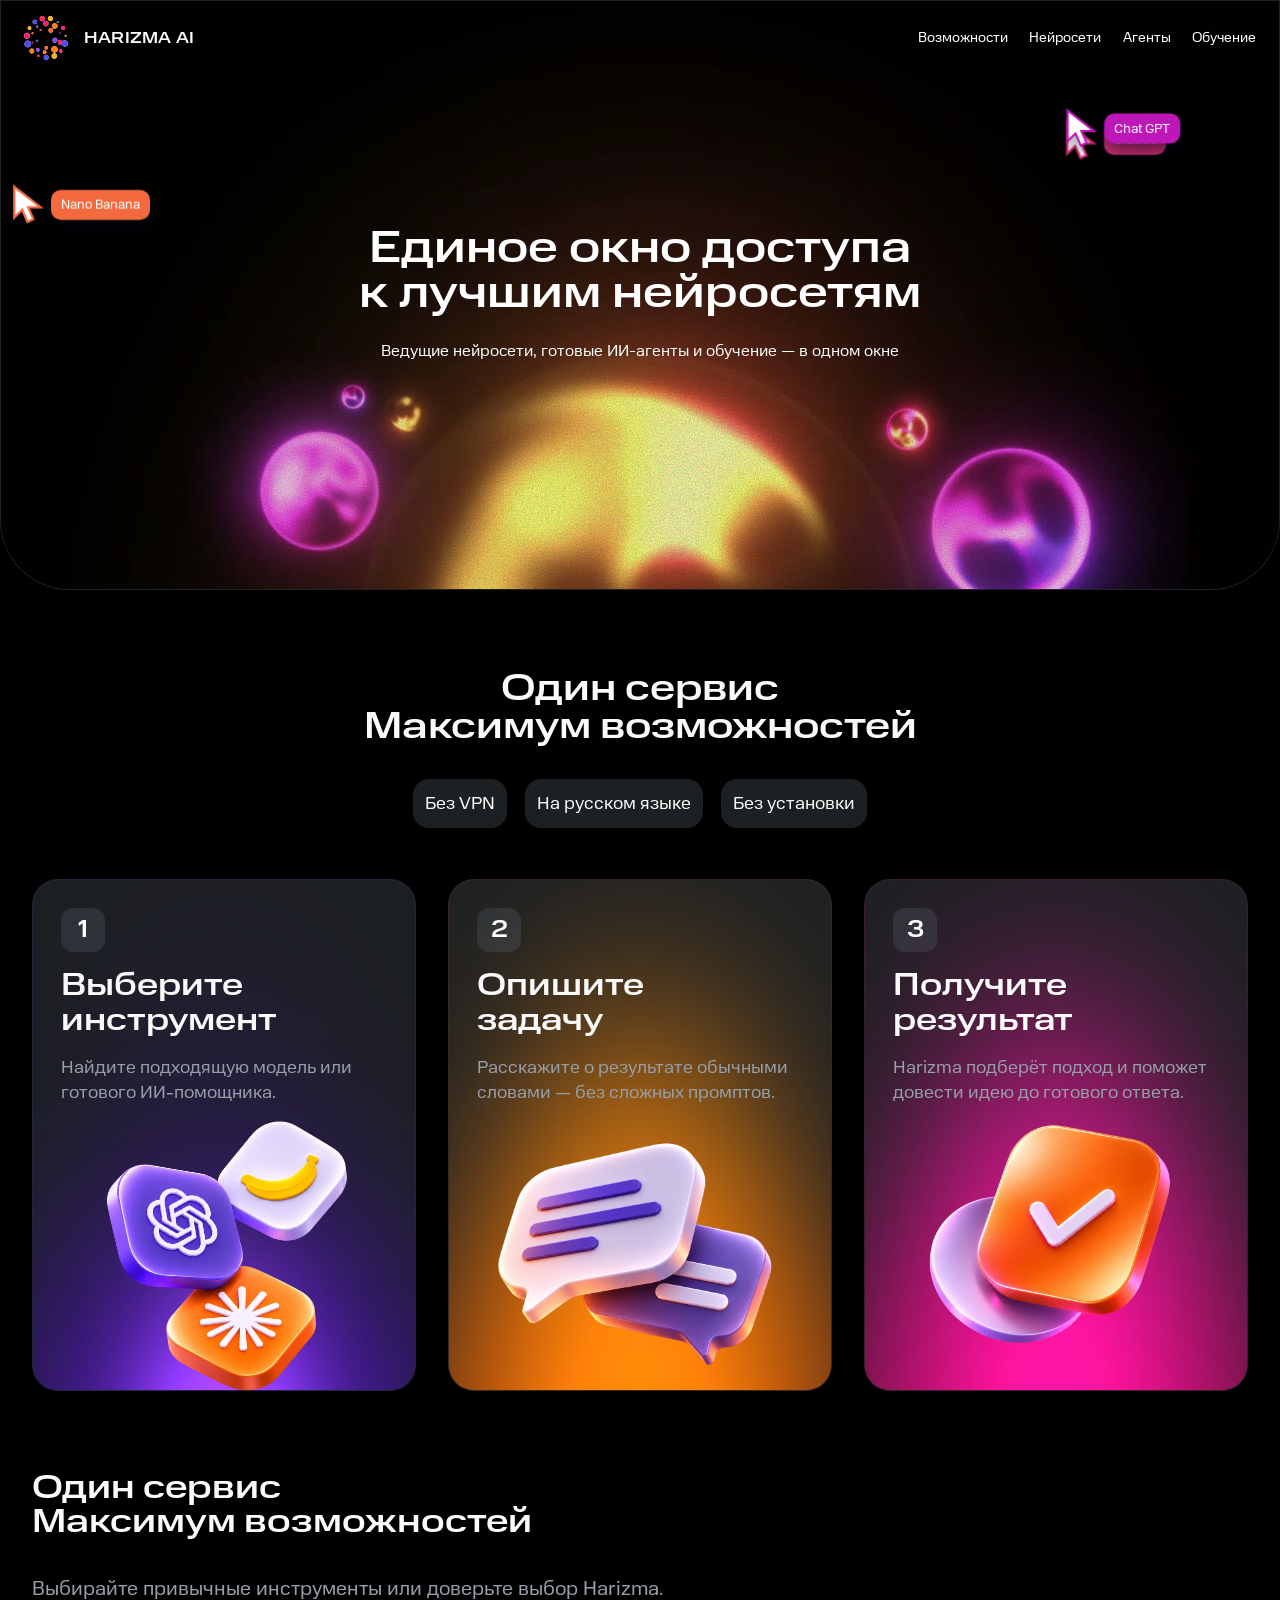
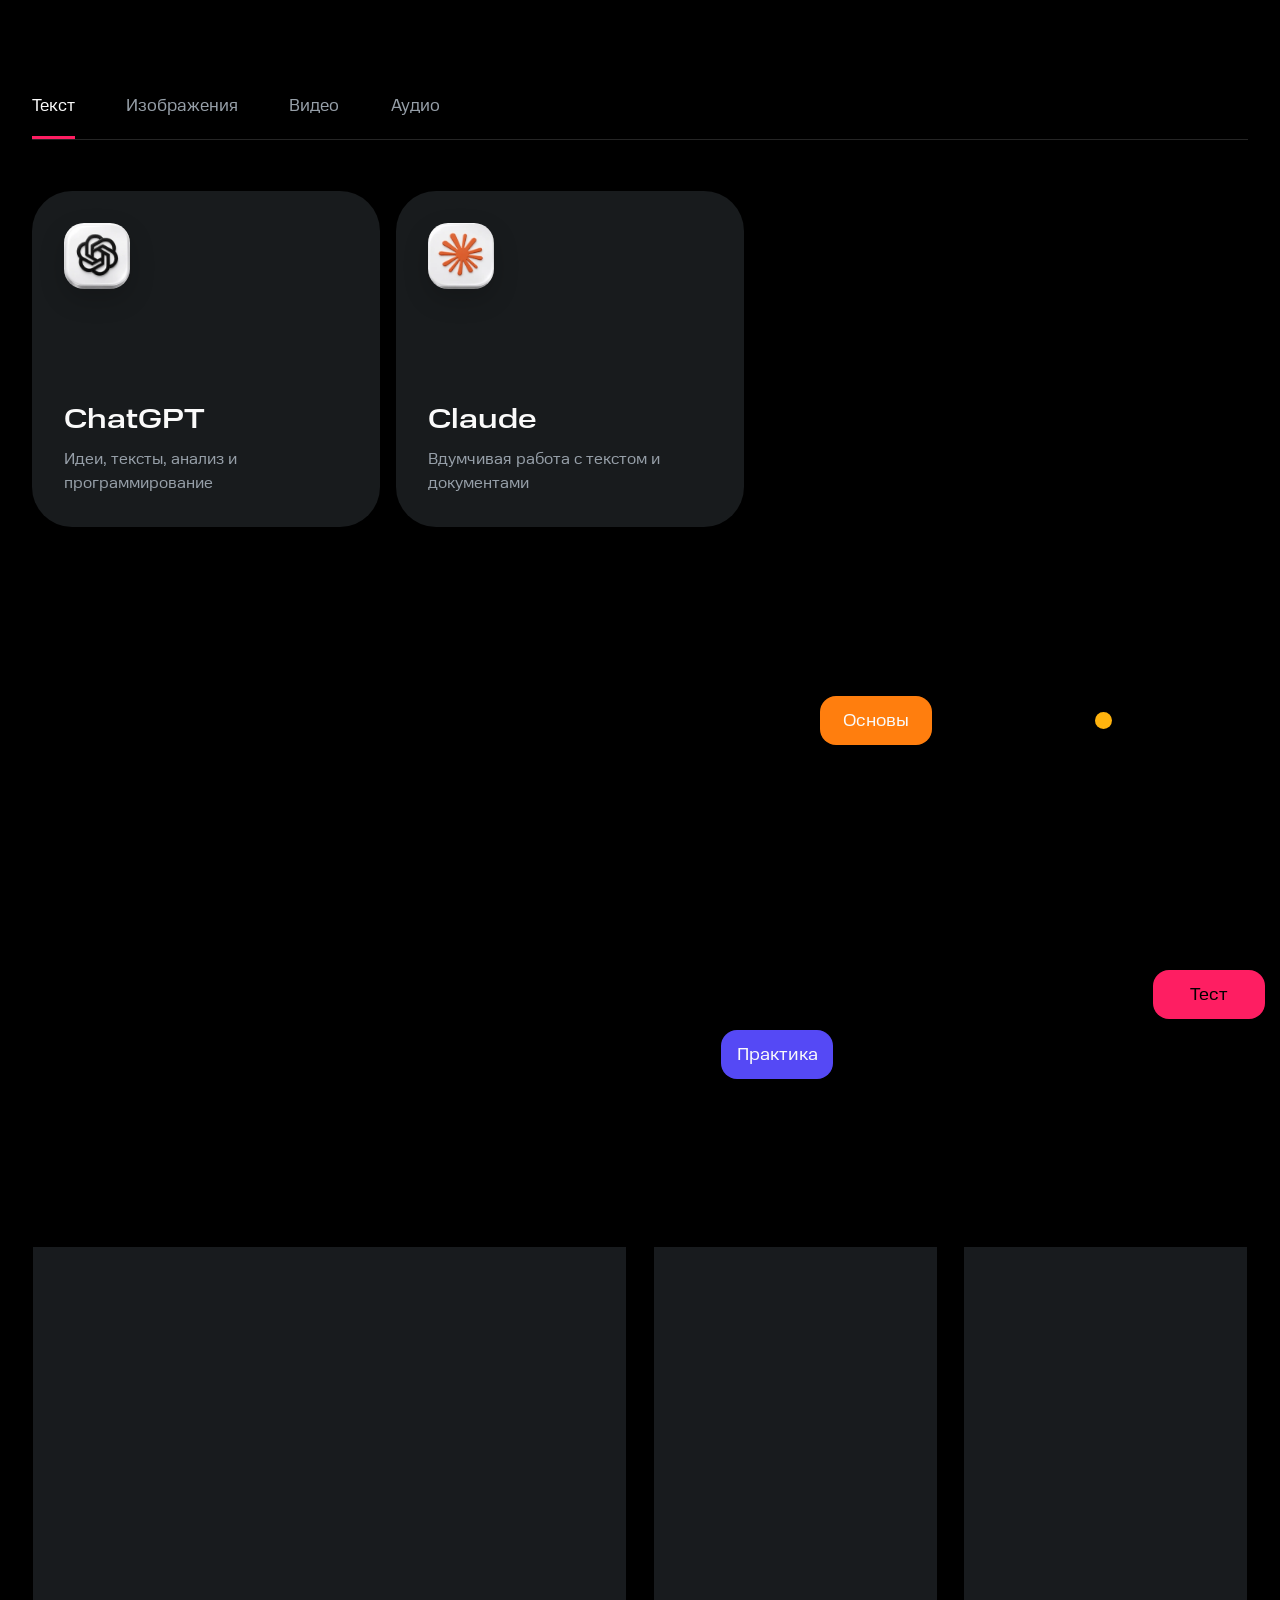
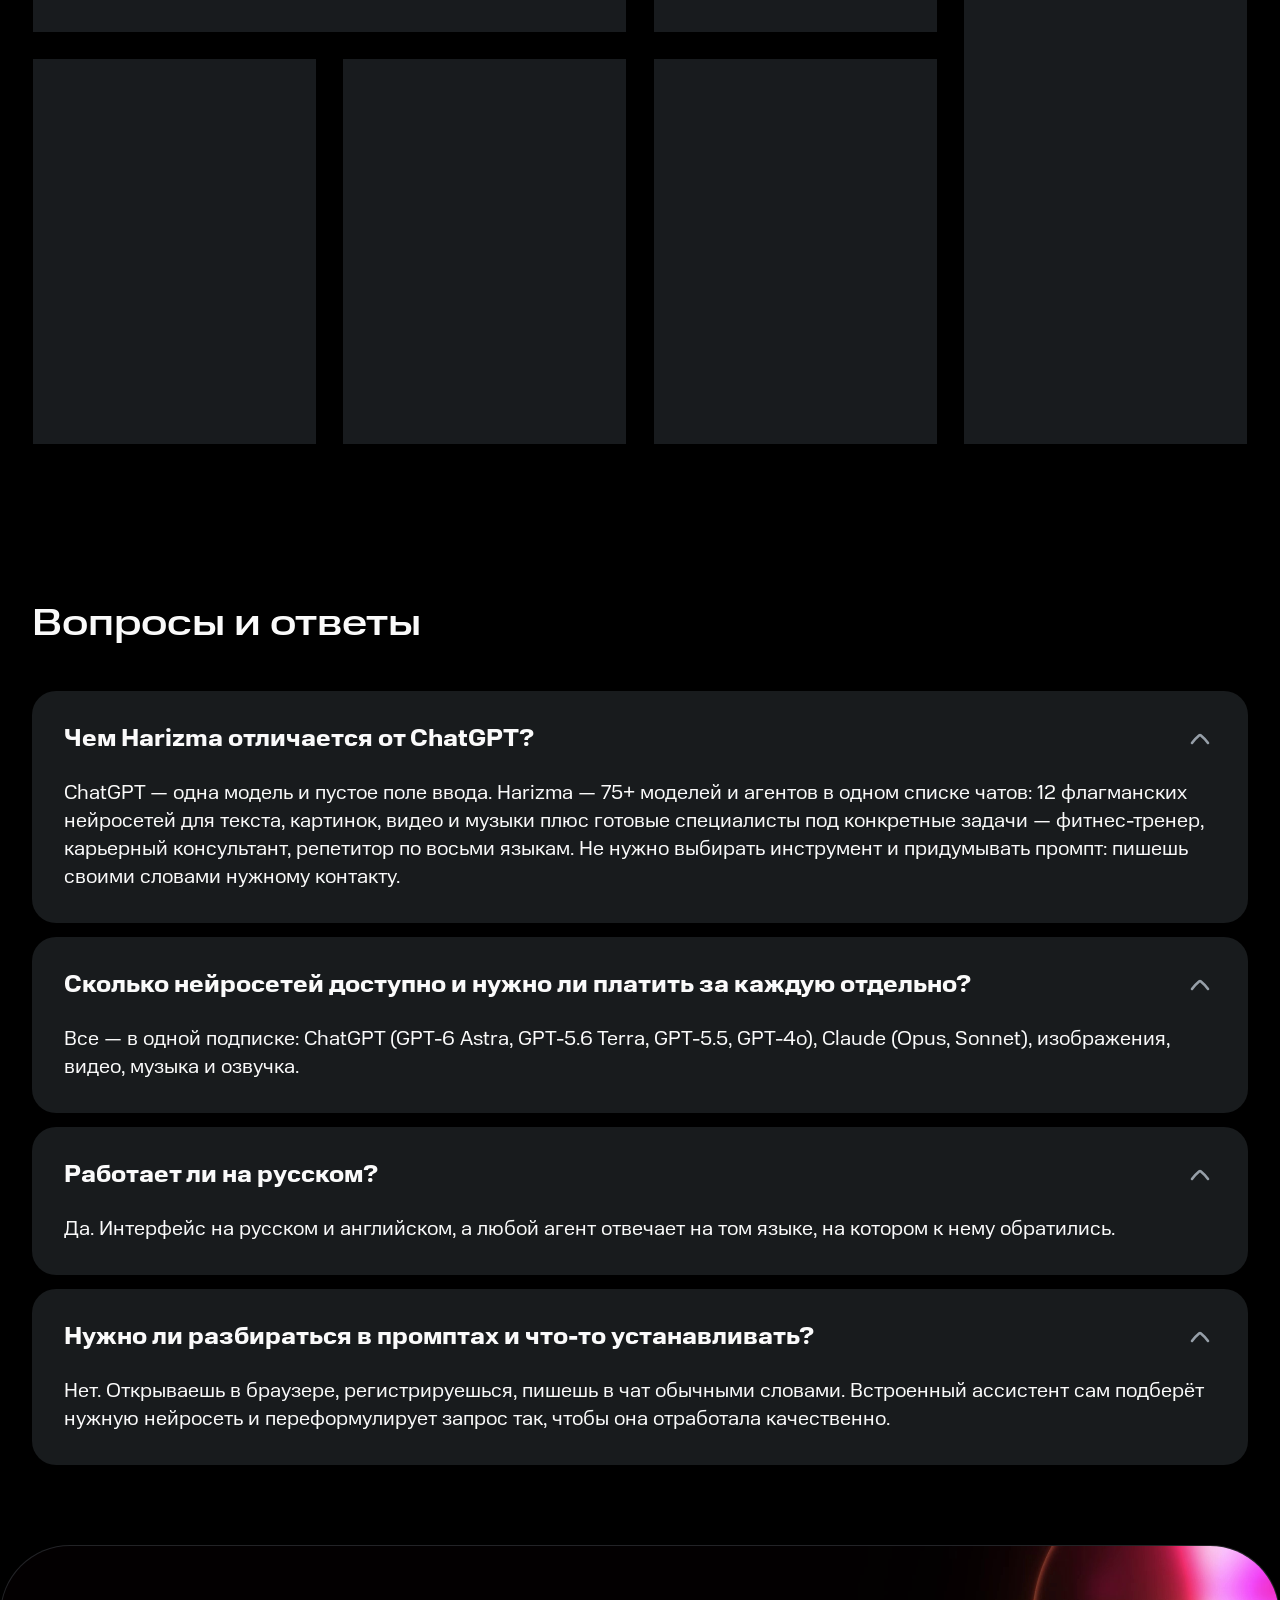
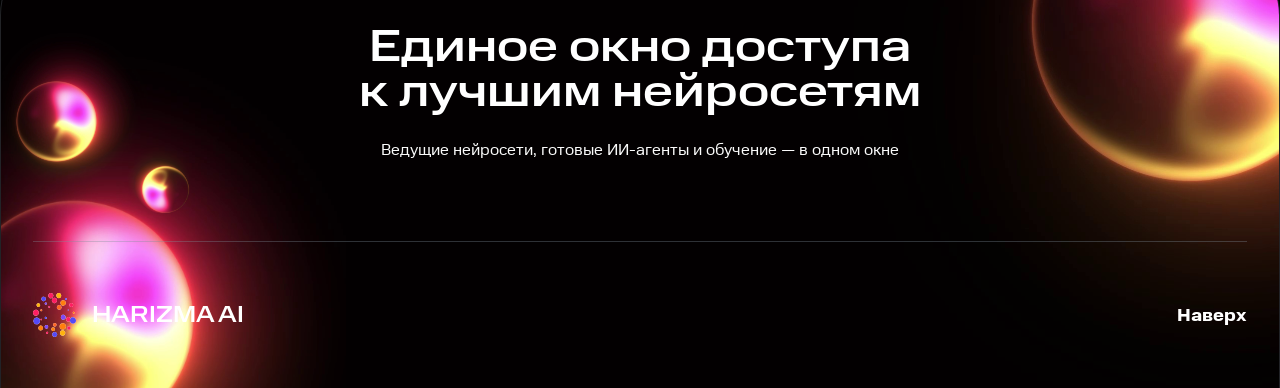
==== index.html @ 896d23c1 "Align course cards and lighting with the Figma grid" ====
<!doctype html><html lang="ru"><head><meta charset="utf-8"><meta name="viewport" content="width=device-width,initial-scale=1"><title>Harizma AI</title><meta name="description" content="Нейросети, агенты и обучение в одном пространстве."><link rel="stylesheet" href="style.css"><link rel="stylesheet" href="studio.css"><link rel="stylesheet" href="figma-rebuild.css"><link rel="stylesheet" href="figma-sections.css?v=ce09539"><link rel="stylesheet" href="concept-dark.css?v=2"></head><body class="figma-rebuild harizma-concept concept-dark">
<header class="nav"><div class="nav-inner"><a class="logo" href="#top"><img class="logo-mark" src="assets/concept-header-logo.svg" alt=""> <span>HARIZMA AI</span></a><nav aria-label="Основная навигация"><a href="#features">Возможности</a><a href="#models">Нейросети</a><a href="#agents">Агенты</a><a href="#learn">Обучение</a></nav></div></header>
<main id="top"><section class="studio-hero" aria-labelledby="studio-title">
  <div class="studio-atmosphere" aria-hidden="true"></div>
  <video class="studio-video" autoplay muted loop playsinline preload="auto" poster="balls-02-poster.jpg" aria-hidden="true"><source src="balls-03-web.mp4" type="video/mp4"></video>
  <div class="studio-stars" aria-hidden="true"></div>
  <div class="studio-content">
    
    <h1 id="studio-title">Единое окно доступа<br>к лучшим нейросетям</h1>
    <p class="studio-lead">Ведущие нейросети, готовые ИИ-агенты и обучение — в одном окне</p>

  </div>
  <div class="agent-cursor cursor-one" aria-hidden="true"><img src="assets/concept-cursor-claude.svg" alt=""><span>Claude</span></div>
  <div class="agent-cursor cursor-two" aria-hidden="true"><img src="assets/concept-cursor-chatgpt.svg" alt=""><span>Chat GPT</span></div>
  <div class="agent-cursor cursor-three" aria-hidden="true"><img src="assets/concept-cursor-banana.svg" alt=""><span>Nano Banana</span></div>
</section>

<section class="f-steps" id="features"><div class="f-wrap"><h2>Один сервис<br>Максимум возможностей</h2><div class="f-pills"><span>Без VPN</span><span>На русском языке</span><span>Без установки</span></div><div class="f-step-grid">
  <article class="art-card violet"><div class="card-art" aria-hidden="true"><img class="card-glow glow-1" src="assets/concept-48920-ellipse1.svg" alt="" loading="lazy"><img class="card-glow glow-2" src="assets/concept-48920-ellipse3.svg" alt="" loading="lazy"><img class="card-glow glow-3" src="assets/concept-48920-ellipse2.svg" alt="" loading="lazy"><div class="art-frame"><img class="art-image" src="assets/steps-models.webp" alt="" loading="lazy"></div></div><div class="art-copy"><b class="f-number">1</b><h3>Выберите<br>инструмент</h3><p>Найдите подходящую модель или готового ИИ-помощника.</p></div></article>
  <article class="art-card orange"><div class="card-art" aria-hidden="true"><img class="card-glow glow-1" src="assets/concept-48920-ellipse4.svg" alt="" loading="lazy"><img class="card-glow glow-2" src="assets/concept-48920-ellipse6.svg" alt="" loading="lazy"><img class="card-glow glow-3" src="assets/concept-48920-ellipse5.svg" alt="" loading="lazy"><div class="art-frame"><img class="art-image" src="assets/steps-chat.webp" alt="" loading="lazy"></div></div><div class="art-copy"><b class="f-number">2</b><h3>Опишите<br>задачу</h3><p>Расскажите о результате обычными словами — без сложных промптов.</p></div></article>
  <article class="art-card pink"><div class="card-art" aria-hidden="true"><img class="card-glow glow-1" src="assets/concept-48920-ellipse7.svg" alt="" loading="lazy"><img class="card-glow glow-2" src="assets/concept-48920-ellipse9.svg" alt="" loading="lazy"><img class="card-glow glow-3" src="assets/concept-48920-ellipse8.svg" alt="" loading="lazy"><div class="art-frame"><img class="art-image" src="assets/steps-result.webp" alt="" loading="lazy"></div></div><div class="art-copy"><b class="f-number">3</b><h3>Получите<br>результат</h3><p>Harizma подберёт подход и поможет довести идею до готового ответа.</p></div></article>
</div></div></section>
<section class="f-models" id="models"><div class="f-wrap"><h2>Один сервис<br>Максимум возможностей</h2><p>Выбирайте привычные инструменты или доверьте выбор Harizma.</p><div class="f-model-tabs" role="group" aria-label="Формат работы"><button class="active" type="button" data-model="text" aria-pressed="true" aria-controls="model-cards">Текст</button><button type="button" data-model="images" aria-pressed="false" aria-controls="model-cards">Изображения</button><button type="button" data-model="video" aria-pressed="false" aria-controls="model-cards">Видео</button><button type="button" data-model="audio" aria-pressed="false" aria-controls="model-cards">Аудио</button></div><div class="f-model-cards" id="model-cards"><article><span class="f-model-icon model-chatgpt"><img src="assets/model-chatgpt.webp" alt=""></span><h3>ChatGPT</h3><p>Идеи, тексты, анализ и программирование</p></article><article><span class="f-model-icon model-claude"><img src="assets/model-claude.webp" alt=""></span><h3>Claude</h3><p>Вдумчивая работа с текстом и документами</p></article></div></div></section>
<section class="f-course" id="learn"><img class="f-orb f-course-orb-left" src="comp-1-poster.jpg" alt="" loading="lazy"><img class="f-orb f-course-orb-right" src="balls-02-poster.jpg" alt="" loading="lazy"><div class="f-wrap"><div class="f-course-copy"><h2>Сделайте ИИ своим<br>личным помощником</h2><p>Практический курс для начинающих: научитесь ставить задачи нейросетям и получать лучший результат.</p><ul><li>Урок на несколько минут</li><li>Практика с ИИ</li><li>Ваши задания сохраняются</li><li>Сдавайте тест</li></ul></div><div class="f-course-art" aria-hidden="true"><div class="f-course-ring"><img src="assets/course-logo.svg" alt=""></div><span>Основы</span><span>Тест</span><span>Практика</span><i></i><i></i><i></i></div></div>
<div class="f-wrap f-course-grid">
  <article class="art-card course-selection violet"><div class="card-art" aria-hidden="true"><img class="card-glow glow-1" src="assets/concept-49322-ellipse1.svg" alt="" loading="lazy"><img class="card-glow glow-2" src="assets/concept-49322-ellipse3.svg" alt="" loading="lazy"><img class="card-glow glow-3" src="assets/concept-49322-ellipse2.svg" alt="" loading="lazy"><div class="art-frame"><img class="art-image" src="assets/steps-models.webp" alt="" loading="lazy"></div></div><div class="art-copy"><h3>Выбирать наиболее подходящую нейросеть</h3><p>Под любую задачу — от создания текстов, изображений и презентаций до анализа данных</p></div></article>
  <article class="art-card course-errors orange"><div class="card-art" aria-hidden="true"><img class="card-glow glow-1" src="assets/concept-49322-ellipse4.svg" alt="" loading="lazy"><img class="card-glow glow-2" src="assets/concept-49322-ellipse6.svg" alt="" loading="lazy"><img class="card-glow glow-3" src="assets/concept-49322-ellipse5.svg" alt="" loading="lazy"><div class="art-frame"><img class="art-image" src="assets/course-search.webp" alt="" loading="lazy"></div></div><div class="art-copy"><h3>Распознавать ошибки и выдуманные факты</h3><p>В ответах ИИ</p></div></article>
  <article class="art-card course-results violet"><div class="card-art" aria-hidden="true"><img class="card-glow glow-1" src="assets/concept-49322-ellipse1.svg" alt="" loading="lazy"><img class="card-glow glow-2" src="assets/concept-49322-ellipse3.svg" alt="" loading="lazy"><img class="card-glow glow-3" src="assets/concept-49322-ellipse2.svg" alt="" loading="lazy"><div class="art-frame"><img class="art-image" src="assets/course-target.webp" alt="" loading="lazy"></div></div><div class="art-copy"><h3>Получать нужный результат</h3><p>Правильно формулировать запрос, дорабатывать ответ</p></div></article>
  <article class="art-card course-speed orange"><div class="card-art" aria-hidden="true"><img class="card-glow glow-1" src="assets/concept-49322-ellipse4.svg" alt="" loading="lazy"><img class="card-glow glow-2" src="assets/concept-49322-ellipse6.svg" alt="" loading="lazy"><img class="card-glow glow-3" src="assets/concept-49322-ellipse5.svg" alt="" loading="lazy"><div class="art-frame"><img class="art-image" src="assets/course-time.webp" alt="" loading="lazy"></div></div><div class="art-copy"><h3>Экономить<br>время</h3><p>На текстах, письмах, отчетах и презентациях, поручая ИИ рутинную работу</p></div></article>
  <article class="art-card course-privacy orange"><div class="card-art" aria-hidden="true"><img class="card-glow glow-1" src="assets/concept-49322-ellipse4.svg" alt="" loading="lazy"><img class="card-glow glow-2" src="assets/concept-49322-ellipse6.svg" alt="" loading="lazy"><img class="card-glow glow-3" src="assets/concept-49322-ellipse5.svg" alt="" loading="lazy"><div class="art-frame"><img class="art-image" src="assets/course-safety.webp" alt="" loading="lazy"></div></div><div class="art-copy"><h3>Безопасно работать с нейросетями</h3><p>Знать, какие данные и документы нельзя им передавать</p></div></article>
  <article class="art-card course-assistant pink"><div class="card-art" aria-hidden="true"><img class="card-glow glow-1" src="assets/concept-49322-ellipse7.svg" alt="" loading="lazy"><img class="card-glow glow-2" src="assets/concept-49322-ellipse9.svg" alt="" loading="lazy"><img class="card-glow glow-3" src="assets/concept-49322-ellipse8.svg" alt="" loading="lazy"><div class="art-frame"><img class="art-image" src="assets/course-rocket.webp" alt="" loading="lazy"></div></div><div class="art-copy"><h3>Использовать ИИ как эффективного помощника</h3><p>Сможете внедрить его в работу и повседневные задачи</p></div></article>
</div>
</section>
<section class="f-faq"><div class="f-wrap"><h2>Вопросы и ответы</h2><div class="f-faq-list">
<details id="agents" open><summary>Чем Harizma отличается от ChatGPT?</summary><p>ChatGPT — одна модель и пустое поле ввода. Harizma — 75+ моделей и агентов в одном списке чатов: 12 флагманских нейросетей для текста, картинок, видео и музыки плюс готовые специалисты под конкретные задачи — фитнес-тренер, карьерный консультант, репетитор по восьми языкам. Не нужно выбирать инструмент и придумывать промпт: пишешь своими словами нужному контакту.</p></details>
<details open><summary>Сколько нейросетей доступно и нужно ли платить за каждую отдельно?</summary><p>Все — в одной подписке: ChatGPT (GPT-6 Astra, GPT-5.6 Terra, GPT-5.5, GPT-4o), Claude (Opus, Sonnet), изображения, видео, музыка и озвучка.</p></details>
<details open><summary>Работает ли на русском?</summary><p>Да. Интерфейс на русском и английском, а любой агент отвечает на том языке, на котором к нему обратились.</p></details>
<details open><summary>Нужно ли разбираться в промптах и что-то устанавливать?</summary><p>Нет. Открываешь в браузере, регистрируешься, пишешь в чат обычными словами. Встроенный ассистент сам подберёт нужную нейросеть и переформулирует запрос так, чтобы она отработала качественно.</p></details>
</div></div></section>
<section class="f-final" id="start"><img class="f-orb f-final-orb-left" src="comp-1-poster.jpg" alt="" loading="lazy"><img class="f-orb f-final-orb-right" src="comp-1-poster.jpg" alt="" loading="lazy"><img class="f-orb f-final-orb-small" src="comp-1-poster.jpg" alt="" loading="lazy"><img class="f-orb f-final-orb-tiny" src="comp-1-poster.jpg" alt="" loading="lazy"><div class="f-wrap"><h2>Единое окно доступа<br>к лучшим нейросетям</h2><p>Ведущие нейросети, готовые ИИ-агенты и обучение — в одном окне</p><footer class="f-footer"><a class="f-footer-logo" href="#top"><img src="assets/harizma-logo.svg" alt="">HARIZMA AI</a><a href="#top">Наверх</a></footer></div></section>
</main><script src="figma-sections.js?v=dark-3457"></script><script src="script.js"></script><script src="studio.js?v=dark-3457"></script></body></html>
---- style.css ----
@font-face{font-family:MTSText;src:url('./fonts/MTSText-Regular.woff2')}@font-face{font-family:MTSText;src:url('./fonts/MTSText-Bold.woff2');font-weight:700 900}@font-face{font-family:MTSWide;src:url('./fonts/MTSWide-Medium.woff2');font-weight:500}@font-face{font-family:MTSWide;src:url('./fonts/MTSWide-Bold.woff2');font-weight:700 900}
:root{font-family:MTSText,Arial,sans-serif;color:#261b26;background:#fff8fb;scroll-behavior:smooth}*{box-sizing:border-box}body{margin:0}a{text-decoration:none;color:inherit}h1,h2,h3,p{margin-top:0}h1,h2,h3,.logo,.button,.nav-cta{font-family:MTSWide,Arial,sans-serif}.nav{height:82px;display:flex;align-items:center;gap:32px;padding:0 5vw;background:#fff;position:sticky;top:0;z-index:10;box-shadow:0 6px 30px #8b125012}.logo{font-size:24px;font-weight:700;white-space:nowrap}.logo span:last-child{color:#d300ad}.mark{display:inline-grid;place-items:center;color:#fff;background:linear-gradient(145deg,#ffad42,#ff2b64 55%,#bd00c5);width:38px;height:38px;border-radius:13px;margin-right:8px}.nav nav{display:flex;gap:30px;margin:auto;font-size:14px;font-weight:700}.nav-cta,.button{display:inline-flex;align-items:center;justify-content:center;background:#301a31;color:#fff;border-radius:16px;padding:16px 26px;font-size:15px;font-weight:700}.button{background:#fff;color:#86135a;box-shadow:0 14px 30px #82245c40}.hero{min-height:760px;display:grid;grid-template-columns:1fr 1fr;overflow:hidden;background:radial-gradient(circle at 30% 20%,#ffc36b 0%,transparent 34%),radial-gradient(circle at 78% 20%,#ff4560 0%,transparent 40%),linear-gradient(125deg,#ff853f 0%,#ff2e65 46%,#a400d9 100%);color:#fff;border-radius:0 0 48px 48px;padding:90px 5vw;position:relative}.hero-copy{position:relative;z-index:2;max-width:660px}.eyebrow{font-size:13px;font-weight:700;letter-spacing:.12em;color:#d1009b}.hero .eyebrow,.assistant .eyebrow,.cta .eyebrow{color:#fff}.hero h1{font-size:clamp(58px,6.3vw,108px);line-height:1.06;letter-spacing:-.055em;margin:42px 0 28px}h1 em{font-style:normal;color:#fff0f7}.lead{font-size:20px;line-height:1.7;max-width:590px}.actions{display:flex;align-items:center;gap:28px;margin-top:38px}.text-link{font-weight:700;font-size:14px}.hero-notes{display:flex;gap:11px;flex-wrap:wrap;margin-top:72px}.hero-notes span{border:1px solid #ffffff75;border-radius:100px;padding:9px 14px;font-size:12px;font-weight:700}.hero-art{min-height:560px;position:relative}.orbit{position:absolute;border:1px solid #ffffff80;border-radius:50%;width:600px;height:390px;transform:rotate(-28deg);top:65px;left:15px}.orbit-two{transform:rotate(30deg)}.orb{position:absolute;width:360px;height:360px;border-radius:50%;top:80px;left:115px;background:radial-gradient(circle at 30% 22%,#fff5cf 0%,#ffd071 15%,#ff6548 43%,#ed1377 68%,#ae00c9 100%);box-shadow:inset -28px -35px 42px #9700aa88,35px 48px 70px #a71a6070}.float-card{position:absolute;z-index:3;background:#ffffffd0;backdrop-filter:blur(20px);border:1px solid #fff;border-radius:18px;box-shadow:0 18px 40px #8c125045;color:#28214a;font-weight:700;font-size:13px;padding:18px 22px}.float-card span{color:#d1009b;margin-right:8px}.card-a{top:45px;right:5px;transform:rotate(6deg)}.card-b{top:350px;left:5px;transform:rotate(-5deg)}.mock{position:absolute;z-index:2;right:20px;bottom:0;width:min(410px,80%);height:350px;background:#fafaff;border:1px solid #fff;border-radius:26px;padding:22px;box-shadow:0 30px 70px #9a135b70;transform:rotate(5deg)}.mock-top{display:flex;justify-content:space-between;color:#272347;font-size:13px}.mock-prompt,.mock-answer,.mock-input{border-radius:14px;padding:16px;margin-top:22px;font-size:13px;line-height:1.5}.mock-prompt{background:#f0eaf0;color:#3a365b;margin-left:35px}.mock-answer{background:#ffe0ef;color:#2e2857;margin-right:24px}.mock-input{background:#f0eff5;color:#9a96aa;display:flex;justify-content:space-between}.section{padding:110px 6vw}.section-head{max-width:850px;margin-bottom:52px}.section-head h2,.assistant h2,.cta h2{font-size:clamp(42px,4.5vw,70px);letter-spacing:-.05em;line-height:1.12;margin:18px 0 22px}.section-head>p:last-child,.assistant>div>p:last-child{font-size:18px;line-height:1.8;color:#686779;max-width:700px}.feature-grid,.model-grid,.agent-grid{display:grid;gap:20px}.feature-grid,.model-grid{grid-template-columns:repeat(4,1fr)}.feature,.model-grid article,.agent-grid article{background:#fff;border-radius:28px;padding:32px;min-height:260px;box-shadow:0 12px 32px #a829560c}.icon,.model-icon{width:58px;height:58px;display:grid;place-items:center;border-radius:17px;background:#fff0f4;color:#e62081;margin-bottom:30px;font-size:27px}.model-icon{color:#fff;background:linear-gradient(145deg,#ffad42,#ff2b64 55%,#bd00c5)}.feature h3,.model-grid h3,.agent-grid h3,.steps h3{font-size:22px;margin-bottom:12px}.feature p,.model-grid p,.agent-grid p,.steps p{color:#767386;line-height:1.65;font-size:15px}.models{background:#fff0f4;border-radius:48px}.agent-grid{grid-template-columns:repeat(3,1fr)}.agent-grid article{border:1px solid #f0e0ea;min-height:220px}.agent-grid article span,.steps span{font-weight:700;color:#d1009b;font-size:14px}.agent-grid h3{margin-top:36px}.assistant{display:grid;grid-template-columns:1fr 1fr;gap:7%;align-items:center;background:radial-gradient(circle at 15% 20%,#ffbd65,transparent 35%),linear-gradient(115deg,#ff774c,#ff2c70 50%,#a600ce);color:#fff;border-radius:48px}.assistant>div>p:last-child{color:#fff}.assistant-demo{background:#fff;color:#272345;border-radius:28px;padding:35px;min-height:380px;box-shadow:0 30px 60px #87146650;display:flex;flex-direction:column;justify-content:center;gap:20px}.bubble{padding:22px;border-radius:20px;max-width:88%;font-size:15px;line-height:1.6}.bubble.user{background:#efedf6;margin-left:auto}.bubble.ai{background:#ffe0ef}.learn{background:#fff8fb}.steps{display:grid;grid-template-columns:repeat(3,1fr);gap:20px}.steps>div{background:#fff;border-radius:25px;padding:30px}.steps h3{margin-top:45px}.cta{background:radial-gradient(circle at 25% 10%,#ffb957,transparent 35%),linear-gradient(115deg,#ff7647,#ff246d 50%,#a600cd);color:#fff;text-align:center;border-radius:48px}.cta p:not(.eyebrow){font-size:18px;color:#fff}.cta .button{margin-top:24px}.cta small{display:block;margin-top:24px;opacity:.75}.faq-list{max-width:1000px}.faq-list details{border-bottom:1px solid #eedce7;padding:25px 5px}.faq-list summary{font-weight:700;font-size:20px;cursor:pointer;list-style:none;display:flex;justify-content:space-between}.faq-list summary:after{content:'+';font-size:28px;color:#d1009b}.faq-list details[open] summary:after{content:'−'}.faq-list details p{color:#6e6b7d;line-height:1.7;margin:18px 0 0;max-width:790px}footer{display:flex;align-items:center;gap:30px;padding:45px 6vw;background:#fff;color:#605d70;font-size:14px}footer .logo{color:#181827}footer span:nth-child(2){margin:auto}footer>a:last-child{font-weight:700}@media(max-width:1050px){.nav nav{display:none}.nav-cta{margin-left:auto}.hero{grid-template-columns:1fr}.hero-copy{max-width:900px}.hero-art{min-height:560px}.feature-grid,.model-grid{grid-template-columns:repeat(2,1fr)}.assistant{grid-template-columns:1fr}}@media(max-width:640px){.nav{height:70px}.nav-cta{padding:12px 16px}.hero{padding:70px 22px 45px;min-height:0}.hero-art{min-height:430px}.orb{width:270px;height:270px;left:20%;top:50px}.orbit{width:360px;height:280px;left:0}.mock{width:85%;height:265px;right:0}.mock-prompt,.mock-answer,.mock-input{font-size:11px;padding:11px;margin-top:12px}.float-card{font-size:11px;padding:11px}.card-a{right:0}.card-b{top:260px}.actions{flex-direction:column;align-items:flex-start}.hero-notes{margin-top:40px}.section{padding:78px 22px}.feature-grid,.model-grid,.agent-grid,.steps{grid-template-columns:1fr}.feature,.model-grid article{min-height:0}.assistant-demo{padding:20px}.models,.assistant,.cta{border-radius:28px}footer{flex-wrap:wrap}footer span:nth-child(2){margin:0}}
.hero h1{font-size:clamp(46px,4.5vw,72px);line-height:1.16;max-width:670px;margin:54px 0 30px}.hero-copy{max-width:680px}.hero{min-height:690px;align-items:center}.hero-art{min-height:510px}.service-points{display:flex;gap:14px;flex-wrap:wrap;margin:0 0 32px}.service-points span{background:#fff;border:1px solid #f0dce6;border-radius:18px;padding:13px 20px;font-size:15px;font-weight:700;color:#78235f}.intro .section-head{margin-bottom:34px}.actions{margin-top:34px}@media(max-width:1050px){.hero{align-items:start}.hero h1{font-size:clamp(44px,6vw,70px)}}@media(max-width:640px){.hero h1{font-size:clamp(42px,10vw,58px);margin:25px 0}.hero{min-height:0}.service-points span{font-size:13px}}
:root{--content-max:1320px;--page-gutter:max(32px,calc((100vw - var(--content-max))/2))}.nav{padding-inline:var(--page-gutter)}.hero{padding-inline:var(--page-gutter);column-gap:48px;grid-template-columns:minmax(0,1fr) minmax(0,1fr)}.section{padding-inline:var(--page-gutter)}footer{padding-inline:var(--page-gutter)}.hero-copy,.hero-art,.section-head,.assistant>div{min-width:0}.feature-grid,.model-grid,.agent-grid,.steps,.faq-list{max-width:100%}@media(max-width:1050px){.hero{grid-template-columns:1fr}.hero-art{width:min(100%,720px);margin-inline:auto}}@media(max-width:640px){:root{--page-gutter:22px}.nav{padding-inline:var(--page-gutter)}.hero{padding-inline:var(--page-gutter)}.section{padding-inline:var(--page-gutter)}footer{padding-inline:var(--page-gutter)}}

/* Clear visual hierarchy: the opening headline leads, section headings support it. */
.hero h1{font-size:clamp(56px,5vw,76px);line-height:1.1}
.section-head h2,.assistant h2,.cta h2{font-size:clamp(34px,3.2vw,50px);line-height:1.18;letter-spacing:-.04em}
@media(max-width:640px){.hero h1{font-size:clamp(42px,10vw,56px)}.section-head h2,.assistant h2,.cta h2{font-size:clamp(30px,8vw,38px)}}

/* Motion: a short entrance, then quiet movement in the hero. */
@keyframes rise-in{from{opacity:0;transform:translateY(24px)}to{opacity:1;transform:translateY(0)}}
@keyframes orb-drift{0%,100%{transform:translateY(0) scale(1)}50%{transform:translateY(-18px) scale(1.025)}}
@keyframes orbit-one-turn{from{transform:rotate(-28deg)}to{transform:rotate(332deg)}}
@keyframes orbit-two-turn{from{transform:rotate(30deg)}to{transform:rotate(-330deg)}}
@keyframes card-a-drift{0%,100%{transform:translateY(0) rotate(6deg)}50%{transform:translateY(-12px) rotate(4deg)}}
@keyframes card-b-drift{0%,100%{transform:translateY(0) rotate(-5deg)}50%{transform:translateY(10px) rotate(-3deg)}}
@keyframes mock-drift{0%,100%{transform:translateY(0) rotate(5deg)}50%{transform:translateY(-8px) rotate(4deg)}}
.hero-copy h1{animation:rise-in .8s .1s both}
.hero-copy .lead{animation:rise-in .8s .25s both}
.hero-copy .actions{animation:rise-in .8s .4s both}
.hero-art .orb{animation:orb-drift 8s ease-in-out infinite;will-change:transform}
.hero-art .orbit-one{animation:orbit-one-turn 45s linear infinite}
.hero-art .orbit-two{animation:orbit-two-turn 52s linear infinite}
.hero-art .card-a{animation:card-a-drift 6s ease-in-out infinite}
.hero-art .card-b{animation:card-b-drift 7s ease-in-out infinite}
.hero-art .mock{animation:mock-drift 8s ease-in-out infinite}

/* Hover feedback stays subtle so the content remains easy to read. */
.button,.nav-cta,.nav nav a,.feature,.model-grid article,.agent-grid article,.steps>div,.service-points span,.faq-list summary{transition:transform .25s ease,box-shadow .25s ease,background-color .25s ease,color .25s ease,border-color .25s ease}
.button:hover,.nav-cta:hover{transform:translateY(-3px);box-shadow:0 18px 34px #82245c55}
.button:active,.nav-cta:active{transform:translateY(0)}
.nav nav a:hover{color:#d1009b}
.feature:hover,.model-grid article:hover,.agent-grid article:hover,.steps>div:hover{transform:translateY(-7px);box-shadow:0 22px 42px #a8295628}
.service-points span:hover{transform:translateY(-3px);border-color:#e88cbd}
.faq-list summary:hover{color:#b4008f}
.button:focus-visible,.nav-cta:focus-visible,.nav nav a:focus-visible,.faq-list summary:focus-visible{outline:3px solid #d1009b;outline-offset:4px}
@media(prefers-reduced-motion:reduce){html:focus-within{scroll-behavior:auto}.hero-copy h1,.hero-copy .lead,.hero-copy .actions,.hero-art .orb,.hero-art .orbit,.hero-art .float-card,.hero-art .mock{animation:none!important}.button,.nav-cta,.nav nav a,.feature,.model-grid article,.agent-grid article,.steps>div,.service-points span,.faq-list summary{transition:none!important}}

/* Alternating editorial layouts after the first card grid. */
.models{display:grid;grid-template-columns:minmax(0,1fr) minmax(0,1fr);gap:24px 72px;align-items:start}
.models .section-head{grid-column:1/-1;margin-bottom:12px}
.model-grid{grid-template-columns:1fr;gap:0;align-self:center}
.model-grid article{display:grid;grid-template-columns:54px 1fr;gap:4px 22px;align-items:start;min-height:0;padding:22px 0;background:transparent;border-radius:0;border-bottom:1px solid #e6cbd9;box-shadow:none}
.model-grid article:first-child{border-top:1px solid #e6cbd9}
.model-grid .model-icon{grid-row:1/3;width:46px;height:46px;margin:0;border-radius:14px;font-size:20px}
.model-grid h3{margin:0;font-size:21px}.model-grid p{margin:0}.model-grid article:hover{transform:translateX(8px);box-shadow:none}
.model-stage{position:relative;min-height:520px;overflow:hidden;border-radius:36px;background:radial-gradient(circle at 30% 20%,#ffca80,transparent 38%),linear-gradient(145deg,#ff8357 5%,#f52b84 55%,#ab08ce);display:grid;place-items:center;color:#fff;isolation:isolate}
.model-stage:before{content:"";position:absolute;width:360px;aspect-ratio:1;border-radius:50%;background:radial-gradient(circle at 28% 25%,#fff3cf,#ffb95e 23%,#fa3972 56%,#a406c1 85%);box-shadow:inset -25px -30px 42px #7519a066,25px 35px 55px #79185a55;transform:rotate(-20deg)}
.stage-orbit{position:absolute;width:520px;height:260px;border:1px solid #ffffff95;border-radius:50%;transform:rotate(-25deg)}
.stage-core{position:relative;z-index:1;text-align:center;font-family:MTSWide,Arial,sans-serif;font-size:clamp(28px,3vw,42px);font-weight:700;line-height:1.25;text-shadow:0 3px 18px #8b135a80}.stage-core span{display:inline-block;padding:0 10px}
.stage-label{position:absolute;z-index:2;padding:12px 20px;border:1px solid #fff;background:#ffffffd1;backdrop-filter:blur(15px);border-radius:14px;box-shadow:0 15px 32px #79185a38;color:#74225e;font-weight:700}.stage-label-one{top:55px;left:8%}.stage-label-two{top:160px;right:7%}.stage-label-three{bottom:65px;left:16%}

.agent-grid{grid-template-columns:repeat(2,minmax(0,1fr));gap:0 60px;border-top:1px solid #e8d7e0}
.agent-grid article{display:grid;grid-template-columns:56px 1fr;gap:2px 12px;align-items:baseline;min-height:0;padding:30px 0;background:transparent;border:0;border-bottom:1px solid #e8d7e0;border-radius:0;box-shadow:none}
.agent-grid article span{grid-row:1/3}.agent-grid h3{margin:0}.agent-grid p{grid-column:2;margin:0}.agent-grid article:hover{transform:translateX(8px);box-shadow:none}

.steps{position:relative;gap:0;border-top:2px solid #e8c9db}
.steps>div{position:relative;padding:34px 38px 0 0;background:transparent;border-radius:0}
.steps>div:before{content:"";position:absolute;top:-8px;left:0;width:14px;height:14px;border-radius:50%;background:#d1009b;box-shadow:0 0 0 6px #fff8fb}
.steps h3{margin:30px 0 12px}.steps>div:hover{transform:none;box-shadow:none}.steps>div:hover:before{background:#ff7650}
@media(max-width:1050px){.models{grid-template-columns:1fr}.models .section-head{grid-column:1}.model-stage{min-height:420px}.agent-grid{gap:0 30px}}
@media(max-width:640px){.models{gap:28px}.model-grid article{padding:20px 0}.model-stage{min-height:350px}.model-stage:before{width:260px}.stage-orbit{width:330px;height:190px}.stage-label{font-size:12px;padding:9px 12px}.agent-grid{grid-template-columns:1fr}.steps{border-top:0;border-left:2px solid #e8c9db;margin-left:7px}.steps>div{padding:0 0 32px 26px}.steps>div:before{top:3px;left:-8px}.steps h3{margin:14px 0 10px}}
@media(prefers-reduced-motion:reduce){.model-grid article,.agent-grid article{transition:none}}

/* Glass accents use the existing warm palette and keep text opaque. */
.nav{background:rgba(255,255,255,.72);-webkit-backdrop-filter:blur(22px) saturate(155%);backdrop-filter:blur(22px) saturate(155%);border-bottom:1px solid rgba(255,255,255,.72);box-shadow:0 8px 30px #8b125016}
.nav nav{gap:5px;padding:5px;border:1px solid #ffffffcc;border-radius:100px;background:#ffffff5c;box-shadow:inset 0 1px 0 #fff,0 8px 25px #8b125012}
.nav nav a{padding:9px 13px;border-radius:100px}.nav nav a:hover{background:#fff9;box-shadow:0 4px 14px #8b125016}
.hero-art .float-card,.stage-label{background:linear-gradient(145deg,#ffffffdb,#ffffffa6);-webkit-backdrop-filter:blur(24px) saturate(145%);backdrop-filter:blur(24px) saturate(145%);border:1px solid #ffffffda;box-shadow:inset 0 1px 0 #fff,0 18px 40px #8c125045}
.hero-art .mock{background:linear-gradient(150deg,#ffffffeb,#f8f5ffdb);-webkit-backdrop-filter:blur(20px);backdrop-filter:blur(20px);border:1px solid #fff;box-shadow:inset 0 1px 0 #fff,0 30px 70px #9a135b70}
.feature:nth-child(1),.feature:nth-child(3){background:linear-gradient(145deg,#ffffffee,#fff2f9b8);-webkit-backdrop-filter:blur(16px);backdrop-filter:blur(16px);border:1px solid #fff;box-shadow:inset 0 1px 0 #fff,0 15px 35px #a8295618}
.service-points span{background:#ffffffad;-webkit-backdrop-filter:blur(12px);backdrop-filter:blur(12px);box-shadow:inset 0 1px 0 #fff,0 8px 20px #a8295610}
.assistant-demo{background:linear-gradient(145deg,#ffffffed,#fff4fbe0);-webkit-backdrop-filter:blur(20px);backdrop-filter:blur(20px);border:1px solid #fff;box-shadow:inset 0 1px 0 #fff,0 30px 60px #87146650}
.cta .button{background:#ffffffce;-webkit-backdrop-filter:blur(18px);backdrop-filter:blur(18px);border:1px solid #fff;box-shadow:inset 0 1px 0 #fff,0 14px 30px #82245c40}
@supports not ((backdrop-filter:blur(1px)) or (-webkit-backdrop-filter:blur(1px))){.nav{background:#fff}.nav nav,.hero-art .float-card,.stage-label,.hero-art .mock,.service-points span,.assistant-demo,.cta .button{background:#fff}}
---- studio.css ----
/* Concept 04: the existing landing with a collaborative prompt-led hero. */
.nav{position:absolute;left:0;right:0;top:0;z-index:20;height:86px;background:transparent;border:0;box-shadow:none;color:#fff;-webkit-backdrop-filter:none;backdrop-filter:none}
.nav .logo{color:#fff}.nav .logo span:last-child{color:#ff9edc}.nav nav{background:transparent;border:0;box-shadow:none;padding:0;gap:32px}.nav nav a{padding:8px 0;color:#f8f6ff}.nav nav a:hover{background:transparent;box-shadow:none;color:#ffd0ee}.nav-cta{background:#ffffffdd;color:#18265b;border:1px solid #fff;border-radius:100px;box-shadow:0 10px 30px #0314402b}.nav-cta:hover{background:#fff;box-shadow:0 14px 34px #03144048}
.studio-hero{position:relative;min-height:860px;height:max(860px,100svh);overflow:hidden;isolation:isolate;background:radial-gradient(ellipse at 50% 7%,#2478e8 0%,#1056b9 24%,#062b72 51%,#071b4c 74%,#12266d 100%);color:#fff;display:flex;align-items:center;justify-content:center;padding:110px 32px 80px}
.studio-atmosphere{position:absolute;inset:0;z-index:-2;background:radial-gradient(ellipse at 2% 52%,#176cf4bb,transparent 38%),radial-gradient(ellipse at 99% 60%,#309bffb8,transparent 35%),radial-gradient(ellipse at 50% 102%,#e8f4ff 0%,#bcdcff 20%,transparent 52%);pointer-events:none}
.studio-video{position:absolute;z-index:-1;width:min(900px,85vw);aspect-ratio:1;object-fit:cover;left:50%;top:14%;transform:translateX(-50%);filter:invert(1) hue-rotate(180deg) saturate(1.7) blur(18px);mix-blend-mode:screen;opacity:.24;mask-image:radial-gradient(circle,#000 15%,transparent 70%);pointer-events:none}
.studio-stars{position:absolute;inset:0;z-index:-1;background-image:radial-gradient(#ffffffb0 1px,transparent 1.5px),radial-gradient(#ffffff70 1px,transparent 1.5px);background-size:211px 193px,307px 251px;background-position:31px 24px,160px 120px;opacity:.42;pointer-events:none}
.studio-content{width:min(100%,920px);text-align:center;position:relative;z-index:2;margin-top:-40px}
.studio-badge{display:inline-flex;align-items:center;gap:9px;padding:9px 15px;border:1px solid #ffffff6b;border-radius:100px;background:#ffffff1e;backdrop-filter:blur(16px);-webkit-backdrop-filter:blur(16px);font-size:13px;font-weight:700;color:#f6f6ff;box-shadow:inset 0 1px 0 #ffffff65,0 8px 25px #00184a29}.studio-badge span{color:#ffd1ec;font-size:18px}
.studio-hero h1{font-family:MTSWide,Arial,sans-serif;font-size:clamp(62px,7vw,106px);font-weight:500;line-height:1.07;letter-spacing:-.06em;margin:34px 0 27px;text-wrap:balance;text-shadow:0 9px 45px #00195755}.studio-hero h1 em{font-style:italic;font-weight:500;color:#fff;white-space:nowrap}
.studio-lead{max-width:660px;margin:0 auto 48px;font-size:20px;line-height:1.5;color:#e5efff;text-wrap:balance}
.prompt-box{position:relative;text-align:left;width:min(100%,790px);margin:auto;background:linear-gradient(145deg,#fffffff2,#e8f3fff0);border:1px solid #fff;border-radius:28px;padding:22px 22px 17px;color:#22305b;box-shadow:inset 0 1px 0 #fff,0 25px 75px #061c6a55;backdrop-filter:blur(22px);-webkit-backdrop-filter:blur(22px)}
.prompt-entry{position:relative;min-height:75px}.prompt-entry textarea{position:relative;z-index:2;display:block;width:100%;min-height:75px;resize:none;border:0;outline:0;background:transparent;font:18px/1.5 MTSText,Arial,sans-serif;color:#202447;padding:0}.prompt-entry textarea:focus{outline:0}.prompt-box:focus-within{box-shadow:inset 0 1px 0 #fff,0 25px 75px #061c6a55,0 0 0 3px #b9daff}.typed-prompt{position:absolute;z-index:1;top:1px;left:0;max-width:100%;font:18px/1.5 MTSText,Arial,sans-serif;color:#657698;pointer-events:none}.typed-prompt:after{content:"";display:inline-block;width:2px;height:1.1em;background:#2c68bd;vertical-align:-.2em;margin-left:2px;animation:caret-blink .8s steps(1) infinite}.prompt-box.has-input .typed-prompt,.prompt-box.is-focused .typed-prompt{display:none}
.prompt-toolbar{display:flex;justify-content:space-between;align-items:center;gap:16px}.prompt-tools{display:flex;align-items:center;gap:9px;flex-wrap:wrap}.prompt-tools span{padding:7px 11px;border-radius:100px;background:#e7f0fc;color:#3a5484;font-size:12px;font-weight:700}.prompt-tools .prompt-plus{font-size:22px;line-height:1;padding:5px 9px;background:transparent;color:#456592}.prompt-toolbar button{flex:none;width:43px;height:43px;border:0;border-radius:50%;background:#2878dc;color:#fff;font-size:23px;cursor:pointer;transition:transform .2s,background .2s}.prompt-toolbar button:hover{transform:scale(1.08);background:#115bb6}.prompt-note{min-height:20px;margin:12px 0 0;color:#fff;font-size:13px}.sr-only{position:absolute;width:1px;height:1px;padding:0;margin:-1px;overflow:hidden;clip:rect(0,0,0,0);white-space:nowrap;border:0}
.agent-cursor{position:absolute;z-index:3;display:flex;align-items:center;gap:4px;pointer-events:none;filter:drop-shadow(0 5px 10px #031b5170);transform:translate(0,0)}.agent-cursor svg{width:27px;height:31px;fill:#fff;stroke:#154eaa;stroke-width:1.5}.agent-cursor span{font-size:12px;padding:6px 10px;border-radius:8px;color:#fff;white-space:nowrap;box-shadow:0 5px 14px #00163f42}.cursor-one{left:15%;top:33%;animation:cursor-one 9s ease-in-out infinite}.cursor-one span{background:#eb52b7}.cursor-two{right:12%;top:44%;animation:cursor-two 10s ease-in-out infinite}.cursor-two span{background:#2668d7}.cursor-three{left:21%;bottom:21%;animation:cursor-three 11s ease-in-out infinite}.cursor-three span{background:#8c55d9}
@keyframes caret-blink{50%{opacity:0}}@keyframes cursor-one{0%,100%{transform:translate(0,0) rotate(-8deg)}35%{transform:translate(65px,-35px) rotate(5deg)}70%{transform:translate(25px,30px) rotate(-4deg)}}@keyframes cursor-two{0%,100%{transform:translate(0,0) rotate(6deg)}40%{transform:translate(-75px,35px) rotate(-5deg)}75%{transform:translate(-25px,-28px) rotate(3deg)}}@keyframes cursor-three{0%,100%{transform:translate(0,0) rotate(-4deg)}38%{transform:translate(85px,-55px) rotate(7deg)}72%{transform:translate(30px,15px) rotate(-2deg)}}
@media(max-width:1050px){.studio-hero h1{font-size:clamp(54px,7vw,80px)}.agent-cursor{opacity:.8}.cursor-one{left:5%}.cursor-two{right:3%}.cursor-three{left:5%;bottom:13%}}
@media(max-width:640px){.nav{height:70px;padding-inline:22px}.nav .logo{font-size:19px}.nav-cta{padding:11px 16px}.studio-hero{min-height:760px;height:100svh;padding:115px 22px 60px}.studio-content{margin-top:-20px}.studio-badge{font-size:10px;padding:7px 10px}.studio-hero h1{font-size:clamp(42px,10vw,60px);margin:27px 0 22px}.studio-hero h1 em{white-space:normal}.studio-lead{font-size:16px;margin-bottom:38px}.prompt-box{padding:17px 16px 13px;border-radius:22px}.prompt-entry,.prompt-entry textarea{min-height:84px}.prompt-entry textarea,.typed-prompt{font-size:15px}.prompt-tools{gap:5px}.prompt-tools span{font-size:10px;padding:6px 8px}.prompt-tools span:nth-child(4){display:none}.prompt-toolbar button{width:38px;height:38px}.agent-cursor svg{width:20px;height:24px}.agent-cursor span{font-size:9px;padding:5px 7px}.cursor-one{top:25%;left:4%}.cursor-two{top:31%;right:3%}.cursor-three{bottom:14%;left:3%}.studio-video{width:140%;top:18%}}
@media(prefers-reduced-motion:reduce){.agent-cursor,.typed-prompt:after{animation:none}.studio-video{display:none}.prompt-toolbar button{transition:none}}
.studio-hero h1 em{display:inline-block;font-size:.78em}
.cursor-three{left:10%;bottom:9%}
@media(max-width:640px){.studio-hero h1 em{font-size:.9em}.cursor-three{left:3%;bottom:7%}}
@media(max-width:640px){.cursor-one{top:12%;left:6%}.cursor-two{top:15%;right:4%}}

/* Warm Harizma palette for the fourth concept. */
.studio-hero{background:radial-gradient(ellipse at 16% 14%,#ffad56 0%,transparent 43%),radial-gradient(ellipse at 88% 48%,#d51ac5 0%,transparent 46%),linear-gradient(125deg,#ff7b3e 0%,#f53969 48%,#a604ca 100%)}
.studio-atmosphere{background:radial-gradient(ellipse at 50% 37%,#8e146178 0%,transparent 47%),radial-gradient(ellipse at 0% 73%,#ff944a99,transparent 42%),radial-gradient(ellipse at 100% 74%,#ae0fc99c,transparent 45%),radial-gradient(ellipse at 50% 108%,#fff0e9 0%,#ffd7dc 23%,transparent 53%)}
.studio-video{opacity:.18;filter:invert(1) hue-rotate(180deg) saturate(1.5) blur(22px)}
.studio-badge{background:#ffffff2b;border-color:#ffffff9c;box-shadow:inset 0 1px 0 #fff9,0 10px 28px #8d145555}.studio-badge span{color:#fff0bf}
.studio-hero h1{text-shadow:0 8px 40px #7d0b5c66}.studio-lead{color:#fff4f6;text-shadow:0 2px 15px #7d0b5c4d}
.prompt-box{background:linear-gradient(145deg,#fffffff0,#fff4fae8);box-shadow:inset 0 1px 0 #fff,0 28px 70px #8f145b66}.prompt-box:focus-within{box-shadow:inset 0 1px 0 #fff,0 28px 70px #8f145b66,0 0 0 3px #ffbdce}
.typed-prompt:after{background:#d12f83}.prompt-tools span{background:#f9e7f0;color:#864372}.prompt-tools .prompt-plus{color:#a54080}.prompt-toolbar button{background:#d3238e}.prompt-toolbar button:hover{background:#a5099e}
.agent-cursor svg{stroke:#9f206c}.cursor-one span{background:#e83382}.cursor-two span{background:#bd17b8}.cursor-three span{background:#f36a3f}
.nav-cta{color:#8c1e65}.nav-cta:hover{color:#8c1e65}

/* The cursors travel along the outer edges and pause near content. */
.studio-hero.motion-ready .agent-cursor{animation:none}

/* The supplied sphere sits behind the prompt and is cropped by the hero edge. */
.studio-video{width:min(1200px,100vw);top:auto;bottom:-440px;filter:saturate(1.2) contrast(1.05);mix-blend-mode:multiply;opacity:.88;mask-image:linear-gradient(to bottom,transparent 0%,#000 24%,#000 100%);-webkit-mask-image:linear-gradient(to bottom,transparent 0%,#000 24%,#000 100%)}
.cursor-one{left:6%;top:18%}.cursor-two{right:8%;top:20%}.cursor-three{left:16%;bottom:13%}
.agent-cursor.is-moving span{animation:tag-sway .72s ease-in-out infinite alternate;transform-origin:6px 50%}
@keyframes tag-sway{from{transform:rotate(-5deg) translateY(-1px)}to{transform:rotate(5deg) translateY(2px)}}
@media(max-width:640px){.studio-video{width:190%;top:auto;bottom:-330px}.cursor-one{left:5%;top:12%}.cursor-two{right:4%;top:15%}.cursor-three{left:4%;bottom:9%}}
@media(prefers-reduced-motion:reduce){.agent-cursor.is-moving span{animation:none}}

/* Quiet pointer motion: labels sway on their own timeline, including short stops. */
.agent-cursor svg{width:14px;height:16px}
.agent-cursor span,.agent-cursor.is-moving span{animation:tag-sway 2.4s ease-in-out infinite alternate;transform-origin:5px 50%}
@keyframes tag-sway{from{transform:rotate(-2.5deg) translateY(-1px)}to{transform:rotate(2.5deg) translateY(1px)}}
@media(max-width:640px){.agent-cursor svg{width:12px;height:14px}}
@media(prefers-reduced-motion:reduce){.agent-cursor span,.agent-cursor.is-moving span{animation:none}}
---- figma-rebuild.css ----
/* Version based on the rebuilt Figma frame 3322:6321. */
:root{background:#fff;color:#1d2023}
body{background:#fff}
.nav{height:80px;background:#000;color:#fff;box-shadow:none;border:0;padding-inline:var(--page-gutter);max-width:none}
.nav .logo{font-size:17px;color:#fff}.nav .mark{width:24px;height:24px;border-radius:7px;font-size:15px;margin-right:4px}
.nav .logo span:last-child{color:#fff}.nav nav{background:none;border:0;box-shadow:none;gap:24px}.nav nav a{color:#fff;font-size:12px;padding:5px}.nav nav a:hover{color:#ffa6d5;background:none}
.nav-cta{background:linear-gradient(90deg,#ff7b3e,#ea1b91);border:0;color:#fff;border-radius:30px;padding:11px 23px;font-size:12px;box-shadow:none}.nav-cta:hover{color:#fff}
.studio-hero{height:min(clamp(690px,45vw,1160px),calc(100svh - 56px));min-height:0;padding:0 32px 11%;align-items:center;background:#000;border-radius:0 0 clamp(56px,5.2vw,133px) clamp(56px,5.2vw,133px)}
.studio-atmosphere{z-index:-2;background:radial-gradient(ellipse 35% 40% at 50% 75%,#74202b7a,transparent 85%)}
.studio-stars{display:none}
.studio-video{width:min(100vw,2560px);height:auto;aspect-ratio:1;top:auto;bottom:-59%;left:50%;opacity:1;filter:invert(1) hue-rotate(180deg) saturate(1.65) contrast(1.22);mix-blend-mode:screen;mask-image:none;-webkit-mask-image:none;transform:translateX(-50%) rotate(-90deg);object-fit:cover}
.studio-content{width:min(100%,1227px);margin-top:-2%;text-align:center;z-index:2}
.studio-hero h1{font-size:clamp(54px,3.55vw,91px);font-weight:500;line-height:1.02;letter-spacing:-.042em;margin:0 auto 22px;max-width:1230px;text-shadow:none}
.studio-lead{color:#fff4f6;font-size:clamp(16px,.94vw,24px);line-height:1.65;max-width:880px;margin:0 auto clamp(45px,3.3vw,85px);text-shadow:none}
.prompt-box{width:min(100%,1054px);min-height:164px;background:#fff;border:0;border-radius:40px;padding:24px;color:#1d2023;box-shadow:0 15px 50px #0007;backdrop-filter:blur(20px)}
.prompt-box:focus-within{box-shadow:0 15px 50px #0007,0 0 0 3px #f3a4ca}
.prompt-entry,.prompt-entry textarea{min-height:80px}.prompt-entry textarea,.typed-prompt{font-size:24px;line-height:1.5;color:#626c77}.prompt-entry textarea{color:#1d2023}.typed-prompt:after{background:#626c77}
.prompt-tools{gap:12px}.prompt-tools span{display:inline-flex;align-items:center;gap:6px;background:#f2f3f7;color:#1d2023;padding:9px 15px;font-size:16px;font-weight:400}.prompt-tools span img{display:block;width:16px;height:16px}.prompt-tools .prompt-plus{background:transparent;padding:5px}.prompt-tools .prompt-plus img{width:32px;height:32px}
.prompt-toolbar button{width:42px;height:42px;background:#d3238e}.prompt-toolbar button img{display:block;width:27px;height:27px;margin:auto}.prompt-toolbar button:hover{background:#ba1c84}
.agent-cursor{filter:drop-shadow(0 7px 12px #0009)}.agent-cursor img{width:36px;height:42px;display:block}.agent-cursor span{font:16px MTSText,Arial,sans-serif;padding:8px 13px;border-radius:10px}.cursor-one{left:21%;top:27%}.cursor-two{right:21%;top:27%}.cursor-three{left:72%;top:78%;bottom:auto}.cursor-one span{background:#e83382}.cursor-two span{background:#bd17b8}.cursor-three span{background:#f36a3f}
.prompt-note{position:absolute;left:0;right:0;margin-top:12px}
.typed-prompt{display:block;overflow:hidden;white-space:nowrap;text-overflow:clip}
/* The rebuilt page uses centered section headings and wider spacing. */
.section{padding-block:130px;padding-inline:var(--page-gutter)}
.section-head{max-width:1120px;margin:0 auto 44px;text-align:center}
.section-head h2,.assistant h2,.cta h2{font-size:clamp(38px,2.15vw,54px);line-height:1.18;letter-spacing:-.045em}
.section-head>p:last-child{margin-inline:auto}
.intro .section-head>p{display:none}
.intro .service-points{justify-content:center;margin-bottom:40px}.service-points span{border-radius:18px;padding:13px 20px}
.feature-grid{max-width:1440px;margin:auto}.feature{min-height:260px}
.models{max-width:1440px;margin:0 auto 110px;grid-template-columns:1fr;gap:36px;background:#fff0f4;border-radius:48px;padding:64px}
.models .section-head{grid-column:1;margin:0;text-align:left;max-width:none}.models .section-head>p:last-child{margin-left:0}
.model-grid{grid-template-columns:1fr;max-width:100%}.model-stage{min-height:470px}
.agents .section-head{text-align:left;max-width:1440px;margin-bottom:55px}.agents .section-head>p:last-child{margin-left:0}
.agent-grid{max-width:1440px;margin:auto}
.assistant{border-radius:48px}.assistant h2{max-width:600px}
.learn .section-head{text-align:left;max-width:1440px;margin-bottom:60px}.learn .section-head>p:last-child{margin-left:0}.steps{max-width:1440px;margin:auto}
.cta{margin:0 auto;max-width:none}.faq .section-head{text-align:left;max-width:1440px}.faq-list{max-width:1440px;margin:auto}
@media(max-width:1050px){.studio-hero{height:800px;min-height:800px;padding-bottom:6%}.studio-hero h1{font-size:clamp(51px,5.8vw,72px)}.studio-video{width:1250px;bottom:-520px}.cursor-one{left:7%;top:27%}.cursor-two{right:7%;top:27%}.cursor-three{left:75%;top:75%}.models{margin-inline:24px;padding:46px}.section{padding-block:95px}}
@media(max-width:640px){.nav{height:68px;padding-inline:20px}.nav .logo{font-size:15px}.nav-cta{padding:10px 14px}.studio-hero{height:780px;min-height:780px;padding:80px 20px 120px;border-radius:0 0 50px 50px}.studio-content{margin-top:-16px}.studio-hero h1{font-size:clamp(39px,9vw,54px);line-height:1.08;letter-spacing:-.04em;margin-bottom:22px}.studio-lead{font-size:15px;line-height:1.5;margin-bottom:48px}.studio-video{width:850px;bottom:-320px}.prompt-box{border-radius:23px;min-height:140px;padding:17px}.prompt-entry,.prompt-entry textarea{min-height:72px}.prompt-entry textarea,.typed-prompt{font-size:16px}.prompt-tools{gap:5px}.prompt-tools span{font-size:10px;padding:7px 9px;gap:3px}.prompt-tools span img{width:12px;height:12px}.prompt-tools .prompt-plus img{width:24px;height:24px}.prompt-tools span:nth-child(4){display:none}.prompt-toolbar button{width:38px;height:38px}.agent-cursor img{width:20px;height:24px}.agent-cursor span{font-size:9px;padding:5px 7px}.cursor-one{left:4%;top:17%}.cursor-two{right:4%;top:20%}.cursor-three{left:71%;top:77%}.section{padding-block:80px}.section-head h2,.assistant h2,.cta h2{font-size:34px}.models{margin:0 16px 70px;padding:35px 22px}.models .section-head{text-align:left}.assistant{border-radius:28px}}
@media(min-width:1051px){.cursor-one{left:11%;top:26%}.cursor-two{right:11%;top:26%}}
@media(max-width:640px){.agent-cursor{display:none}}

/* Header and hero geometry from the updated reference frame. */
.nav{height:96px;padding:0 24px}
.nav-inner{width:min(100%,1360px);height:100%;margin:auto;display:flex;align-items:center;gap:48px}
.nav .logo{display:inline-flex;align-items:center;gap:12px;font-family:MTSText,Arial,sans-serif;font-size:clamp(17px,.9vw,24px);font-weight:700;letter-spacing:.015em}
.nav .logo span{color:#fff!important}.nav .logo-mark{width:44px;height:44px;display:block;flex:none}
.nav nav{margin:auto;gap:clamp(24px,2.2vw,56px)}.nav nav a{font-family:MTSText,Arial,sans-serif;font-size:clamp(13px,.75vw,19px);font-weight:400;white-space:nowrap}
.figma-rebuild .nav{position:fixed;top:0;left:0;right:0;background:transparent;transition:background-color .3s ease,backdrop-filter .3s ease;backdrop-filter:blur(0);-webkit-backdrop-filter:blur(0);border-bottom:0}
.figma-rebuild .nav.is-scrolled{background:rgba(255,255,255,.01);backdrop-filter:blur(22px) saturate(1.25);-webkit-backdrop-filter:blur(22px) saturate(1.25);box-shadow:none}
.figma-rebuild .nav.is-on-light .logo span{color:#242027!important}
.figma-rebuild .nav.is-on-light nav a{color:#302c34}
.figma-rebuild .nav.is-on-light nav a:hover{color:#b71b83}
.nav-cta{--cta-gradient:radial-gradient(ellipse 78% 120% at 29% 4%,#ffbc57 0%,#ff813d 28%,#ff414d 49%,transparent 77%),linear-gradient(108deg,#ff672d 0%,#f31b78 56%,#a600df 100%);font-family:MTSWide,Arial,sans-serif;font-size:clamp(12px,.7vw,18px);letter-spacing:.02em;height:clamp(42px,4vw,58px);max-height:58px;padding:0 clamp(18px,1.5vw,38px);background:var(--cta-gradient);color:#fff;border:2px solid #f87cab;box-shadow:inset 0 2px 2px #ffffff85,inset 0 -3px 5px #8e00bd55,0 8px 20px #9d096d33;white-space:nowrap;border-radius:20px;corner-shape:superellipse(1.6);transition:filter .25s ease,box-shadow .25s ease}
.nav-cta:hover{background:var(--cta-gradient);color:#fff;filter:saturate(1.14) brightness(1.08);transform:none;box-shadow:inset 0 2px 3px #ffffffaa,inset 0 -3px 5px #8e00bd55,0 12px 28px #9d096d66}
.nav-cta,.nav-cta:hover{border:0}
.studio-hero{padding:96px 32px 0}
.studio-content{margin-top:0;transform:translateY(-30px) scale(.94);transform-origin:center}
.studio-video{top:auto;bottom:0;filter:none;mix-blend-mode:normal;transform:translate(-50%,54%);opacity:1}
.prompt-box{width:min(1054px,41.2vw);min-height:clamp(118px,6.4vw,164px);padding:clamp(16px,.94vw,24px);border-radius:clamp(24px,1.56vw,40px)}
.prompt-entry,.prompt-entry textarea{min-height:clamp(54px,3.1vw,80px)}
.prompt-entry textarea,.typed-prompt{font-size:clamp(16px,.94vw,24px)}
.prompt-tools{gap:clamp(5px,.48vw,12px)}.prompt-tools span{font-size:clamp(10px,.625vw,16px);padding:clamp(6px,.36vw,9px) clamp(8px,.57vw,15px)}
.prompt-tools span img{width:clamp(12px,.625vw,16px);height:clamp(12px,.625vw,16px)}
.prompt-tools .prompt-plus{padding:4px}.prompt-tools .prompt-plus img{width:clamp(22px,1.25vw,32px);height:clamp(22px,1.25vw,32px)}
.prompt-toolbar button{width:clamp(35px,1.65vw,42px);height:clamp(35px,1.65vw,42px)}
@media(min-width:2100px){.cursor-one{left:21%;top:27%}.cursor-two{right:21%;top:27%}.cursor-three{left:72%;top:78%}}
@media(max-width:1440px){.nav-cta{border-radius:16px}}
@media(max-width:1050px){.nav-inner{gap:16px}.studio-hero{padding:80px 24px 0}.studio-content{transform:translateY(-22px) scale(.96)}.studio-video{top:170px;bottom:auto;width:1100px}.prompt-box{width:min(100%,590px)}}
@media(max-width:640px){.nav{height:70px;padding:0 20px}.nav-inner{gap:8px}.nav .logo{font-size:15px;gap:6px}.nav .logo-mark{width:28px;height:28px}.nav-cta{margin-left:auto;font-size:10px;padding:10px 13px}.studio-hero{height:780px;min-height:780px;padding:70px 20px 0}.studio-content{transform:translateY(-10px)}.studio-video{width:850px;top:220px;bottom:auto}.prompt-box{width:100%;min-height:130px;padding:16px}.prompt-entry,.prompt-entry textarea{min-height:68px}.prompt-entry textarea,.typed-prompt{font-size:15px}.prompt-tools span{font-size:10px;padding:6px 7px}}
.agent-cursor img{width:18px;height:21px}
.agent-cursor span{font-size:13px;padding:6px 10px}
.figma-rebuild .studio-hero,.figma-rebuild .nav{-webkit-user-select:none;user-select:none}
.figma-rebuild .studio-hero textarea,.figma-rebuild .studio-hero input{-webkit-user-select:text;user-select:text}
.cursor-guest-inner{display:flex;align-items:center;gap:4px;opacity:0;transform:scale(0);transform-origin:center center;transition:opacity .28s ease,transform .38s cubic-bezier(.2,1.35,.4,1)}
.cursor-guest.is-visible .cursor-guest-inner{opacity:1;transform:scale(1)}
.cursor-guest span{background:var(--cursor-accent)}
.cursor-guest.is-expiring .cursor-guest-inner{opacity:0;transform:scale(0);transition:opacity .32s ease,transform .38s ease-in}
.cursor-burst{position:absolute;z-index:5;width:0;height:0;pointer-events:none}
.cursor-burst i{position:absolute;left:-2px;top:-2px;width:4px;height:4px;border-radius:50%;background:#fff;box-shadow:0 0 7px 2px #fff9;animation:cursor-spark .58s ease-out both}
@keyframes cursor-spark{0%{opacity:0;transform:rotate(var(--angle)) translateX(0) scale(.2)}15%{opacity:1}75%{opacity:1}100%{opacity:0;transform:rotate(var(--angle)) translateX(var(--distance)) scale(.35)}}
@media(prefers-reduced-motion:reduce){.cursor-guest-inner{transition:none}}
@media(prefers-reduced-motion:reduce){.cursor-burst i{animation-duration:.15s}}
@media(max-width:640px){.nav-cta{border-radius:12px}}

/* Repeating grain is composited over the MP4, below all interface elements. */
.studio-hero::after{content:"";position:absolute;inset:0;z-index:1;pointer-events:none;background:url('./noise.jpg') repeat 0 0 / 1024px 1024px;mix-blend-mode:multiply}
@media(max-width:1050px){.studio-hero{height:min(750px,calc(100svh - 56px));min-height:0}.studio-video{top:auto;bottom:0;transform:translate(-50%,50%)}}
@media(max-width:640px){.studio-hero{height:min(730px,calc(100svh - 56px));min-height:0}.studio-video{top:auto;bottom:0;transform:translate(-50%,44%)}}

/* Keep the CTA proportions stable between breakpoints. */
.figma-rebuild .nav-cta{flex:0 0 auto;width:auto;height:58px;max-height:58px;padding:0 30px;font-size:16px}
.figma-rebuild .nav-cta{position:relative;overflow:hidden;isolation:isolate}
.figma-rebuild .nav-cta::after{content:"";position:absolute;top:-20%;left:-12%;width:38%;height:140%;pointer-events:none;background:linear-gradient(90deg,transparent,rgba(255,255,255,.07) 20%,rgba(255,255,255,.3) 50%,rgba(255,255,255,.07) 80%,transparent);filter:blur(8px);opacity:0;transform:translateX(-20%) skewX(-24deg)}
.figma-rebuild .nav-cta:hover::after{animation:nav-cta-sheen .42s ease-in-out 1}
@keyframes nav-cta-sheen{0%{opacity:.8;transform:translateX(-20%) skewX(-24deg)}15%,85%{opacity:1}100%{opacity:0;transform:translateX(340%) skewX(-24deg)}}
@media(prefers-reduced-motion:reduce){.figma-rebuild .nav-cta:hover::after{animation:none}}
@media(max-width:1440px){.figma-rebuild .nav-cta{height:52px;padding:0 24px;font-size:14px}}
@media(max-width:640px){.figma-rebuild .nav-cta{height:42px;padding:0 16px;font-size:11px}}
@media(max-width:380px){.figma-rebuild .nav-cta{height:40px;padding:0 12px;font-size:10px}}

.figma-rebuild .nav nav a{display:inline-flex;align-items:center;justify-content:center;padding:10px 14px;margin:-10px -14px;border-radius:12px;transition:background-color .2s ease}
.figma-rebuild .nav nav a:hover,.figma-rebuild .nav nav a:focus-visible{color:#fff;background:rgba(255,255,255,.1);box-shadow:none}
.figma-rebuild .nav.is-on-light nav a:hover,.figma-rebuild .nav.is-on-light nav a:focus-visible{color:#302c34;background:rgba(36,24,36,.07)}
---- figma-sections.css ----
.figma-rebuild{overflow-x:hidden}.f-wrap{width:min(1440px,calc(100% - 64px));margin:auto}.f-steps,.f-agents,.f-faq{background:#fff;color:#1d2023}.f-steps{padding:160px 0}.f-steps h2,.f-models h2,.f-agents h2,.f-course h2,.f-faq h2,.f-final h2{font:500 clamp(38px,3vw,56px)/1.08 MTSWide,Arial,sans-serif;letter-spacing:-.045em;margin:0}.f-steps h2{text-align:center}.f-pills{display:flex;justify-content:center;gap:18px;margin:32px 0 84px}.f-pills span{padding:18px 28px;border:1px solid #f1e9ed;border-radius:18px;box-shadow:0 8px 20px #3014230a;color:#73234e;font-size:18px}.f-step-grid{display:grid;grid-template-columns:repeat(3,1fr);gap:32px}.f-step-grid article{position:relative;min-height:510px;padding:30px;background:#fff;border:1px solid #f0eef1;border-radius:30px;box-shadow:0 12px 35px #21111c0e;overflow:hidden}.f-number{display:grid;place-items:center;width:28px;height:28px;background:#0a080b;border-radius:8px;color:#fff;font-size:14px}.f-step-grid h3{font:500 clamp(27px,2vw,40px)/1.02 MTSWide,Arial,sans-serif;letter-spacing:-.035em;margin:34px 0 14px}.f-step-grid p{font-size:17px;line-height:1.4;color:#777985;max-width:350px}.f-step-grid img{position:absolute;width:52%;height:48%;object-fit:contain;right:0;bottom:0}.f-models,.f-course,.f-final{background:#030001;color:#fff;border-radius:clamp(48px,5.5vw,140px);position:relative;overflow:hidden}.f-models{min-height:990px;padding:160px 0}.f-models .f-wrap,.f-course .f-wrap,.f-final .f-wrap{position:relative;z-index:2}.f-models p,.f-course p,.f-final p{font-size:20px;line-height:1.5;color:#c8c2c8}.f-orb{position:absolute;object-fit:cover;mix-blend-mode:screen;opacity:.8;pointer-events:none}.f-orb-right{width:640px;height:640px;right:-180px;top:-180px;border-radius:50%}.f-orb-left{width:500px;height:500px;left:-230px;bottom:-280px;border-radius:50%}.f-model-tabs{display:flex;gap:40px;max-width:950px;border-bottom:1px solid #ffffff25;margin-top:90px}.f-model-tabs button{color:#c5bac5;background:none;border:0;padding:0 0 18px;font:17px MTSText,Arial,sans-serif;cursor:pointer}.f-model-tabs button.active{color:#fff;border-bottom:3px solid #ef237e}.f-model-cards{display:flex;gap:18px;margin-top:28px}.f-model-cards article{background:#fff;color:#1d2023;border-radius:26px;padding:32px;width:350px;min-height:325px;display:flex;flex-direction:column}.f-model-cards img{width:34px;height:34px}.f-model-cards h3{font:500 28px MTSWide,Arial,sans-serif;margin:auto 0 8px}.f-model-cards p{color:#555966;font-size:16px;margin:0}.f-agents{padding:160px 0}.f-agents-head{display:flex;justify-content:space-between;align-items:end;gap:30px;margin-bottom:50px}.f-agents-head p{font-size:20px;color:#696b74}.f-agent-controls{display:flex;gap:8px;align-items:center}.f-agent-controls button{border:1px solid #29252a;background:#fff;border-radius:12px;padding:10px 15px;white-space:nowrap;cursor:pointer}.f-agent-controls button.active{background:#111;color:#fff}.f-agent-track{display:flex;gap:20px;overflow:auto;scroll-snap-type:x mandatory;scrollbar-width:none}.f-agent-track article{min-width:calc((100% - 60px)/4);border:1px solid #e8e8eb;border-radius:28px;padding:12px 12px 25px;box-shadow:0 8px 25px #00000010;scroll-snap-align:start}.f-agent-track article>img{width:100%;height:260px;object-fit:cover;border-radius:20px}.f-agent-track small{display:block;color:#8b8d96;font-size:11px;margin:22px 8px 12px}.f-agent-track h3{font:500 22px MTSWide,Arial,sans-serif;margin:0 8px 10px}.f-agent-track p{color:#7f828c;margin:0 8px 32px;font-size:15px}.f-agent-track a{color:#18171a;text-decoration:none;margin:0 8px;font-size:14px}.f-course{padding:150px 0}.f-course .f-wrap{display:grid;grid-template-columns:1fr 1fr;align-items:center;gap:60px}.f-course-copy{max-width:650px}.f-course ul{padding:0;list-style:none;margin:32px 0}.f-course li{margin:10px 0;font-size:18px}.f-course li:before{content:'●';color:#ffba00;margin-right:12px}.f-course-copy>a{display:inline-block;background:#fff;color:#17121a;border-radius:14px;padding:17px 32px;text-decoration:none;font-weight:700}.f-course-orb-left{width:520px;height:520px;top:-280px;left:-240px;border-radius:50%}.f-course-orb-right{width:620px;height:620px;right:-350px;bottom:-220px;border-radius:50%}.f-course-art{height:490px;display:grid;place-items:center;position:relative}.f-course-ring{width:360px;height:360px;border:1px solid #ffffff2b;border-radius:50%;display:grid;place-items:center}.f-course-ring img{width:170px;height:170px}.f-course-art span{position:absolute;background:#fff;color:#111;border-radius:99px;padding:10px 22px}.f-course-art span:nth-child(2){top:65px;left:40px;background:#ffbd00}.f-course-art span:nth-child(3){top:210px;right:20px;background:#f22787;color:#fff}.f-course-art span:nth-child(4){bottom:60px;left:20px}.f-faq{padding:160px 0}.f-faq h2{margin-bottom:48px}.f-faq-list{display:grid;gap:14px;max-width:1440px}.f-faq details{background:#f2f3f7;border-radius:22px;padding:24px 32px}.f-faq summary{cursor:pointer;list-style:none;font-weight:600;font-size:20px}.f-faq summary:after{content:'⌄';float:right;font-size:24px}.f-faq details[open] summary:after{content:'⌃'}.f-faq details p{margin:18px 0 0;color:#61646d;font-size:17px}.f-final{border-radius:120px 120px 0 0;padding:150px 0 40px;text-align:center;min-height:720px}.f-final h2{font-size:clamp(44px,4vw,72px)}.f-final-actions{display:flex;justify-content:center;gap:18px;margin:50px 0 130px}.f-final-actions a{border-radius:14px;padding:17px 35px;text-decoration:none;background:#fff;color:#151019;font-weight:700}.f-final-actions a:first-child{background:linear-gradient(100deg,#ff8a34,#ec237d,#a900d3);color:#fff}.f-final-orb-left{width:580px;height:580px;left:-250px;top:50px;border-radius:50%}.f-final-orb-right{width:560px;height:560px;right:-230px;top:-210px;border-radius:50%}.f-footer{display:flex;justify-content:space-between;align-items:center;border-top:1px solid #ffffff2b;padding-top:40px;text-align:left}.f-footer span{display:flex;align-items:center;gap:12px}.f-footer img{width:32px;height:32px}.f-footer a{color:#fff;text-decoration:none}.figma-rebuild>footer{display:none}@media(max-width:900px){.f-steps,.f-models,.f-agents,.f-faq{padding:100px 0}.f-step-grid{gap:12px}.f-step-grid article{min-height:410px;padding:20px}.f-step-grid img{width:65%}.f-agent-track article{min-width:42%}.f-course .f-wrap{grid-template-columns:1fr}.f-course-art{height:350px}.f-course-ring{width:280px;height:280px}}@media(max-width:640px){.f-wrap{width:calc(100% - 36px)}.f-steps h2,.f-models h2,.f-agents h2,.f-course h2,.f-faq h2{font-size:34px}.f-pills{gap:7px;flex-wrap:wrap;margin:25px 0 45px}.f-pills span{font-size:12px;padding:10px}.f-step-grid{grid-template-columns:1fr}.f-step-grid article{min-height:300px}.f-step-grid img{width:40%;height:55%}.f-models,.f-course,.f-final{border-radius:50px}.f-models{min-height:700px}.f-model-tabs{gap:20px;margin-top:60px}.f-model-tabs button{font-size:13px}.f-model-cards article{min-width:46%;padding:18px;min-height:230px}.f-model-cards h3{font-size:18px}.f-model-cards p{font-size:12px}.f-agents-head{display:block}.f-agent-controls{margin-top:25px}.f-agent-track article{min-width:75%}.f-agent-track article>img{height:220px}.f-course-art{display:none}.f-course{padding:90px 0}.f-faq details{padding:20px}.f-faq summary{font-size:16px}.f-final{padding:100px 0 35px;min-height:600px}.f-final h2{font-size:38px}.f-final-actions{flex-direction:column;margin-bottom:100px}}
.f-step-icons{position:absolute;right:8px;bottom:5px;width:54%;height:48%}.f-step-grid .f-step-icons img{position:absolute;width:55%;height:60%;object-fit:contain}.f-step-icons img:nth-child(1){right:18%;bottom:38%;transform:rotate(-12deg)}.f-step-icons img:nth-child(2){right:0;bottom:8%;transform:rotate(10deg)}.f-step-icons img:nth-child(3){right:45%;bottom:0;transform:rotate(-8deg)}

/* Harizma concept 04 */
.harizma-concept {
  --dark-section: #030001;
  --control-border: #1d2023;
  background: #fff;
}

.harizma-concept .nav-inner {
  max-width: 1440px;
  margin-inline: auto;
}

.harizma-concept .f-pills span {
  color: var(--dark-section);
  border-color: #0300011c;
  box-shadow: 0 4px 16px #03000112;
}

.harizma-concept .f-step-grid article {
  container-type: inline-size;
  padding: 28px;
  background: radial-gradient(ellipse 62% 55% at 73% 105%, var(--card-glow), transparent), #fff;
  border-color: #0300011f;
  box-shadow: 0 0 16px #00000014, 0 4px 16px #00000014;
}

.harizma-concept .f-step-grid article:nth-child(1) { --card-glow: #5549f55c; }
.harizma-concept .f-step-grid article:nth-child(2) { --card-glow: #fe1e624d; }
.harizma-concept .f-step-grid article:nth-child(3) { --card-glow: #ff7e0e4d; }

.harizma-concept .f-number { width: 34px; height: 34px; border-radius: 10px; }
.harizma-concept .f-step-grid h3 { margin: 20px 0 10px; }
.harizma-concept .f-step-grid p { max-width: 100%; }

.harizma-concept .f-step-grid img.step-illustration {
  width: min(72%, 327px);
  height: auto;
  right: 1.8%;
  bottom: -2.4%;
}

.harizma-concept .f-step-grid article:nth-child(3) img.step-illustration {
  width: min(49%, 224px);
  right: 9.4%;
  bottom: 6%;
}

.harizma-concept .f-step-icons {
  right: 0;
  bottom: 0;
  width: 100%;
  height: 255px;
}

.f-step-icons span {
  position: absolute;
  overflow: hidden;
  box-shadow: 0 14px 22px #0300012b;
}

.step-banana {
  width: min(23.1%, 106px);
  aspect-ratio: 1;
  right: 11%;
  bottom: 52%;
  border-radius: 30%;
  transform: rotate(11.4deg);
}

.step-claude {
  width: min(26.3%, 121px);
  aspect-ratio: 120.5 / 125;
  right: 15%;
  bottom: 12%;
  border-radius: 32%;
  transform: rotate(26.29deg);
}

.step-chatgpt {
  width: min(26.7%, 123px);
  aspect-ratio: 122.6 / 127.2;
  right: 30%;
  bottom: 41%;
  border-radius: 27%;
  transform: rotate(-10.03deg);
}

.harizma-concept .f-step-icons span img {
  left: var(--crop-left);
  top: var(--crop-top);
  width: var(--crop-width);
  height: var(--crop-height);
  max-width: none;
  object-fit: fill;
  transform: none;
}

.step-banana { --crop-left: -43.54%; --crop-top: -45.39%; --crop-width: 187.22%; --crop-height: 187.5%; }
.step-claude { --crop-left: -60.64%; --crop-top: -54.87%; --crop-width: 221.28%; --crop-height: 213.33%; }
.step-chatgpt { --crop-left: -59.57%; --crop-top: -53.85%; --crop-width: 219.15%; --crop-height: 211.28%; }

.harizma-concept .f-models,
.harizma-concept .f-course,
.harizma-concept .f-final { isolation: isolate; }

.harizma-concept .f-orb {
  mix-blend-mode: lighten;
  opacity: 1;
  border-radius: 0;
}

.harizma-concept .f-orb-right,
.harizma-concept .f-final-orb-right {
  --orb-size: clamp(620px, 56.56vw, 1448px);
  width: var(--orb-size);
  height: var(--orb-size);
  right: calc(var(--orb-size) * -.377);
  top: calc(var(--orb-size) * -.394);
  transform: rotate(-90deg);
}

.harizma-concept .f-orb-left {
  --orb-size: clamp(360px, 27.42vw, 702px);
  width: var(--orb-size);
  height: var(--orb-size);
  left: calc(var(--orb-size) * -.083);
  bottom: calc(var(--orb-size) * -.525);
}

.harizma-concept .f-course-orb-left {
  --orb-size: clamp(430px, 37.27vw, 954px);
  width: var(--orb-size);
  height: var(--orb-size);
  left: calc(var(--orb-size) * -.349);
  top: calc(var(--orb-size) * -.332);
  transform: rotate(180deg);
}

.harizma-concept .f-course-orb-right {
  --orb-size: clamp(740px, 53vw, 1359px);
  width: var(--orb-size);
  height: var(--orb-size);
  right: calc(var(--orb-size) * -.55);
  top: 50%;
  transform: translateY(-50%) rotate(45deg) scaleY(-1);
  mix-blend-mode: normal;
  z-index: -1;
}

.harizma-concept .f-final-orb-left {
  --orb-size: clamp(530px, 42.5vw, 1088px);
  width: var(--orb-size);
  height: var(--orb-size);
  left: calc(var(--orb-size) * -.366);
  top: 23%;
  transform: rotate(-90deg);
}

.f-final-orb-small { width: clamp(170px, 14.3vw, 366px); left: -2.8%; top: 19%; transform: rotate(-90deg); }
.f-final-orb-tiny { width: clamp(100px, 8.36vw, 214px); left: 8.7%; top: 43%; transform: rotate(90deg); }

.harizma-concept .f-model-tabs { max-width: none; gap: clamp(18px, 4vw, 55px); }
.harizma-concept .f-model-tabs button { border-bottom: 3px solid transparent; }
.harizma-concept .f-model-tabs button.active { border-color: #fe1e62; }
.harizma-concept .f-model-cards { margin-top: 51px; }
.harizma-concept .f-model-cards article { border-radius: 32px; }

.f-model-icon {
  display: block;
  position: relative;
  overflow: hidden;
  width: 66px;
  height: 66px;
  border-radius: 20px;
  box-shadow: 0 10px 26px #0300012e;
}

.harizma-concept .f-model-icon img { position: absolute; max-width: none; }
.harizma-concept .model-chatgpt img { width: 208.25%; height: 208.25%; left: -53.55%; top: -51.55%; }
.harizma-concept .model-claude img { width: 221.28%; height: 213.33%; left: -60.64%; top: -54.87%; }

.harizma-concept .f-agents { overflow: hidden; }
.harizma-concept .f-agents-head { display: grid; grid-template-columns: 1fr auto; align-items: end; }
.harizma-concept .f-agents-head p { margin: 34px 0 0; }

.harizma-concept .f-agent-controls { gap: 28px; }
.f-agent-segments, .f-agent-arrows { display: flex; align-items: center; }
.f-agent-segments {
  width: min(350px, 100%);
  padding: 4px;
  border: 2px solid var(--control-border);
  border-radius: 16px;
}
.harizma-concept .f-agent-segments button {
  flex: 1;
  height: 36px;
  padding: 0 8px;
  border: 0;
  color: var(--control-border);
  font: 700 12px MTSWide, Arial, sans-serif;
  letter-spacing: .6px;
  text-transform: uppercase;
}
.harizma-concept .f-agent-segments .active { background: var(--control-border); color: #fafafa; }
.f-agent-arrows { gap: 10px; }
.harizma-concept .f-agent-arrows button {
  display: grid;
  place-items: center;
  width: 48px;
  height: 48px;
  padding: 0;
  border: 2px solid var(--control-border);
  border-radius: 16px;
}
#agents-next img { transform: scaleX(-1); }
.harizma-concept .f-agent-track {
  gap: 20px;
  padding: 10px 10px 18px;
  margin: -10px calc(-1 * max(32px, (100vw - 1440px)/2)) -18px -10px;
}
.harizma-concept .f-agent-track article {
  display: flex;
  flex-direction: column;
  flex: 0 0 min(466px, 43vw);
  min-height: min(656px, 66vw);
  padding: 17px 17px 42px;
  border-radius: 41px;
  box-shadow: 0 4px 12px #00000016;
}
.f-agent-photo {
  position: relative;
  overflow: hidden;
  aspect-ratio: 432 / 357;
  border-radius: 28px;
  background: var(--dark-section);
}
.f-agent-photo img { display: block; position: absolute; width: 100%; height: 100%; object-fit: cover; }
.f-agent-track article:nth-child(2) .f-agent-photo img { width: 124.16%; height: 107.13%; left: -7.64%; top: -3.59%; object-fit: fill; }
.f-agent-track article:nth-child(3) .f-agent-photo img { width: 159.58%; height: 128.53%; left: -21.94%; top: -4.75%; object-fit: fill; }
.harizma-concept .f-agent-track a { display: inline-flex; align-items: center; gap: 12px; align-self: start; margin-top: auto; }

.harizma-concept .f-course-copy p { max-width: 500px; }
.harizma-concept .f-course li { display: flex; align-items: center; font-size: 14px; gap: 10px; }
.harizma-concept .f-course li::before {
  content: "";
  width: 24px;
  height: 24px;
  flex: 0 0 24px;
  margin: 0;
  border-radius: 50%;
  background: #ffb30e url("assets/course-check.svg") center no-repeat;
}

.harizma-concept .f-course-art { width: min(100%, 510px); justify-self: center; aspect-ratio: 510 / 478; height: auto; }
.harizma-concept .f-course-ring { width: 94%; height: auto; aspect-ratio: 1; position: relative; }
.harizma-concept .f-course-ring::before {
  content: "";
  position: absolute;
  width: 65%;
  aspect-ratio: 1;
  border: 1px dashed #ffffff40;
  border-radius: 50%;
}
.harizma-concept .f-course-ring img { width: auto; max-width: 42%; height: auto; }
.harizma-concept .f-course-art span { min-width: 112px; text-align: center; padding: 15px 20px; font-size: 12px; }
.harizma-concept .f-course-art span:nth-child(2) { left: 19.4%; top: 3.3%; background: #ffb30e; }
.harizma-concept .f-course-art span:nth-child(3) { left: 84.8%; right: auto; top: 58.8%; background: #fe1e62; color: #030001; }
.harizma-concept .f-course-art span:nth-child(4) { left: 0; bottom: auto; top: 71.4%; }
.f-course-art i { position: absolute; width: 3.33%; aspect-ratio: 1; border-radius: 50%; }
.f-course-art i:nth-of-type(1) { left: 18.95%; top: 43.1%; background: #fe1e62; }
.f-course-art i:nth-of-type(2) { left: 73.3%; top: 5%; background: #ffb30e; }
.f-course-art i:nth-of-type(3) { left: 40%; top: 97.2%; background: #ff7e0e; }

.harizma-concept .f-faq summary { display: flex; justify-content: space-between; align-items: center; gap: 16px; }
.harizma-concept .f-faq summary::-webkit-details-marker { display: none; }
.harizma-concept .f-faq summary::after {
  content: "";
  width: 24px;
  height: 24px;
  flex: 0 0 24px;
  background: url("assets/faq-down.svg") center no-repeat;
}
.harizma-concept .f-faq details[open] summary::after { content: ""; background-image: url("assets/faq-up.svg"); }

.harizma-concept .f-final { border-radius: clamp(48px, 5.5vw, 140px) clamp(48px, 5.5vw, 140px) 0 0; padding-bottom: 0; }
.harizma-concept .f-footer {
  background: transparent;
  border-top-color: #7f8c9959;
  padding: clamp(30px, 4vw, 60px) 0;
  color: #fafafa;
  font-size: 18px;
}
.harizma-concept .f-footer-logo { display: inline-flex; align-items: center; gap: 16px; font: 500 clamp(14px, 2vw, 23px) MTSWide, Arial, sans-serif; }
.harizma-concept .f-footer img { width: auto; height: auto; }

@media (max-width: 1050px) {
  .harizma-concept .f-agents-head { grid-template-columns: 1fr; }
  .harizma-concept .f-step-grid article { padding: 22px; }
  .harizma-concept .f-step-icons { height: 46%; }
  .harizma-concept .f-course-art { max-width: 420px; }
}

@media (max-width: 640px) {
  .harizma-concept .f-agent-controls { gap: 10px; }
  .f-agent-arrows { gap: 5px; }
  .harizma-concept .f-agent-arrows button { width: 42px; height: 42px; }
  .harizma-concept .f-agent-segments button { font-size: 10px; letter-spacing: 0; }
  .harizma-concept .f-agent-track { margin-right: -18px; }
  .harizma-concept .f-agent-track article { flex-basis: 78%; min-height: 370px; padding: 12px 12px 24px; border-radius: 28px; }
  .f-agent-photo { border-radius: 20px; }
  .harizma-concept .f-course-art { display: block; width: 83%; }
  .harizma-concept .f-course-ring { margin-inline: auto; display: grid; }
  .harizma-concept .f-course-art span { min-width: 0; padding: 8px 12px; }
  .harizma-concept .f-course .f-wrap { gap: 38px; }
  .harizma-concept .f-model-cards { margin-top: 30px; }
}

@media (min-width: 1051px) {
  .harizma-concept .studio-hero {
    height: clamp(690px, 50.16vw, 1284px);
    border-radius: 0 0 clamp(56px, 5.47vw, 140px) clamp(56px, 5.47vw, 140px);
  }

  .harizma-concept .f-course .f-wrap { grid-template-columns: minmax(0, 1fr) minmax(0, 510px); }
  .harizma-concept .f-course-art { justify-self: end; margin-right: 16px; }
  .harizma-concept .f-faq details { padding: 32px; border-radius: 24px; }
  .harizma-concept .f-faq summary { font-size: 24px; line-height: 28px; }
  .harizma-concept .f-faq details p { font-size: 20px; line-height: 28px; }
  .harizma-concept .f-final-actions a,
  .harizma-concept .f-course-copy > a { min-width: 292px; text-align: center; }
}

.harizma-concept .f-faq summary::after {
  width: 32px;
  height: 32px;
  flex-basis: 32px;
}
---- concept-dark.css ----
.concept-dark {
  --dark-section: #030001;
  --card-fill: #181b1d;
  --text-primary: #fafafa;
  --text-secondary: #969fa8;
  --section-border: rgba(127, 140, 153, .25);
  --section-radius: clamp(40px, 5.47vw, 140px);
  --section-space: clamp(70px, 6.25vw, 160px);
  background: #000;
  color: var(--text-primary);
}

.concept-dark .nav {
  height: clamp(76px, 4.48vw, 115px);
  padding-inline: max(24px, calc((100vw - 1440px) / 2 + 42px));
}

.concept-dark .nav.is-scrolled { background: #0008; }
.concept-dark .nav-inner { width: 100%; justify-content: space-between; }
.concept-dark .nav nav { margin: 0; gap: clamp(18px, 1.67vw, 43px); }
.concept-dark .nav nav a { font-size: clamp(14px, .78vw, 20px); }
.concept-dark .nav .logo { font: 500 clamp(16px, .9vw, 23px) MTSWide, Arial, sans-serif; gap: 16px; white-space: nowrap; }

.concept-dark .studio-hero {
  display: grid;
  place-items: center;
  height: clamp(590px, 45.86vw, 1174px);
  min-height: 0;
  padding: 0 24px;
  border: 1px solid var(--section-border);
  border-radius: 0 0 var(--section-radius) var(--section-radius);
}

.concept-dark .studio-content { transform: none; margin: 0; }
.concept-dark :is(.studio-hero, .f-final) h1,
.concept-dark .f-final h2 {
  font-size: clamp(36px, 3.5vw, 72px);
  line-height: 1;
  letter-spacing: 0;
  margin: 0;
}

.concept-dark .studio-lead,
.concept-dark .f-final p {
  margin: 24px auto 0;
  color: var(--text-primary);
  font-size: clamp(16px, 1.2vw, 24px);
  line-height: 1.34;
}

.concept-dark .studio-video {
  width: max(100%, 1060px);
  max-width: 2560px;
  top: auto;
  bottom: 0;
  transform: translate(-50%, 54%);
}

.concept-dark .agent-cursor img { width: auto; height: auto; }
.concept-dark .cursor-one { left: 21%; top: 29.7%; }
.concept-dark .cursor-two { right: 23%; top: 29.4%; }
.concept-dark .cursor-three { left: 72%; top: 83%; }

.concept-dark .f-steps,
.concept-dark .f-models,
.concept-dark .f-faq {
  background: #000;
  color: var(--text-primary);
}

.concept-dark .f-steps { padding: var(--section-space) 0 0; }
.concept-dark .f-steps h2,
.concept-dark .f-faq h2 { line-height: 1; letter-spacing: 0; }
.concept-dark .f-models {
  border-radius: 0;
  min-height: auto;
  padding: var(--section-space) 0;
}

.concept-dark :is(.f-models, .f-course) h2 { font-size: clamp(34px, 2.5vw, 44px); line-height: 1; letter-spacing: 0; }
.concept-dark .f-pills { margin: 32px 0 clamp(36px, 4vw, 84px); }
.concept-dark .f-pills span {
  background: #1d2023;
  color: var(--text-primary);
  box-shadow: none;
  border: 0;
  border-radius: 16px;
  padding: 12px;
}

.concept-dark .art-card {
  position: relative;
  overflow: hidden;
  isolation: isolate;
  background: #1d2023;
  border: 0;
  border-radius: clamp(26px, 2vw, 40px);
  box-shadow: none;
}

.concept-dark .f-step-grid .art-card { height: clamp(390px, 40vw, 560px); min-height: 0; padding: 0; }
.art-copy { position: relative; z-index: 1; }
.f-step-grid .art-copy { padding: clamp(20px, 2.2vw, 32px); }

.concept-dark .f-number {
  width: 44px;
  height: 44px;
  background: #626c7740;
  border-radius: 12px;
  font: 500 24px MTSWide, Arial, sans-serif;
}

.concept-dark .f-step-grid h3 { margin: 16px 0; font-size: clamp(25px, 2.5vw, 36px); letter-spacing: 0; line-height: 1.1; }
.concept-dark .f-step-grid p { color: var(--text-secondary); font-size: clamp(15px, 1.4vw, 20px); max-width: 390px; }
.card-art { position: absolute; inset: 0; pointer-events: none; }

.concept-dark .art-card .card-glow {
  position: absolute;
  left: var(--glow-x, 50%);
  right: auto;
  top: auto;
  transform: translateX(-50%);
  object-fit: fill;
  max-width: none;
}

.concept-dark .art-card .glow-1 { width: min(195%, 900px); height: 870px; bottom: -515px; }
.concept-dark .art-card .glow-2 { width: min(161%, 740px); height: 1115px; bottom: -515px; }
.concept-dark .art-card .glow-3 {
  width: min(95%, 435px);
  height: 796px;
  bottom: -550px;
  mix-blend-mode: plus-lighter;
}

.art-frame { position: absolute; overflow: hidden; }
.concept-dark .art-card .art-image {
  display: block;
  position: absolute;
  inset: 0;
  width: 100%;
  height: 100%;
  object-fit: contain;
}

.f-step-grid .art-frame {
  width: min(83%, 333px);
  height: min(64%, 350px);
  bottom: -18px;
  left: 50%;
  transform: translateX(-50%);
}
.f-step-grid .orange .art-frame { width: min(88%, 353px); height: min(65%, 353px); bottom: -26px; }
.f-step-grid .pink .art-frame { width: min(81%, 322px); height: min(61%, 311px); bottom: 0; }

.concept-dark :is(.f-models, .f-course) p { color: var(--text-secondary); }
.concept-dark .f-models .f-wrap > p { margin: 35px 0 0; }
.concept-dark .f-model-tabs button { color: #969fa8; }
.concept-dark .f-model-tabs button.active { color: var(--text-primary); }
.concept-dark .f-model-cards { gap: 16px; }
.concept-dark .f-model-cards article { width: 348px; min-height: 336px; color: var(--text-primary); background: var(--card-fill); border-radius: 40px; }

.concept-dark .f-course {
  border: 1px solid var(--section-border);
  border-radius: var(--section-radius);
  padding-block: var(--section-space);
}
.concept-dark .f-course-copy > p { margin: 35px 0 0; }
.concept-dark .f-course ul { margin: 32px 0 0; }
.concept-dark .f-course li { font-size: 16px; }
.concept-dark .f-course li::before { background: url("assets/concept-course-check.svg") center no-repeat; }
.concept-dark .f-course-art span { padding: 12px; border-radius: 16px; color: #fafafa; font-size: 18px; }
.concept-dark .f-course-art span:nth-child(2) { top: 1.68%; background: #ff7e0e; }
.concept-dark .f-course-art span:nth-child(3) { background: #fe1e62; }
.concept-dark .f-course-art span:nth-child(4) { background: #5549f5; }
.concept-dark .f-course-orb-left { --orb-size: clamp(520px, 50.17vw, 1284px); top: 32%; left: calc(var(--orb-size) * -.423); transform: rotate(171.48deg); }
.concept-dark .f-course-orb-right { top: 30%; }

.concept-dark .f-course .f-course-grid {
  display: grid;
  grid-template-columns: repeat(4, minmax(0, 1fr));
  grid-template-rows: repeat(2, minmax(340px, 384px));
  align-items: stretch;
  gap: clamp(16px, 2.22vw, 32px);
  margin-top: var(--section-space);
}

.f-course-grid .art-copy { padding: 32px clamp(22px, 2vw, 40px); }
.concept-dark .f-course-grid .art-card { background: #626c7740; backdrop-filter: blur(25px); }
.f-course-grid h3 { font: 500 20px/24px MTSWide, Arial, sans-serif; margin: 0 0 16px; }
.concept-dark .f-course-grid p { font-size: 17px; line-height: 20px; margin: 0; max-width: 290px; }
.course-selection { grid-area: 1 / 1 / 2 / 3; }
.course-errors { grid-area: 2 / 1; }
.course-results { grid-area: 2 / 2; }
.course-speed { grid-area: 1 / 3; }
.course-privacy { grid-area: 2 / 3; }
.course-assistant { grid-area: 1 / 4 / 3 / 5; }
.f-course-grid .art-frame { width: min(90%, 299px); height: 56%; right: 0; bottom: 0; }
.f-course-grid .course-selection .art-frame { width: min(51%, 310px); height: 81%; }
.f-course-grid .course-errors .art-frame { right: -8%; width: min(100%, 336px); }
.f-course-grid .course-errors .art-image { width: 94.71%; height: 112.58%; left: 16.01%; top: -5.66%; object-fit: fill; }
.f-course-grid .course-results .art-frame { width: min(74%, 222px); height: min(62%, 224px); right: 7%; }
.f-course-grid .course-privacy .art-image { width: 109.12%; height: 115.42%; left: -.14%; top: -4.51%; object-fit: fill; }
.f-course-grid .course-assistant .art-frame { width: 138%; right: -17%; height: 74%; bottom: -10%; overflow: visible; transform: rotate(-16deg); }
.f-course-grid .art-card { --glow-x: 88%; }
.f-course-grid .course-selection { --glow-x: 91%; }
.f-course-grid .course-errors { --glow-x: 110%; }
.f-course-grid .course-assistant { --glow-x: 60%; }
.concept-dark .f-course-grid .violet .glow-1 { width: 894px; height: 872px; bottom: -538px; }
.concept-dark .f-course-grid .violet .glow-2 { width: 864px; height: 1114px; bottom: -537px; }
.concept-dark .f-course-grid .violet .glow-3 { width: 546px; height: 796px; bottom: -573px; }
.concept-dark .f-course-grid .orange .glow-1 { width: 865px; height: 645px; bottom: -401px; }
.concept-dark .f-course-grid .orange .glow-2 { width: 832px; height: 824px; bottom: -399px; }
.concept-dark .f-course-grid .orange .glow-3 { width: 490px; height: 589px; bottom: -426px; }
.concept-dark .f-course-grid .pink .glow-1 { width: 1425px; height: 1389px; bottom: -936px; }
.concept-dark .f-course-grid .pink .glow-2 { width: 1377px; height: 1775px; bottom: -936px; }
.concept-dark .f-course-grid .pink .glow-3 { width: 870px; height: 1269px; bottom: -993px; }

.concept-dark .f-faq { padding: var(--section-space) 0; }
.concept-dark .f-faq details { background: var(--card-fill); }
.concept-dark .f-faq details p { color: var(--text-primary); margin-top: 24px; }
.concept-dark .f-faq summary::after {
  background-image: url("assets/concept-faq-chevron.svg");
  transform: rotate(180deg);
}
.concept-dark .f-faq details[open] summary::after {
  background-image: url("assets/concept-faq-chevron.svg");
  transform: none;
}

.concept-dark .f-final {
  min-height: 0;
  padding-top: var(--section-space);
  border: 1px solid var(--section-border);
  border-bottom: 0;
  border-radius: var(--section-radius) var(--section-radius) 0 0;
}

.concept-dark .f-footer { margin-top: clamp(80px, 6vw, 146px); }
.concept-dark :is(#features, #models, #agents, #learn) { scroll-margin-top: 110px; }

@media (max-width: 1090px) {
  .concept-dark .f-course .f-course-grid { grid-template-columns: repeat(3, minmax(0, 1fr)); grid-template-rows: auto; }
  .f-course-grid .art-card { grid-area: auto; min-height: 340px; }
  .f-course-grid .course-assistant .art-frame { width: 90%; bottom: 0; right: 0; }
}
@media (max-width: 900px) {
  .concept-dark .f-course .f-wrap:not(.f-course-grid) { grid-template-columns: minmax(0, 1fr) minmax(0, .8fr); }
  .concept-dark .f-course-art { justify-self: center; width: 80%; }
}
@media (max-width: 640px) {
  .concept-dark .nav { height: 90px; padding-inline: 18px; }
  .concept-dark .nav-inner { display: grid; justify-items: center; justify-content: center; align-content: center; gap: 10px; }
  .concept-dark .nav .logo { gap: 8px; }
  .concept-dark .nav nav { display: flex; gap: clamp(6px, 3vw, 16px); }
  .concept-dark .nav nav a { font-size: clamp(10px, 3vw, 13px); padding: 4px; margin: 0; }
  .concept-dark .studio-hero { height: min(730px, 100svh); min-height: 510px; }
  .concept-dark .studio-video { width: 900px; transform: translate(-50%, 46%); }
  .concept-dark .f-pills { margin-top: 22px; }
  .concept-dark .f-pills span { padding: 10px; }
  .concept-dark .f-number { width: 36px; height: 36px; font-size: 18px; }
  .concept-dark .f-step-grid .art-card { height: 392px; }
  .concept-dark .f-model-cards article { min-width: 0; flex: 1; min-height: 234px; border-radius: 24px; }
  .concept-dark .f-model-icon { width: 50px; height: 50px; border-radius: 15px; }
  .concept-dark .f-course .f-wrap:not(.f-course-grid) { grid-template-columns: 1fr; }
  .concept-dark .f-course .f-course-grid { grid-template-columns: repeat(2, minmax(0, 1fr)); }
  .f-course-grid .art-card { min-height: 280px; }
  .f-course-grid .art-copy { padding: 18px 14px; }
  .f-course-grid h3 { font-size: 15px; line-height: 1.18; margin-bottom: 10px; }
  .concept-dark .f-course-grid p { font-size: 13px; line-height: 1.25; }
  .f-course-grid .art-frame { height: 50%; }
  .f-course-grid .course-selection .art-frame { width: 83%; height: 50%; }
  .f-course-grid .course-results .art-frame { height: 50%; }
  .f-course-grid .course-assistant .art-frame { height: 54%; transform: none; }
  .concept-dark .f-course-art span { padding: 8px 12px; font-size: 14px; }
  .concept-dark .f-faq details p { margin-top: 12px; font-size: 15px; }
  .concept-dark .f-final .f-orb { opacity: .6; }
}

:root:has(.concept-dark) { background: #000; }

.concept-dark .f-step-grid .art-card {
  background: #1d2023;
  box-shadow: none;
  border: 1px solid color-mix(in srgb, var(--art-accent), transparent 88%);
}

.art-card.violet { --art-accent: #5549f5; }
.art-card.orange { --art-accent: #fd6d1b; }
.art-card.pink { --art-accent: #fe1e62; }

@media (min-width: 1440px) {
  .concept-dark .f-course > .f-wrap:not(.f-course-grid) { min-height: 366px; }
  .concept-dark .f-course-art { margin-block: -70px -42px; }
}
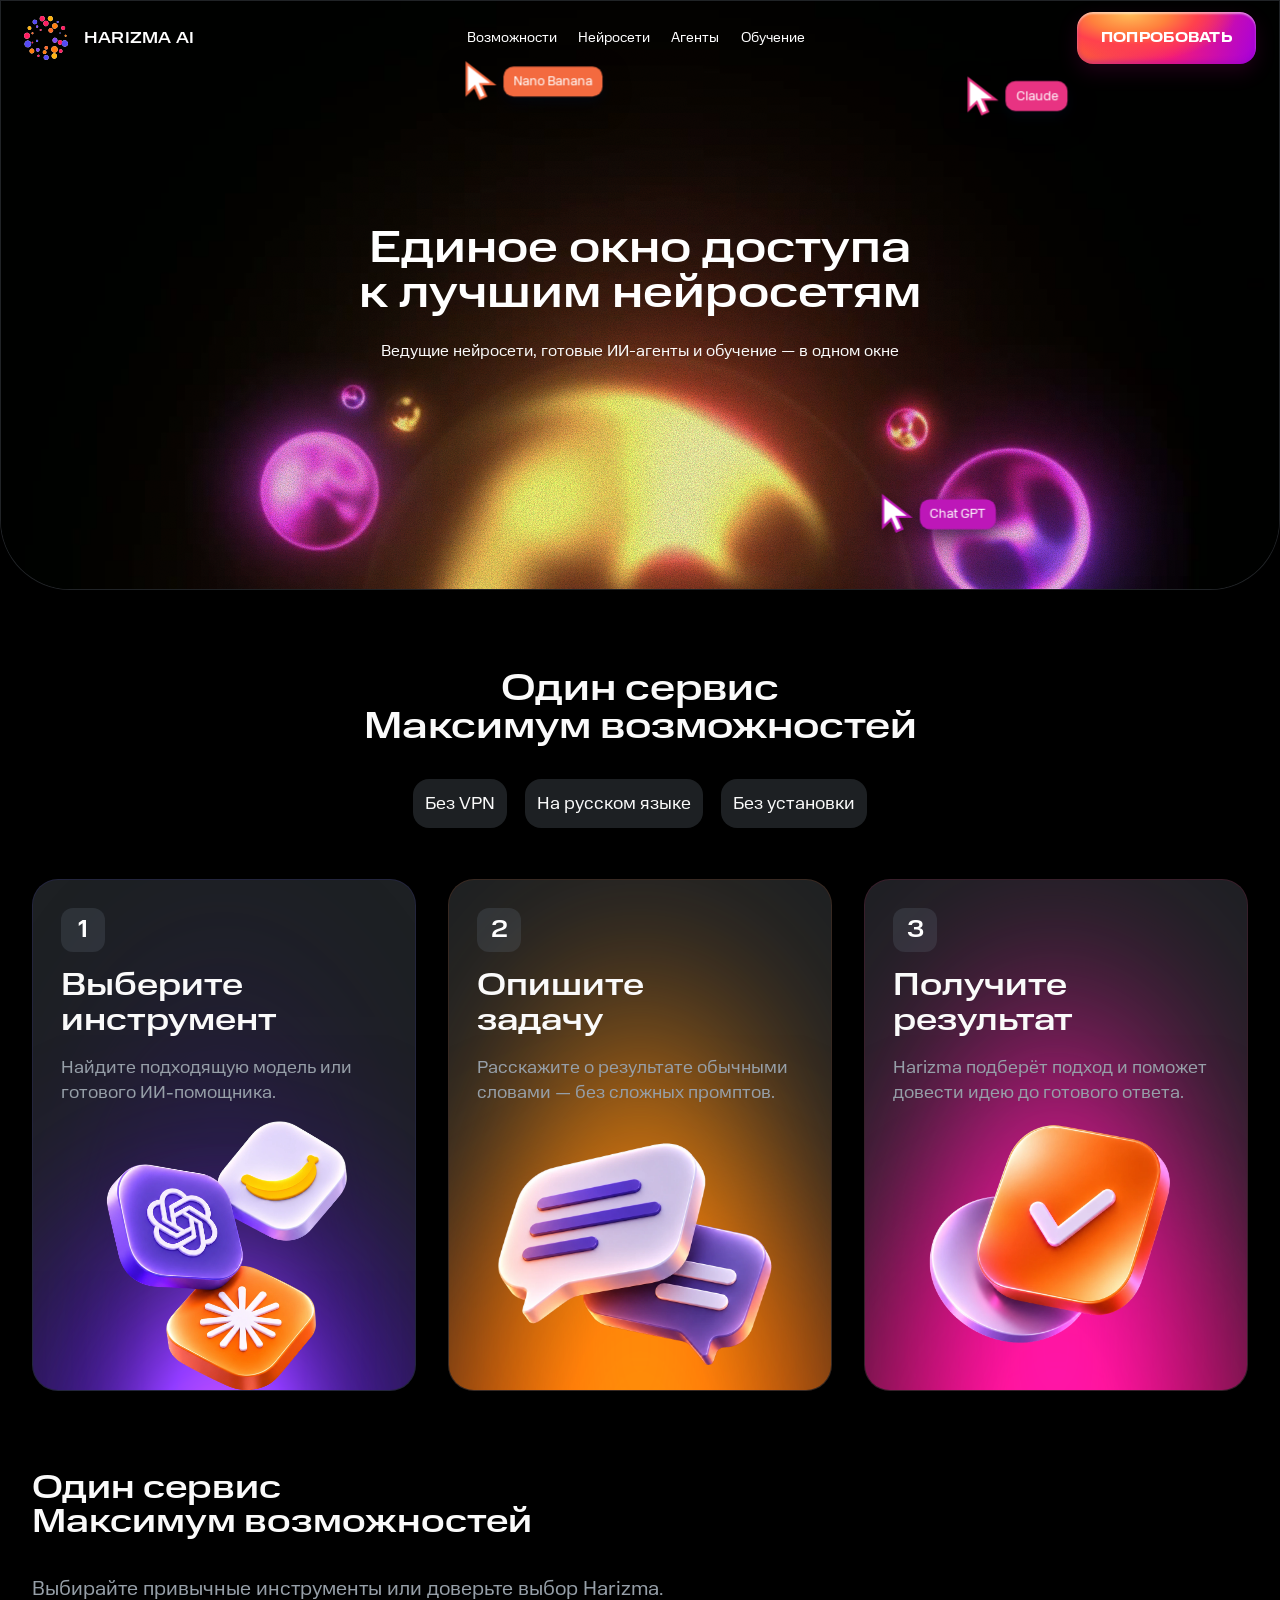
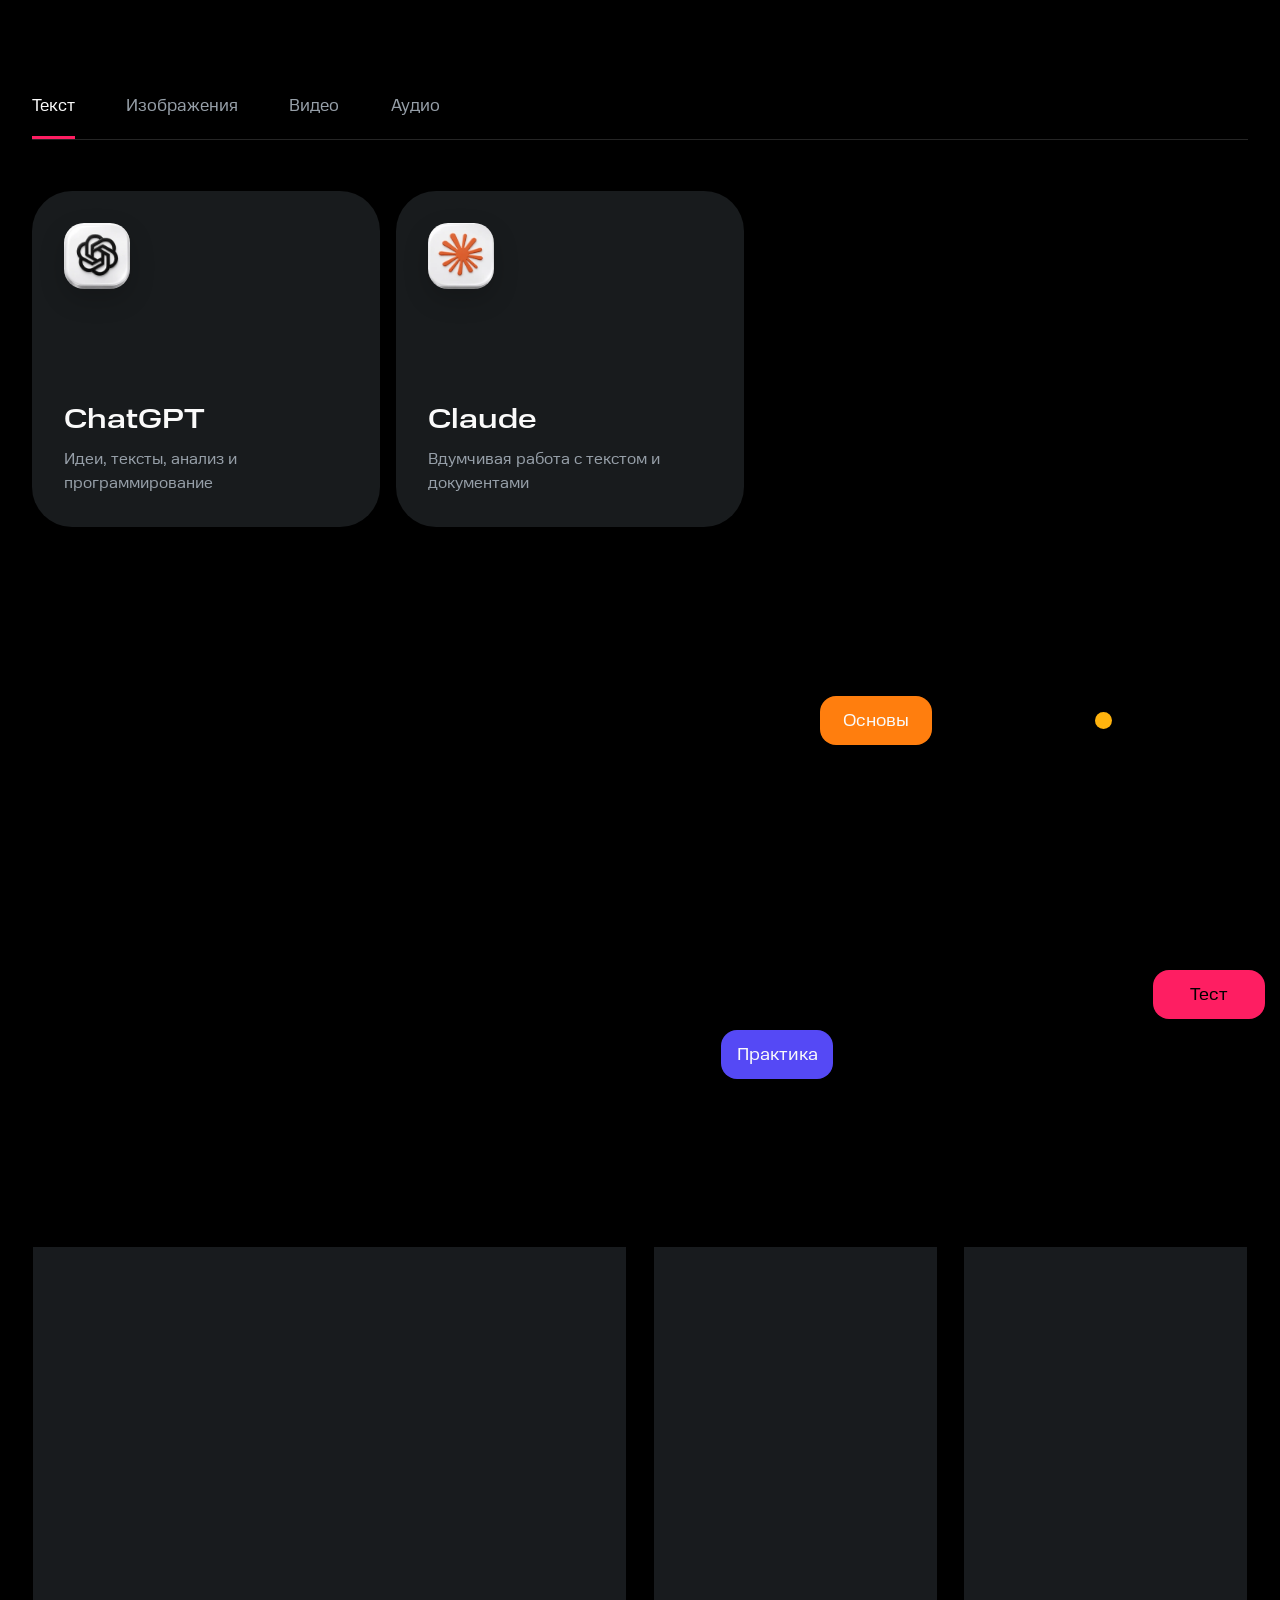
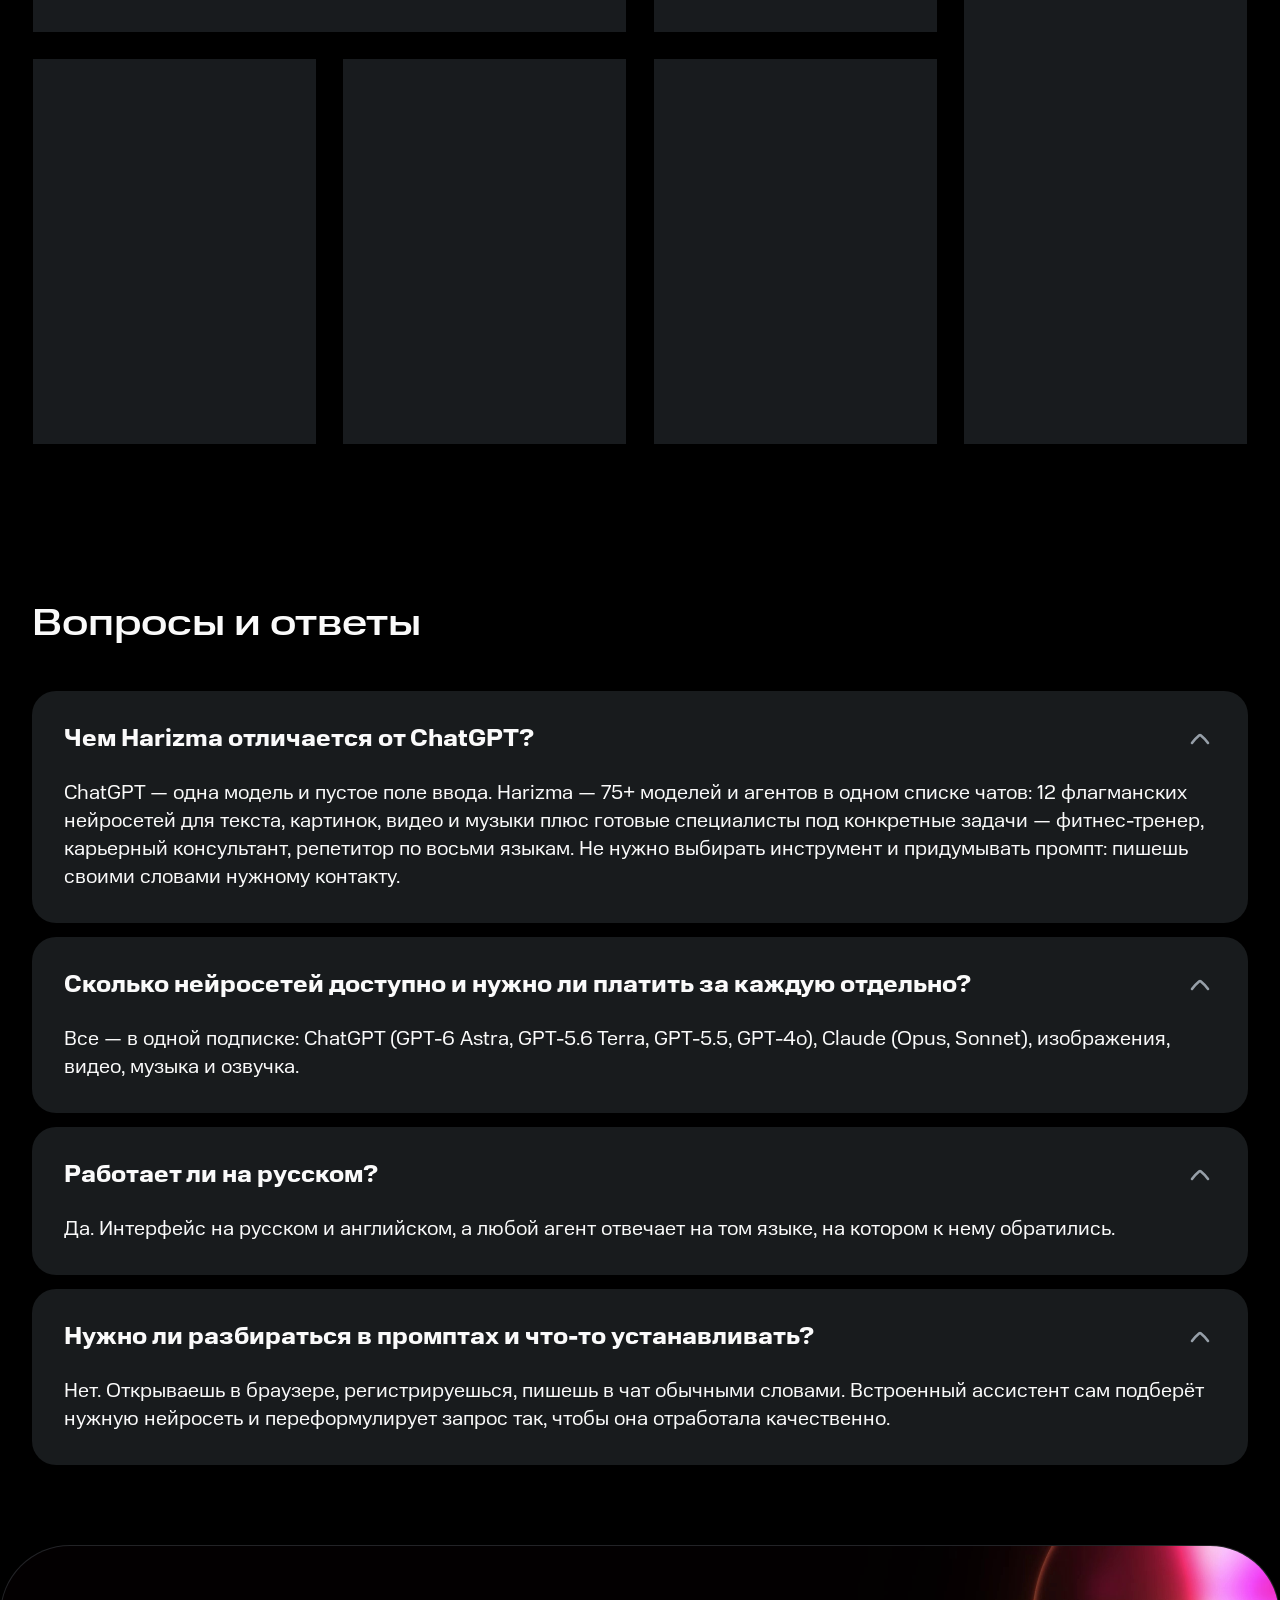
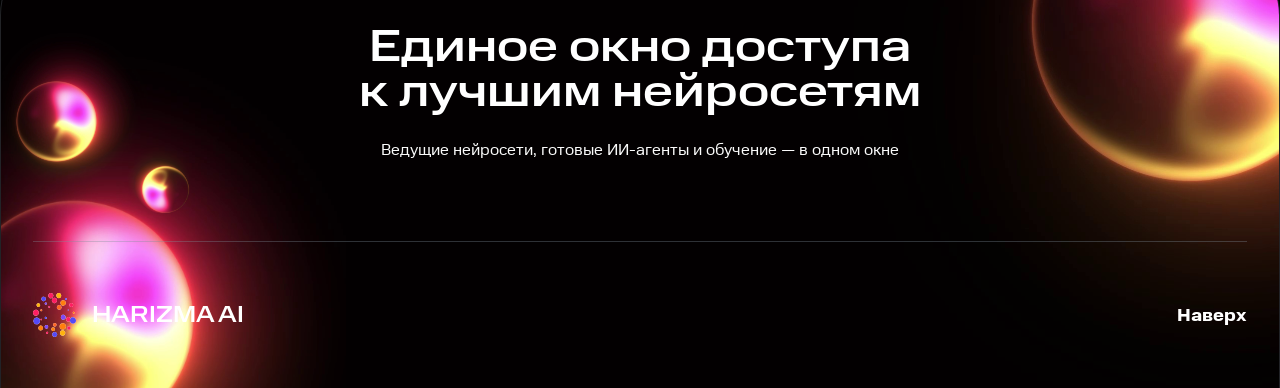
==== commit b9585dca: "Restore Try button in landing navigation" ====
--- a/index.html
+++ b/index.html
@@ -1,5 +1,5 @@
 <!doctype html><html lang="ru"><head><meta charset="utf-8"><meta name="viewport" content="width=device-width,initial-scale=1"><title>Harizma AI</title><meta name="description" content="Нейросети, агенты и обучение в одном пространстве."><link rel="stylesheet" href="style.css"><link rel="stylesheet" href="studio.css"><link rel="stylesheet" href="figma-rebuild.css"><link rel="stylesheet" href="figma-sections.css?v=ce09539"><link rel="stylesheet" href="concept-dark.css?v=2"></head><body class="figma-rebuild harizma-concept concept-dark">
-<header class="nav"><div class="nav-inner"><a class="logo" href="#top"><img class="logo-mark" src="assets/concept-header-logo.svg" alt=""> <span>HARIZMA AI</span></a><nav aria-label="Основная навигация"><a href="#features">Возможности</a><a href="#models">Нейросети</a><a href="#agents">Агенты</a><a href="#learn">Обучение</a></nav></div></header>
+<header class="nav"><div class="nav-inner"><a class="logo" href="#top"><img class="logo-mark" src="assets/concept-header-logo.svg" alt=""> <span>HARIZMA AI</span></a><nav aria-label="Основная навигация"><a href="#features">Возможности</a><a href="#models">Нейросети</a><a href="#agents">Агенты</a><a href="#learn">Обучение</a></nav><a class="nav-cta" href="#start">ПОПРОБОВАТЬ</a></div></header>
 <main id="top"><section class="studio-hero" aria-labelledby="studio-title">
   <div class="studio-atmosphere" aria-hidden="true"></div>
   <video class="studio-video" autoplay muted loop playsinline preload="auto" poster="balls-02-poster.jpg" aria-hidden="true"><source src="balls-03-web.mp4" type="video/mp4"></video>
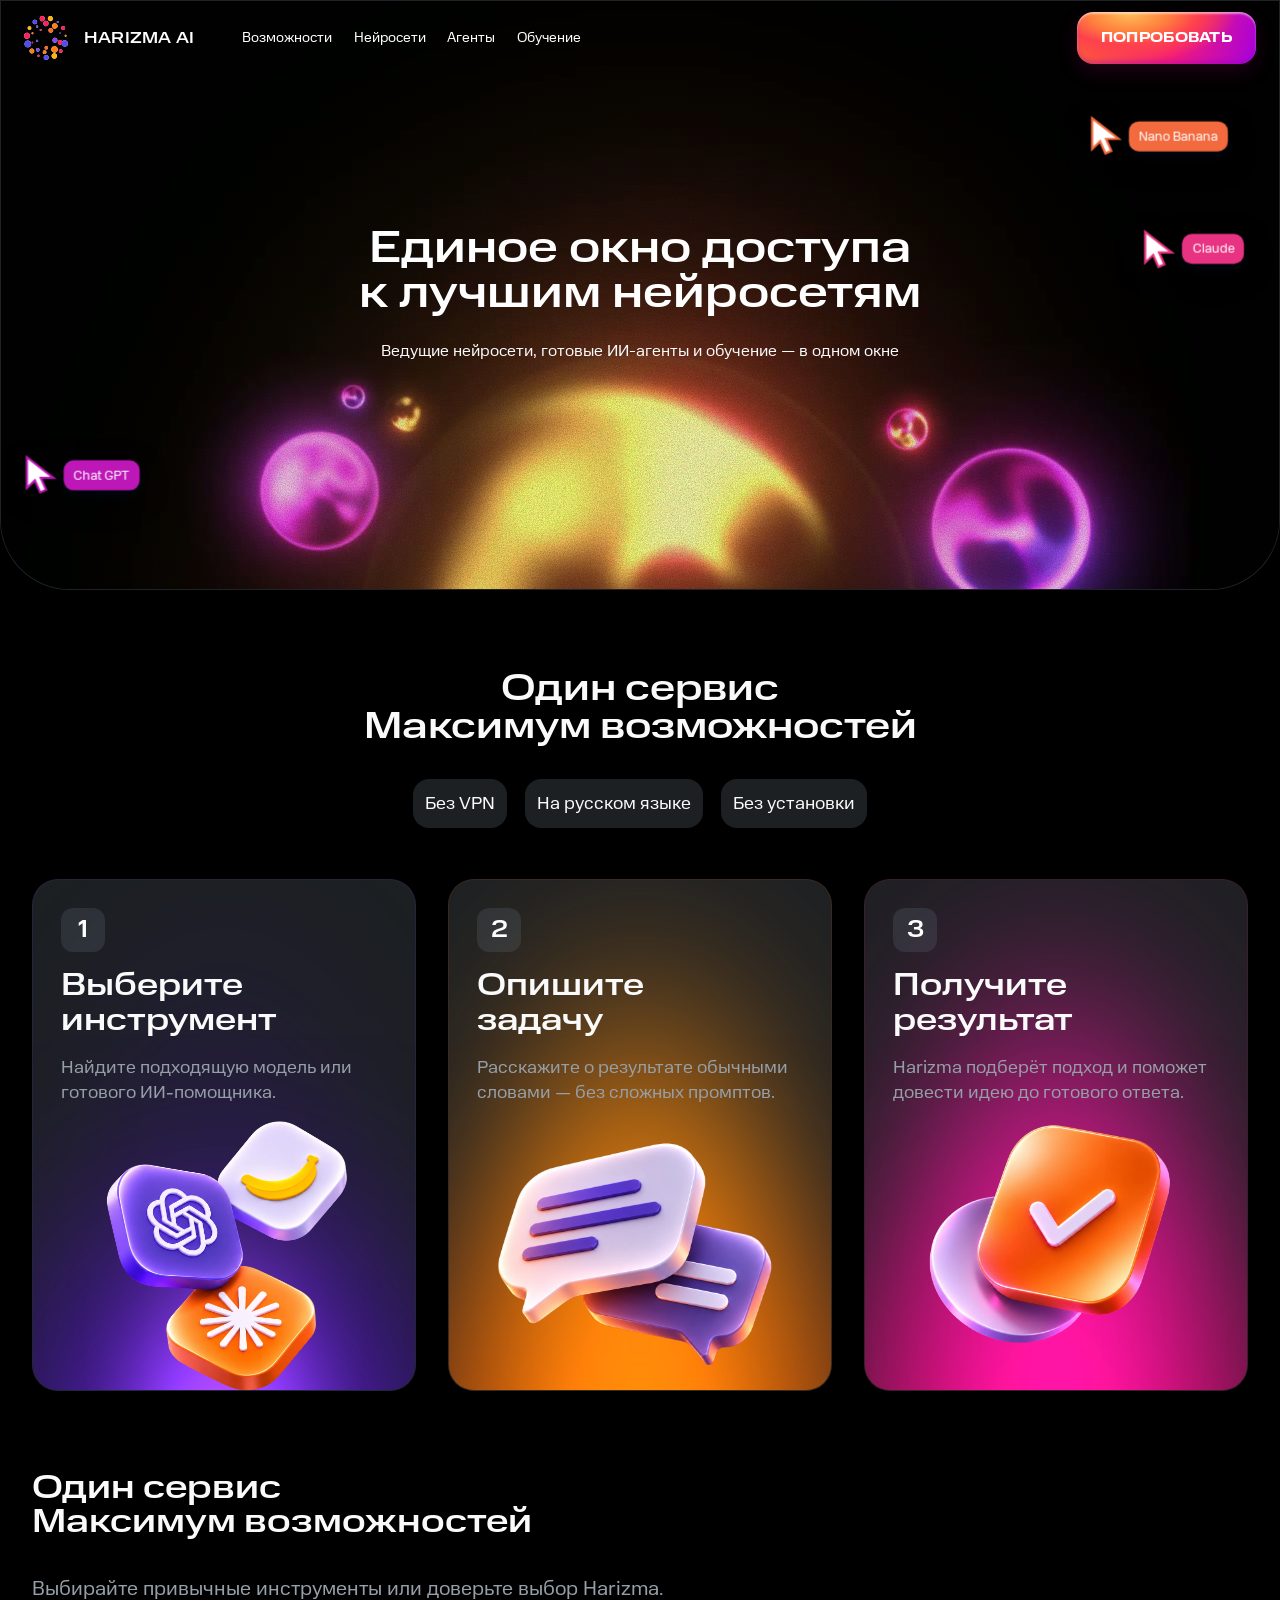
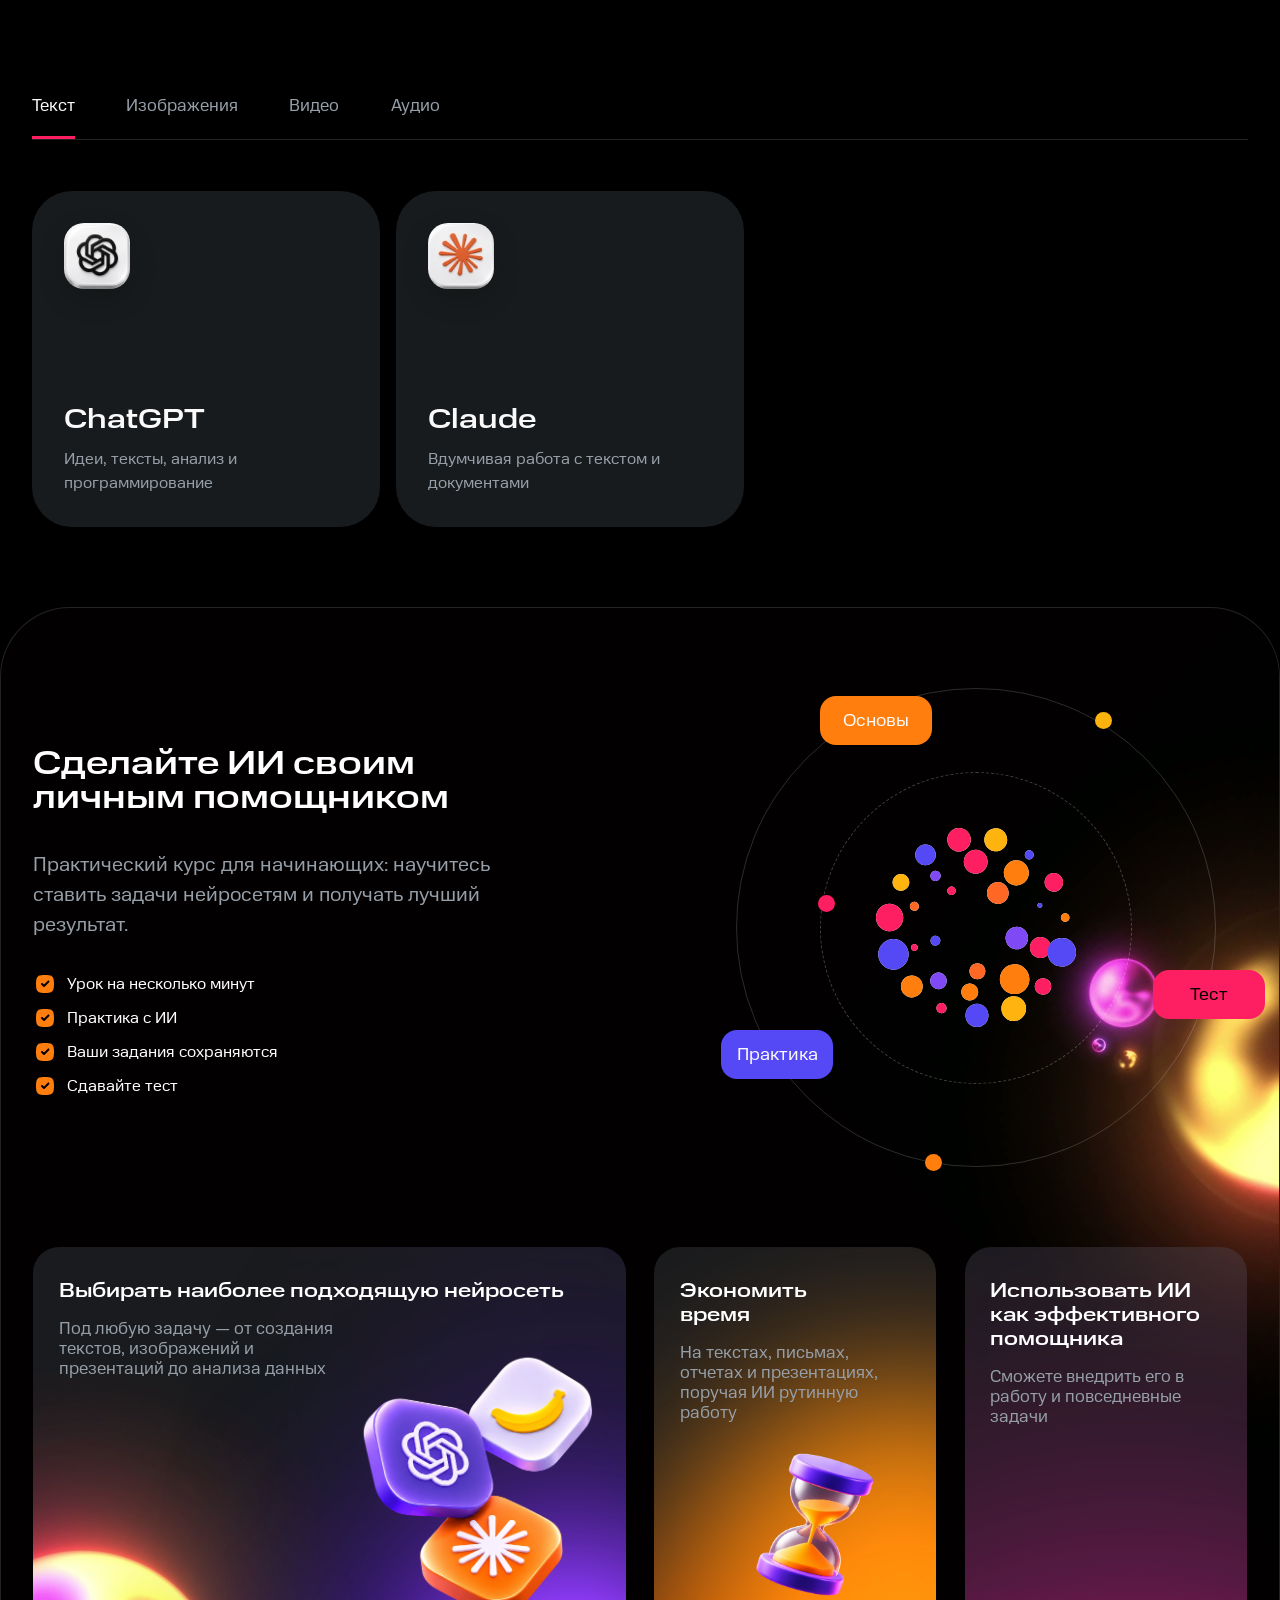
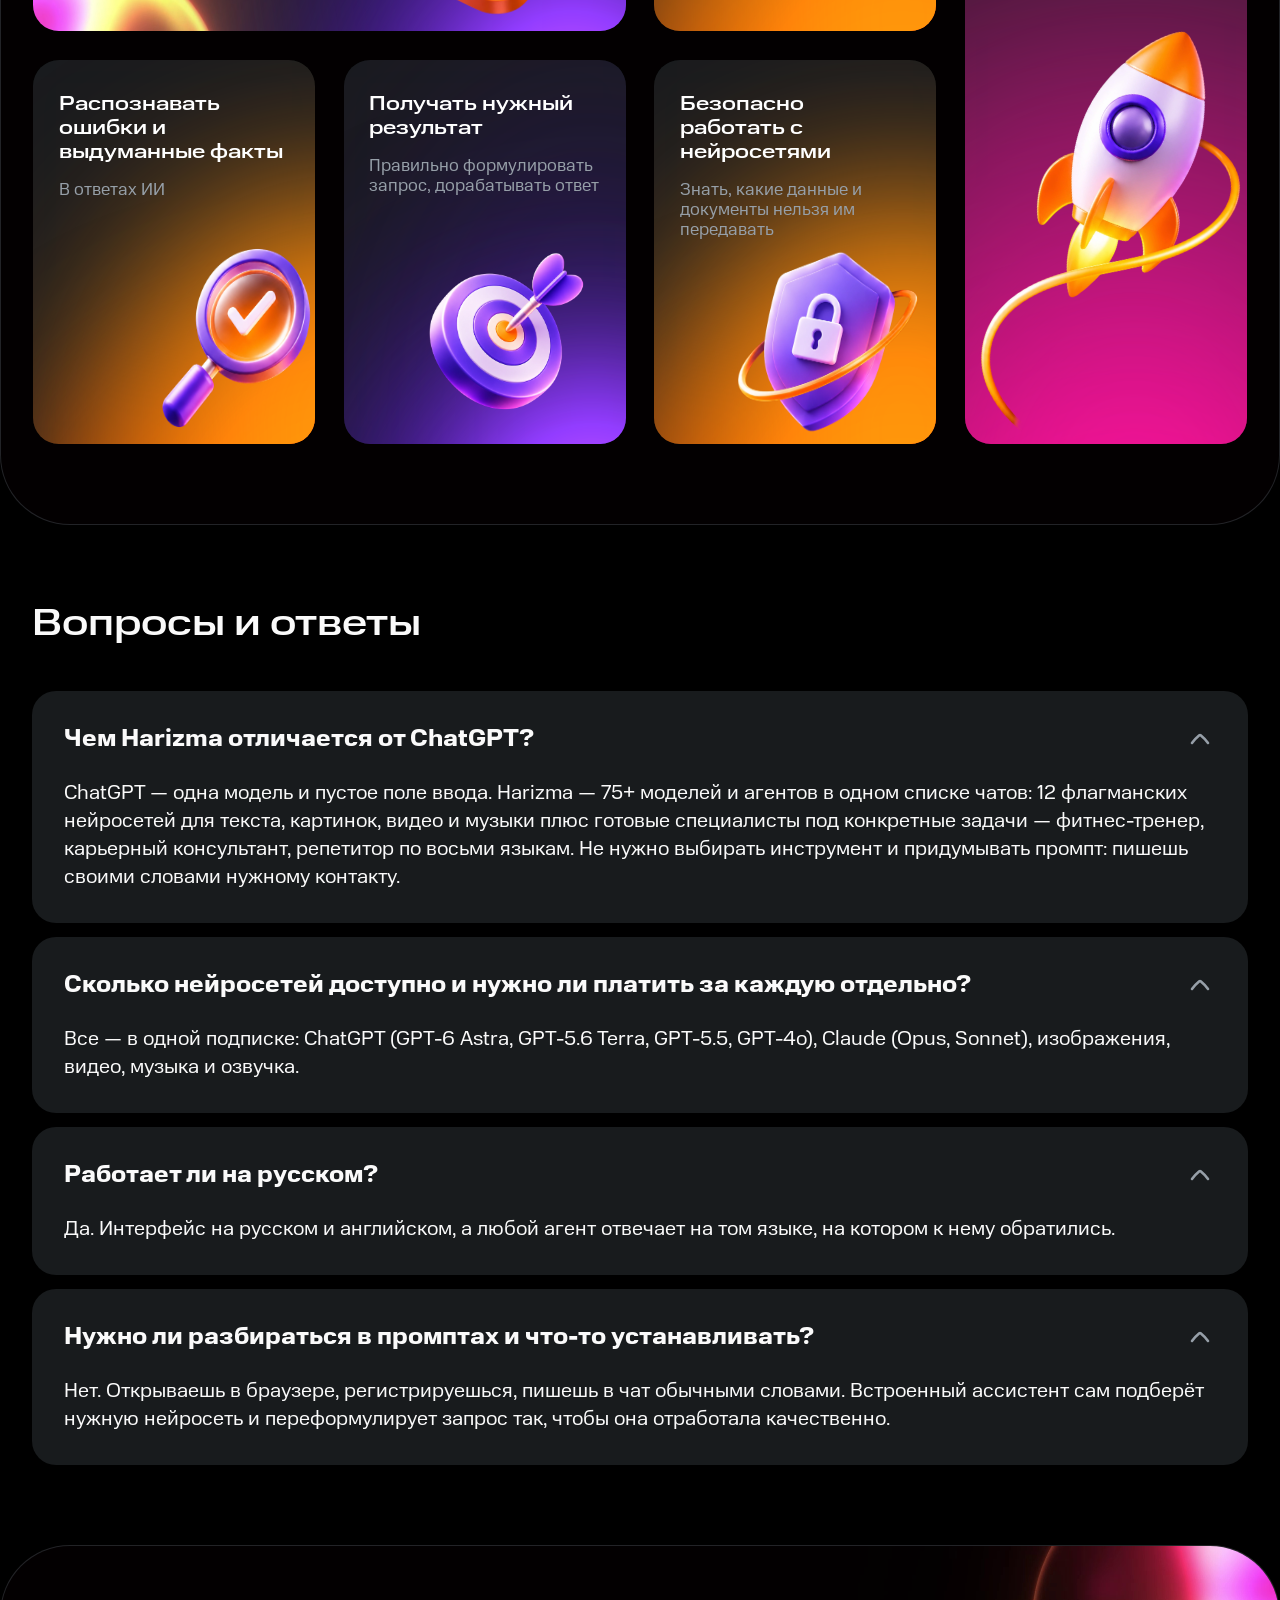
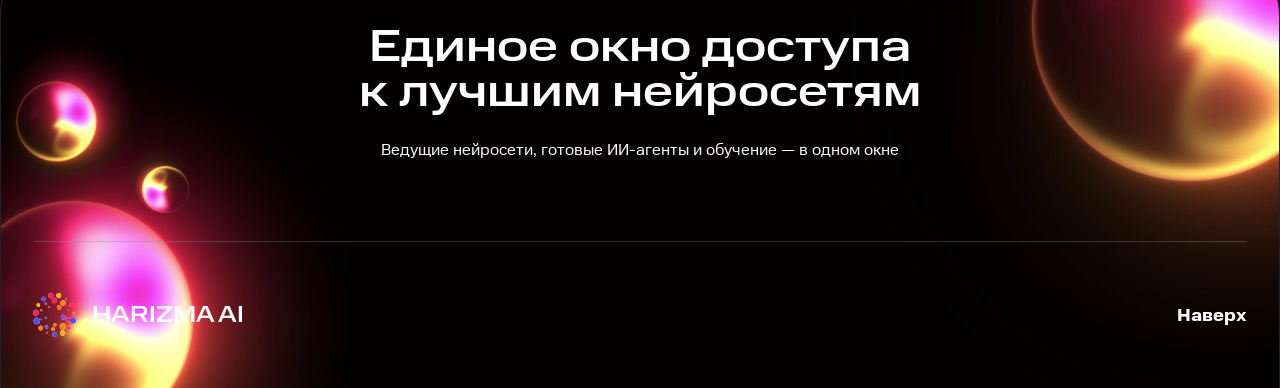
==== commit 183dde21: "Anchor course sphere artwork to its card" ====
--- a/index.html
+++ b/index.html
@@ -21,9 +21,9 @@
   <article class="art-card pink"><div class="card-art" aria-hidden="true"><img class="card-glow glow-1" src="assets/concept-48920-ellipse7.svg" alt="" loading="lazy"><img class="card-glow glow-2" src="assets/concept-48920-ellipse9.svg" alt="" loading="lazy"><img class="card-glow glow-3" src="assets/concept-48920-ellipse8.svg" alt="" loading="lazy"><div class="art-frame"><img class="art-image" src="assets/steps-result.webp" alt="" loading="lazy"></div></div><div class="art-copy"><b class="f-number">3</b><h3>Получите<br>результат</h3><p>Harizma подберёт подход и поможет довести идею до готового ответа.</p></div></article>
 </div></div></section>
 <section class="f-models" id="models"><div class="f-wrap"><h2>Один сервис<br>Максимум возможностей</h2><p>Выбирайте привычные инструменты или доверьте выбор Harizma.</p><div class="f-model-tabs" role="group" aria-label="Формат работы"><button class="active" type="button" data-model="text" aria-pressed="true" aria-controls="model-cards">Текст</button><button type="button" data-model="images" aria-pressed="false" aria-controls="model-cards">Изображения</button><button type="button" data-model="video" aria-pressed="false" aria-controls="model-cards">Видео</button><button type="button" data-model="audio" aria-pressed="false" aria-controls="model-cards">Аудио</button></div><div class="f-model-cards" id="model-cards"><article><span class="f-model-icon model-chatgpt"><img src="assets/model-chatgpt.webp" alt=""></span><h3>ChatGPT</h3><p>Идеи, тексты, анализ и программирование</p></article><article><span class="f-model-icon model-claude"><img src="assets/model-claude.webp" alt=""></span><h3>Claude</h3><p>Вдумчивая работа с текстом и документами</p></article></div></div></section>
-<section class="f-course" id="learn"><img class="f-orb f-course-orb-left" src="comp-1-poster.jpg" alt="" loading="lazy"><img class="f-orb f-course-orb-right" src="balls-02-poster.jpg" alt="" loading="lazy"><div class="f-wrap"><div class="f-course-copy"><h2>Сделайте ИИ своим<br>личным помощником</h2><p>Практический курс для начинающих: научитесь ставить задачи нейросетям и получать лучший результат.</p><ul><li>Урок на несколько минут</li><li>Практика с ИИ</li><li>Ваши задания сохраняются</li><li>Сдавайте тест</li></ul></div><div class="f-course-art" aria-hidden="true"><div class="f-course-ring"><img src="assets/course-logo.svg" alt=""></div><span>Основы</span><span>Тест</span><span>Практика</span><i></i><i></i><i></i></div></div>
+<section class="f-course" id="learn"><img class="f-orb f-course-orb-right" src="balls-02-poster.jpg" alt="" loading="lazy"><div class="f-wrap"><div class="f-course-copy"><h2>Сделайте ИИ своим<br>личным помощником</h2><p>Практический курс для начинающих: научитесь ставить задачи нейросетям и получать лучший результат.</p><ul><li>Урок на несколько минут</li><li>Практика с ИИ</li><li>Ваши задания сохраняются</li><li>Сдавайте тест</li></ul></div><div class="f-course-art" aria-hidden="true"><div class="f-course-ring"><img src="assets/course-logo.svg" alt=""></div><span>Основы</span><span>Тест</span><span>Практика</span><i></i><i></i><i></i></div></div>
 <div class="f-wrap f-course-grid">
-  <article class="art-card course-selection violet"><div class="card-art" aria-hidden="true"><img class="card-glow glow-1" src="assets/concept-49322-ellipse1.svg" alt="" loading="lazy"><img class="card-glow glow-2" src="assets/concept-49322-ellipse3.svg" alt="" loading="lazy"><img class="card-glow glow-3" src="assets/concept-49322-ellipse2.svg" alt="" loading="lazy"><div class="art-frame"><img class="art-image" src="assets/steps-models.webp" alt="" loading="lazy"></div></div><div class="art-copy"><h3>Выбирать наиболее подходящую нейросеть</h3><p>Под любую задачу — от создания текстов, изображений и презентаций до анализа данных</p></div></article>
+  <article class="art-card course-selection violet"><div class="card-art" aria-hidden="true"><img class="f-orb f-course-orb-left" src="comp-1-poster.jpg" alt="" loading="lazy"><img class="card-glow glow-1" src="assets/concept-49322-ellipse1.svg" alt="" loading="lazy"><img class="card-glow glow-2" src="assets/concept-49322-ellipse3.svg" alt="" loading="lazy"><img class="card-glow glow-3" src="assets/concept-49322-ellipse2.svg" alt="" loading="lazy"><div class="art-frame"><img class="art-image" src="assets/steps-models.webp" alt="" loading="lazy"></div></div><div class="art-copy"><h3>Выбирать наиболее подходящую нейросеть</h3><p>Под любую задачу — от создания текстов, изображений и презентаций до анализа данных</p></div></article>
   <article class="art-card course-errors orange"><div class="card-art" aria-hidden="true"><img class="card-glow glow-1" src="assets/concept-49322-ellipse4.svg" alt="" loading="lazy"><img class="card-glow glow-2" src="assets/concept-49322-ellipse6.svg" alt="" loading="lazy"><img class="card-glow glow-3" src="assets/concept-49322-ellipse5.svg" alt="" loading="lazy"><div class="art-frame"><img class="art-image" src="assets/course-search.webp" alt="" loading="lazy"></div></div><div class="art-copy"><h3>Распознавать ошибки и выдуманные факты</h3><p>В ответах ИИ</p></div></article>
   <article class="art-card course-results violet"><div class="card-art" aria-hidden="true"><img class="card-glow glow-1" src="assets/concept-49322-ellipse1.svg" alt="" loading="lazy"><img class="card-glow glow-2" src="assets/concept-49322-ellipse3.svg" alt="" loading="lazy"><img class="card-glow glow-3" src="assets/concept-49322-ellipse2.svg" alt="" loading="lazy"><div class="art-frame"><img class="art-image" src="assets/course-target.webp" alt="" loading="lazy"></div></div><div class="art-copy"><h3>Получать нужный результат</h3><p>Правильно формулировать запрос, дорабатывать ответ</p></div></article>
   <article class="art-card course-speed orange"><div class="card-art" aria-hidden="true"><img class="card-glow glow-1" src="assets/concept-49322-ellipse4.svg" alt="" loading="lazy"><img class="card-glow glow-2" src="assets/concept-49322-ellipse6.svg" alt="" loading="lazy"><img class="card-glow glow-3" src="assets/concept-49322-ellipse5.svg" alt="" loading="lazy"><div class="art-frame"><img class="art-image" src="assets/course-time.webp" alt="" loading="lazy"></div></div><div class="art-copy"><h3>Экономить<br>время</h3><p>На текстах, письмах, отчетах и презентациях, поручая ИИ рутинную работу</p></div></article>
--- a/concept-dark.css
+++ b/concept-dark.css
@@ -293,3 +293,35 @@
   .concept-dark .f-course > .f-wrap:not(.f-course-grid) { min-height: 366px; }
   .concept-dark .f-course-art { margin-block: -70px -42px; }
 }
+
+/* Keep the primary action visible alongside the navigation at every width. */
+.concept-dark .nav-cta {
+  flex: 0 0 auto;
+  margin-left: auto;
+}
+@media (max-width: 640px) {
+  .concept-dark .nav {
+    height: 108px;
+  }
+  .concept-dark .nav-inner {
+    grid-template-columns: 1fr auto;
+    justify-items: stretch;
+    column-gap: 12px;
+    row-gap: 8px;
+  }
+  .concept-dark .nav .logo {
+    justify-self: start;
+  }
+  .concept-dark .nav-cta {
+    justify-self: end;
+    align-self: center;
+    height: 38px;
+    padding: 0 13px;
+    font-size: 10px;
+    border-radius: 12px;
+  }
+  .concept-dark .nav nav {
+    grid-column: 1 / -1;
+    justify-content: center;
+  }
+}
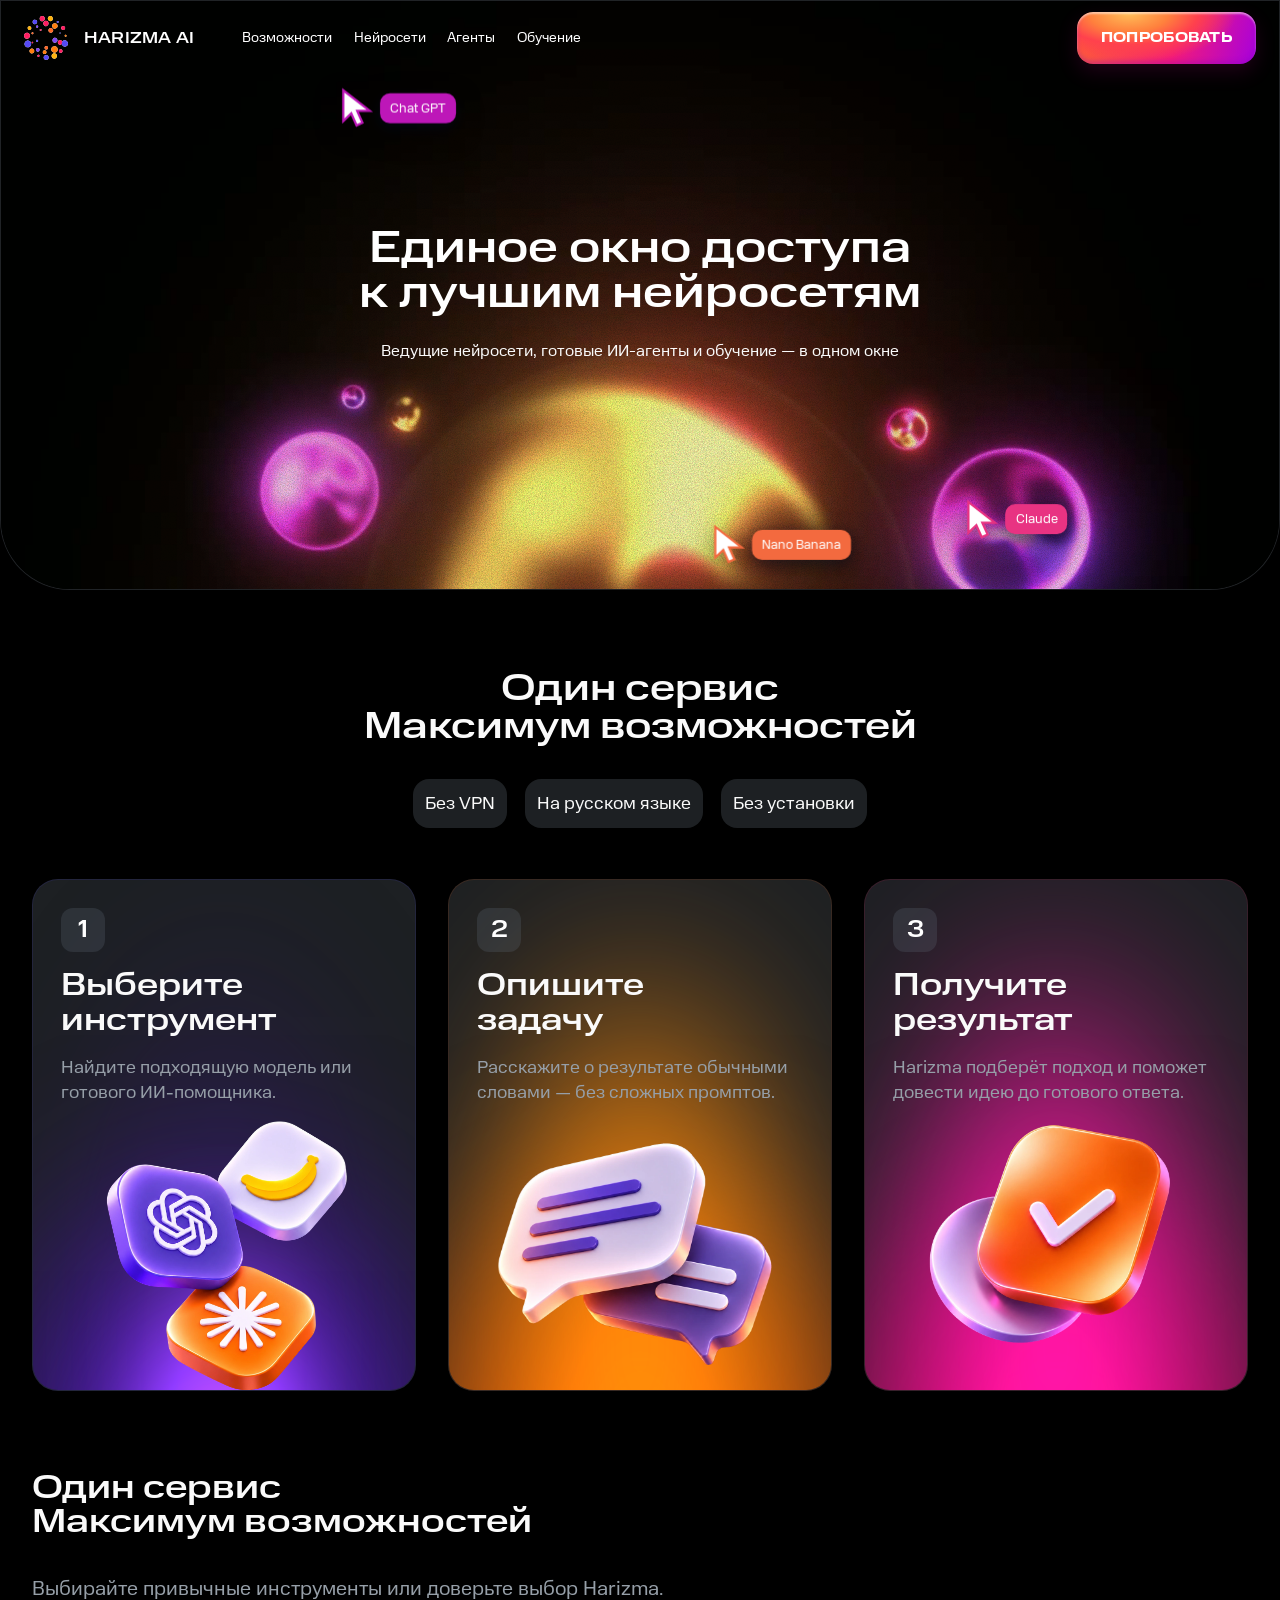
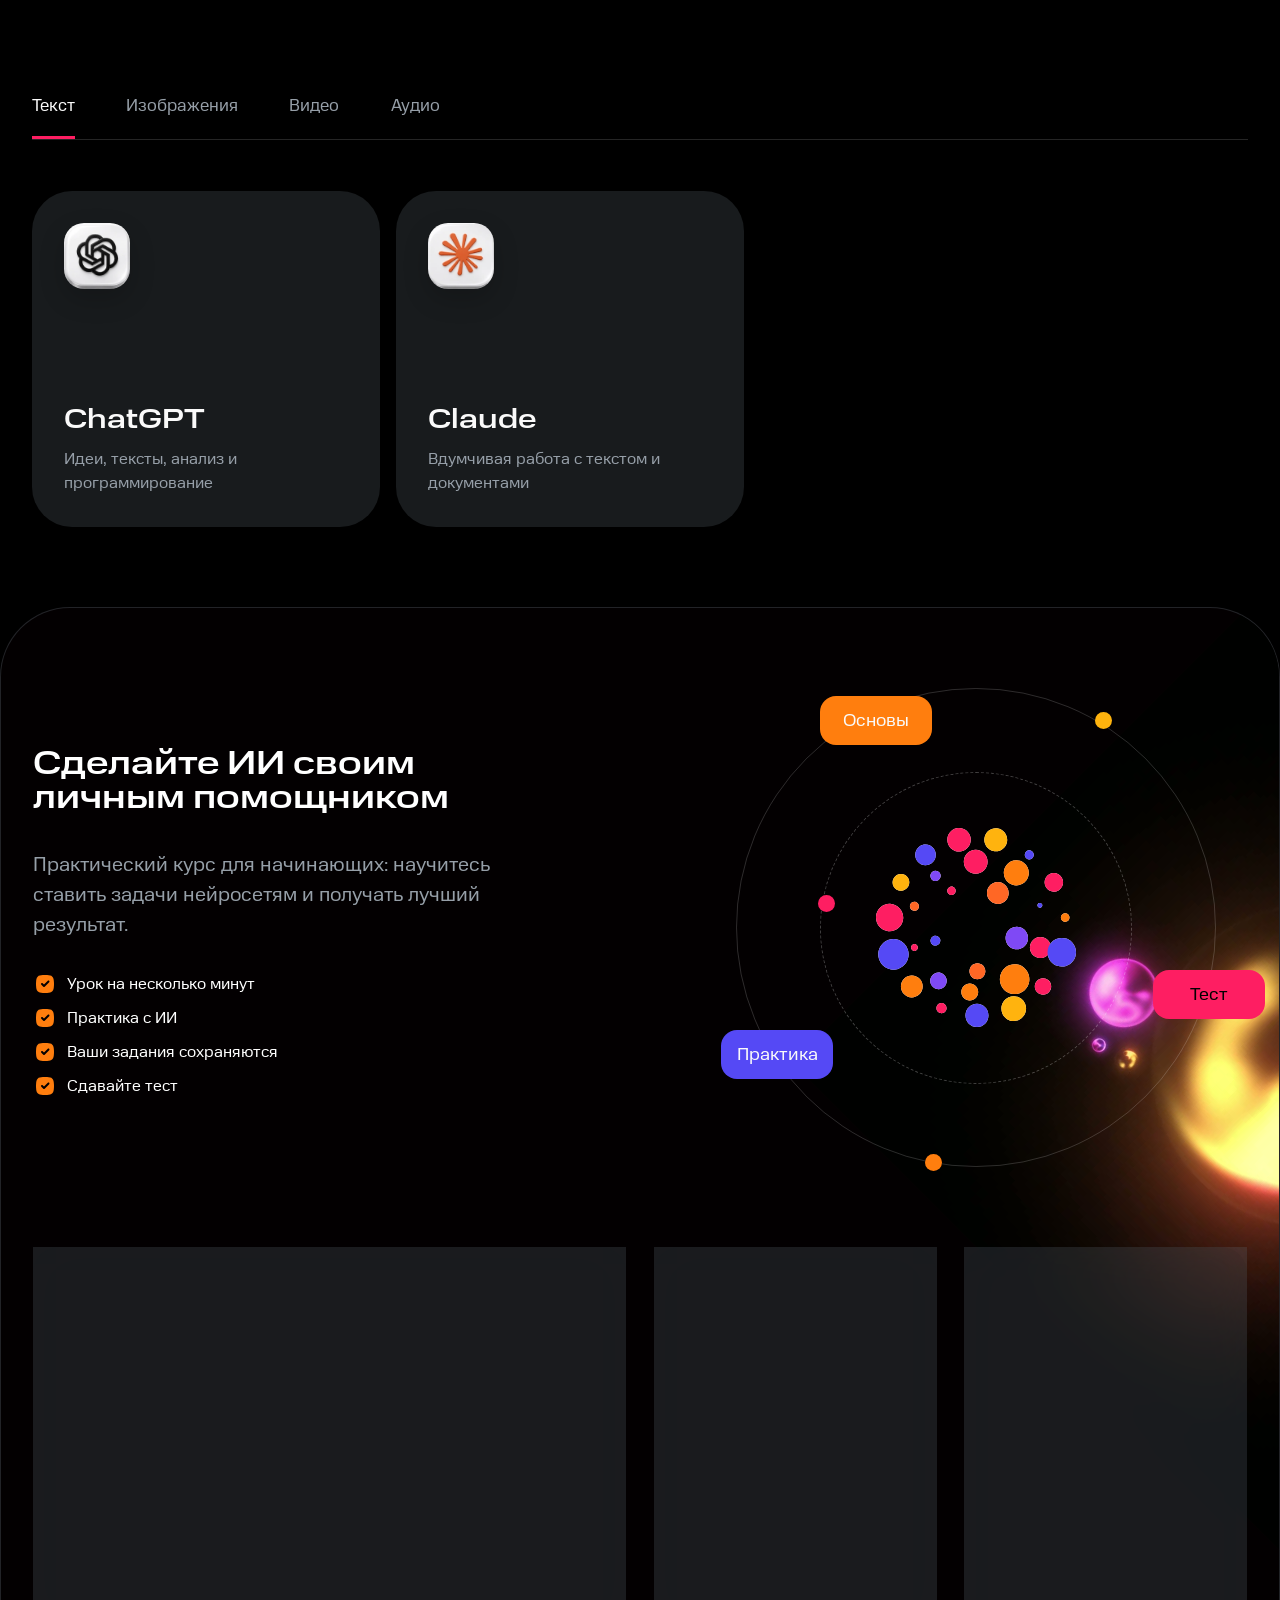
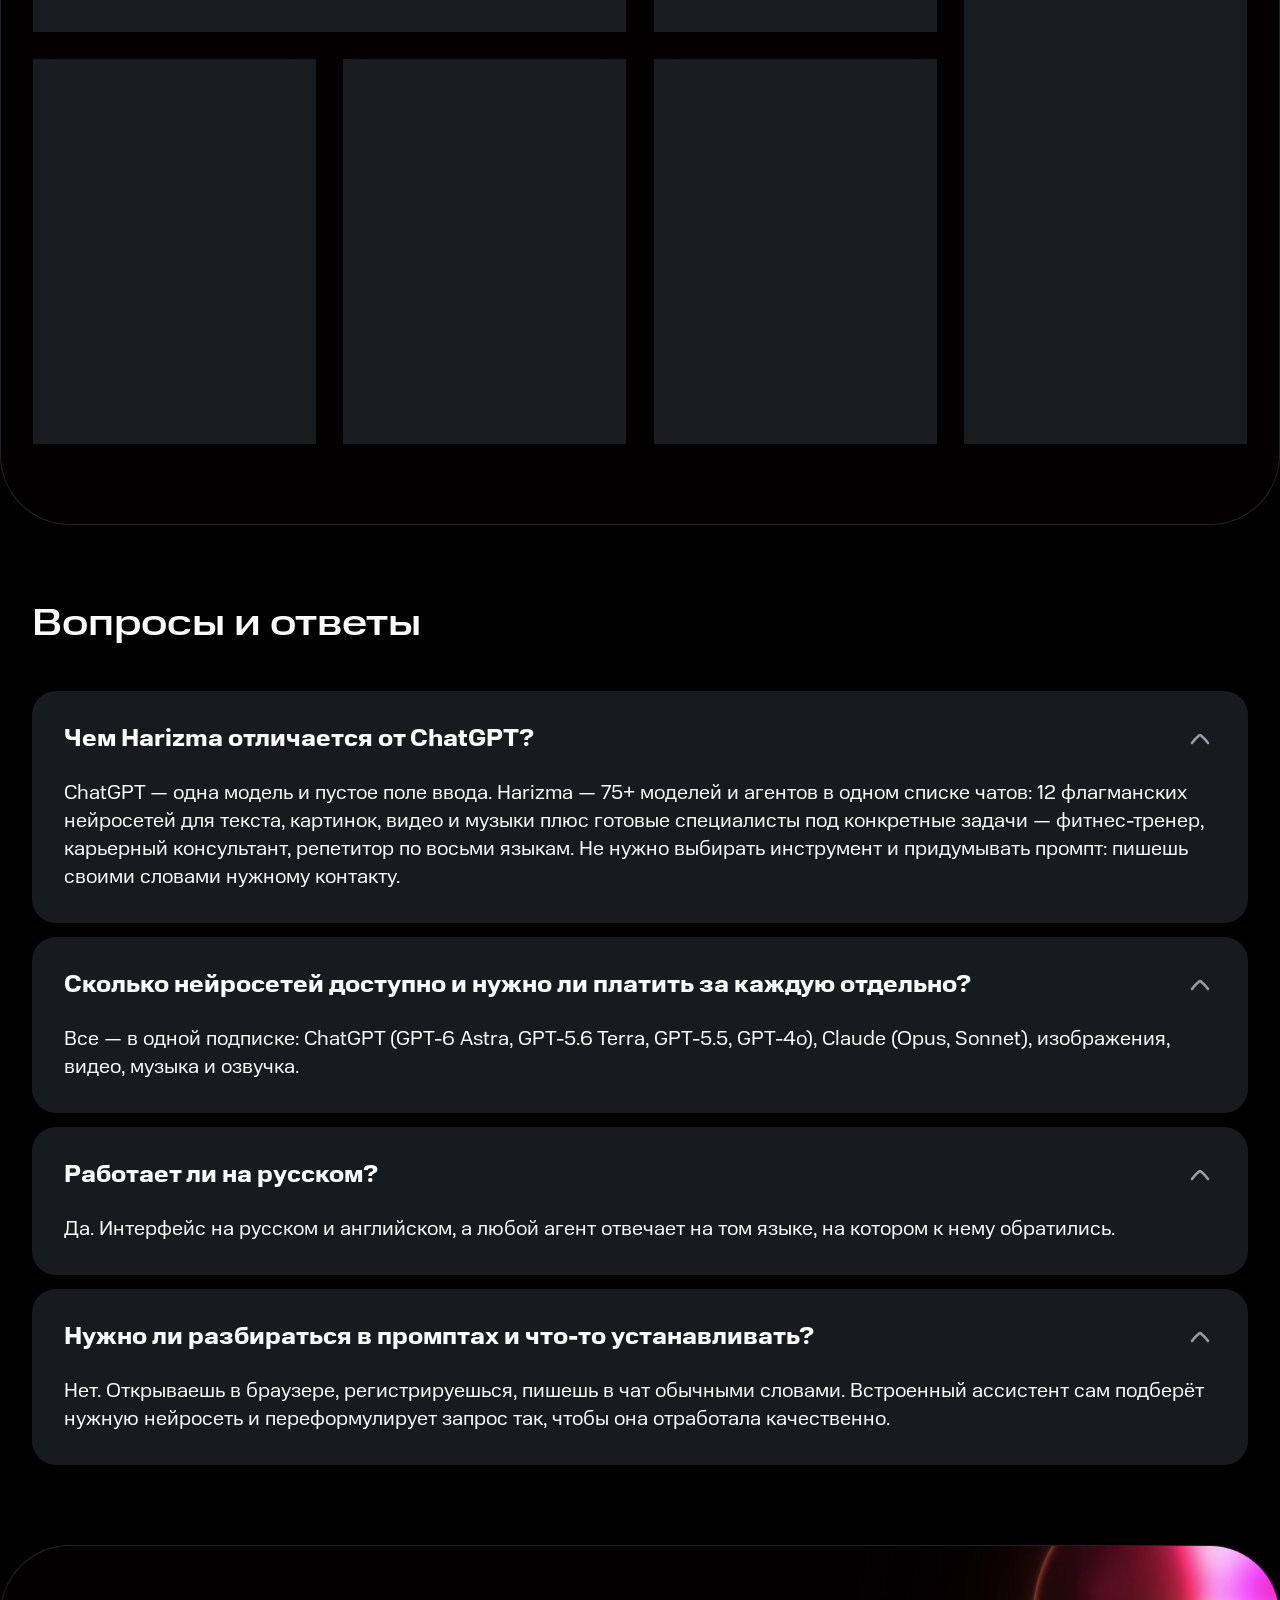
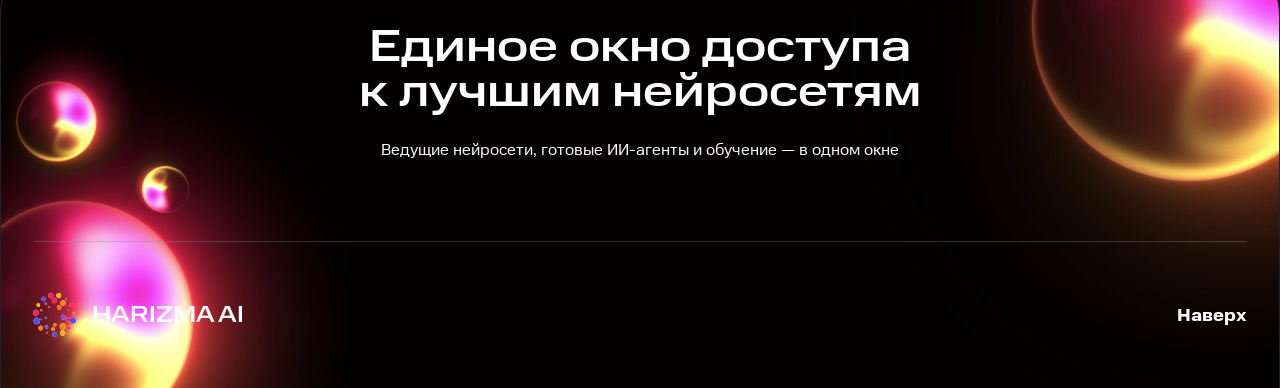
==== commit 7ae2186d: "Refresh course card layout styles on published site" ====
--- a/index.html
+++ b/index.html
@@ -1,4 +1,4 @@
-<!doctype html><html lang="ru"><head><meta charset="utf-8"><meta name="viewport" content="width=device-width,initial-scale=1"><title>Harizma AI</title><meta name="description" content="Нейросети, агенты и обучение в одном пространстве."><link rel="stylesheet" href="style.css"><link rel="stylesheet" href="studio.css"><link rel="stylesheet" href="figma-rebuild.css"><link rel="stylesheet" href="figma-sections.css?v=ce09539"><link rel="stylesheet" href="concept-dark.css?v=2"></head><body class="figma-rebuild harizma-concept concept-dark">
+<!doctype html><html lang="ru"><head><meta charset="utf-8"><meta name="viewport" content="width=device-width,initial-scale=1"><title>Harizma AI</title><meta name="description" content="Нейросети, агенты и обучение в одном пространстве."><link rel="stylesheet" href="style.css"><link rel="stylesheet" href="studio.css"><link rel="stylesheet" href="figma-rebuild.css"><link rel="stylesheet" href="figma-sections.css?v=ce09539"><link rel="stylesheet" href="concept-dark.css?v=3"></head><body class="figma-rebuild harizma-concept concept-dark">
 <header class="nav"><div class="nav-inner"><a class="logo" href="#top"><img class="logo-mark" src="assets/concept-header-logo.svg" alt=""> <span>HARIZMA AI</span></a><nav aria-label="Основная навигация"><a href="#features">Возможности</a><a href="#models">Нейросети</a><a href="#agents">Агенты</a><a href="#learn">Обучение</a></nav><a class="nav-cta" href="#start">ПОПРОБОВАТЬ</a></div></header>
 <main id="top"><section class="studio-hero" aria-labelledby="studio-title">
   <div class="studio-atmosphere" aria-hidden="true"></div>
--- a/concept-dark.css
+++ b/concept-dark.css
@@ -325,3 +325,62 @@
     justify-content: center;
   }
 }
+
+/* Keep the sphere in the artwork area, clear of the course card copy. */
+.concept-dark .course-selection .card-art {
+  left: 50%;
+  overflow: hidden;
+}
+.concept-dark .course-selection .art-copy {
+  max-width: 52%;
+}
+.concept-dark .course-selection .card-art .f-course-orb-left {
+  --orb-size: auto;
+  top: auto;
+  left: auto;
+  right: -22%;
+  bottom: -58%;
+  width: 142%;
+  height: auto;
+  aspect-ratio: 1;
+  max-width: none;
+  border-radius: 50%;
+  transform: rotate(171.48deg);
+  opacity: .8;
+}
+.concept-dark .f-course-grid .course-selection .art-frame {
+  width: min(92%, 310px);
+  height: 86%;
+}
+@media (max-width: 1090px) {
+  .concept-dark .course-selection .card-art {
+    top: 48%;
+    left: 0;
+  }
+  .concept-dark .course-selection .art-copy {
+    max-width: none;
+  }
+  .concept-dark .course-selection .card-art .f-course-orb-left {
+    right: -15%;
+    bottom: -105%;
+    width: 110%;
+  }
+  .concept-dark .f-course-grid .course-selection .art-frame {
+    width: 74%;
+    height: 100%;
+  }
+}
+@media (max-width: 640px) {
+  .concept-dark .course-selection .card-art {
+    top: 54%;
+  }
+  .concept-dark .course-selection .card-art .f-course-orb-left {
+    right: -18%;
+    bottom: -110%;
+    width: 115%;
+  }
+  .concept-dark .f-course-grid .course-selection .art-frame {
+    width: 72%;
+    height: 100%;
+  }
+}
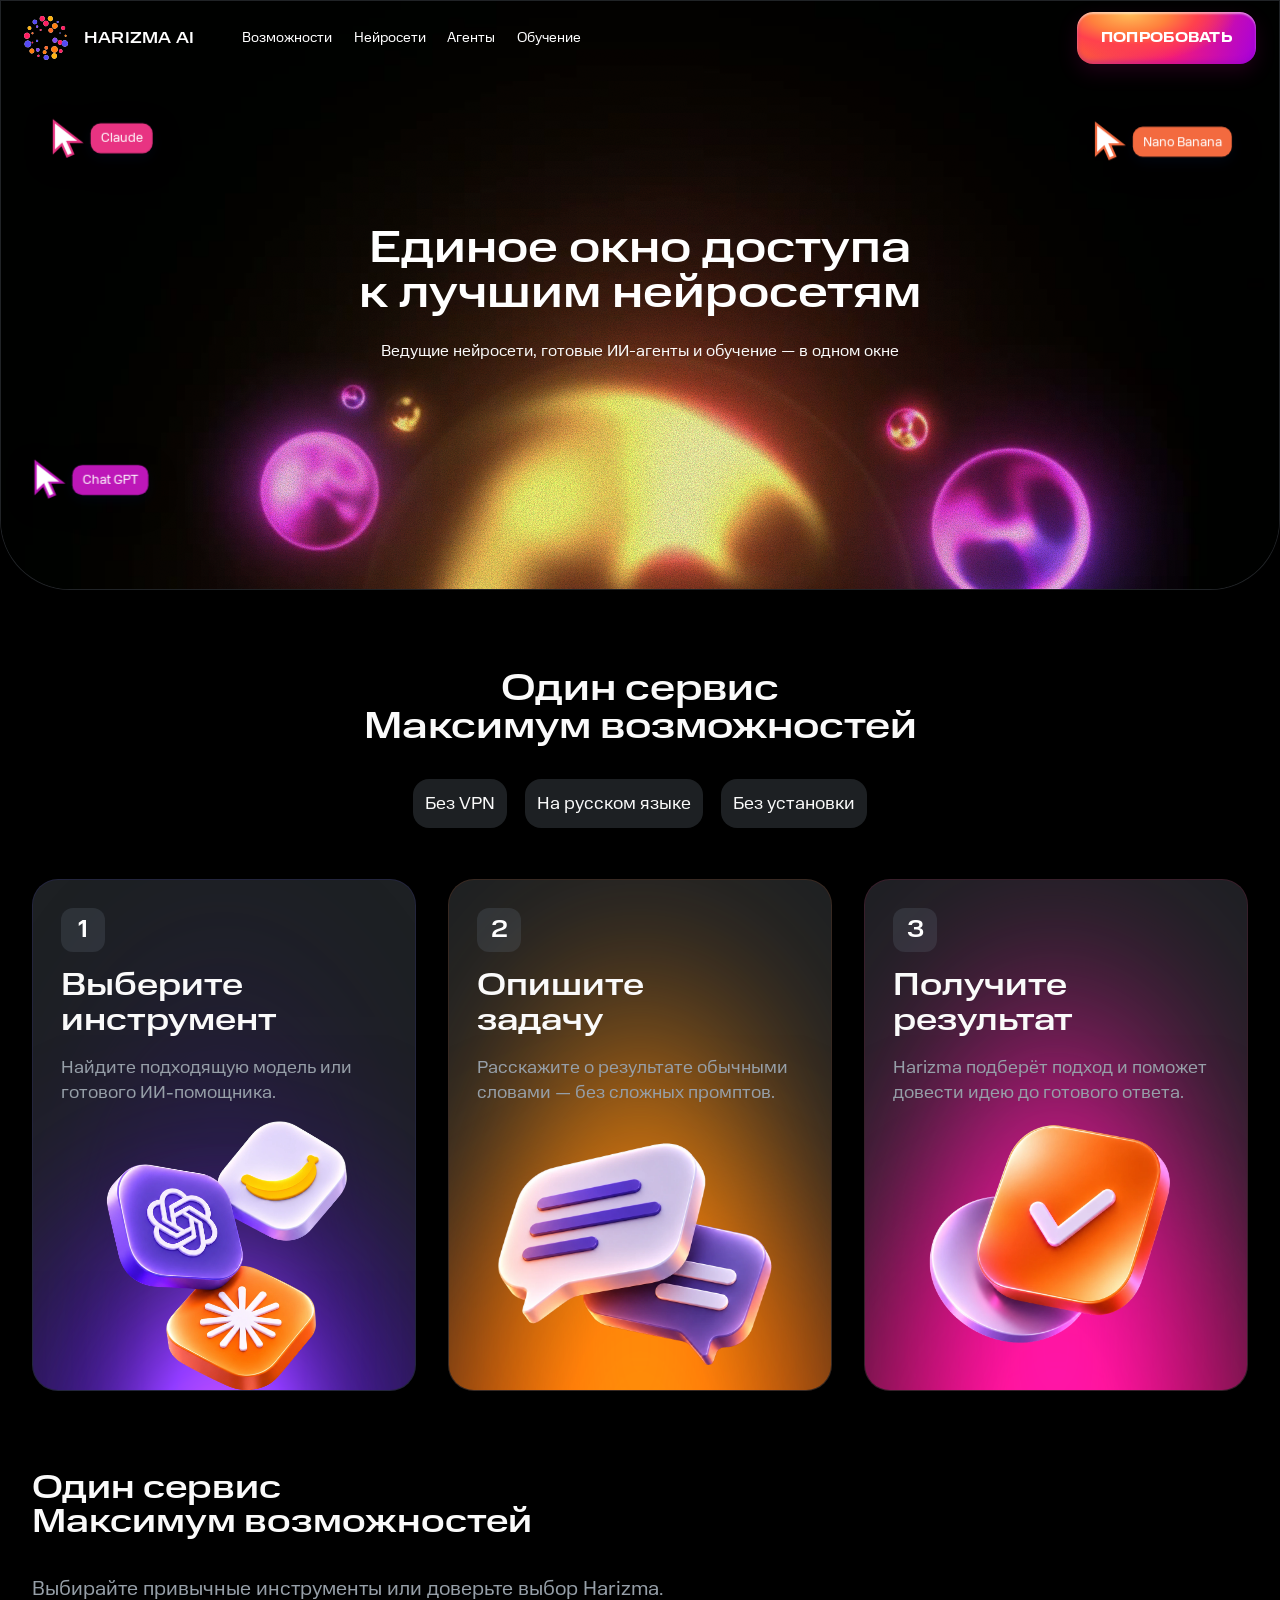
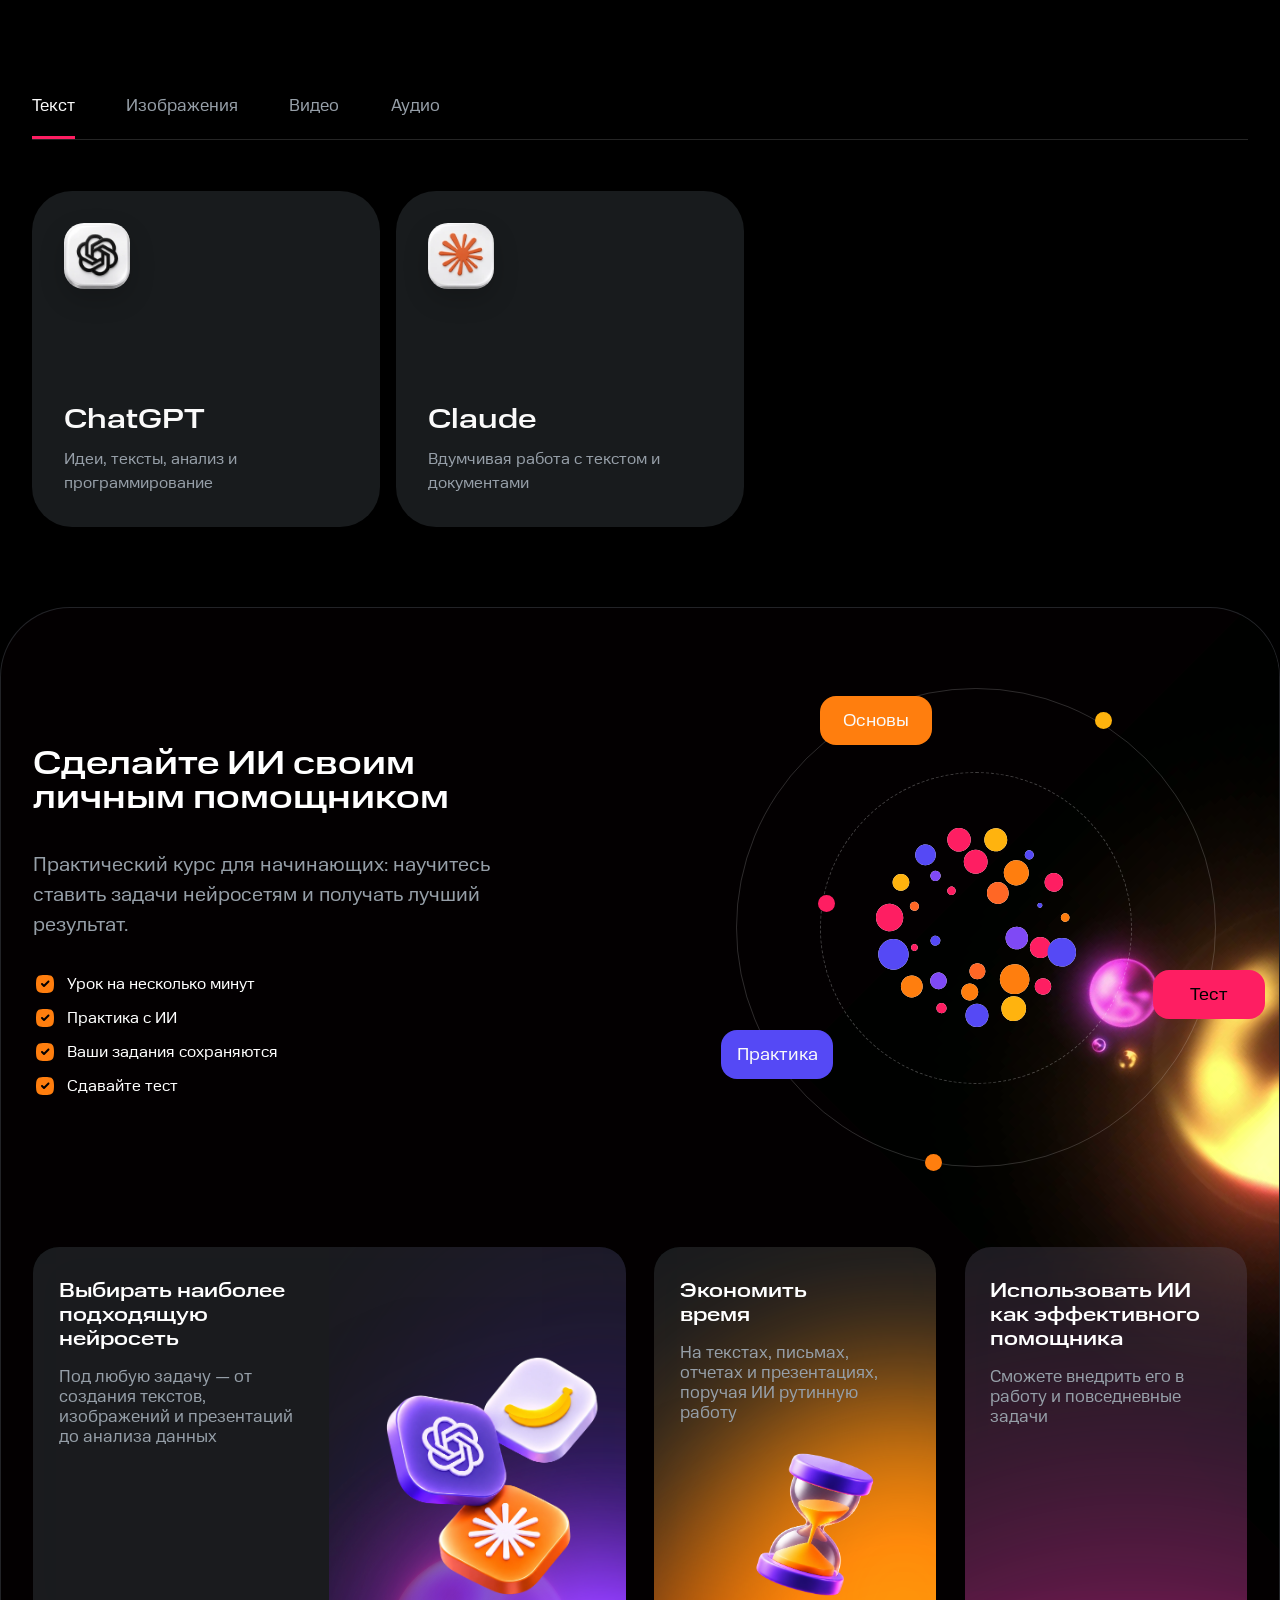
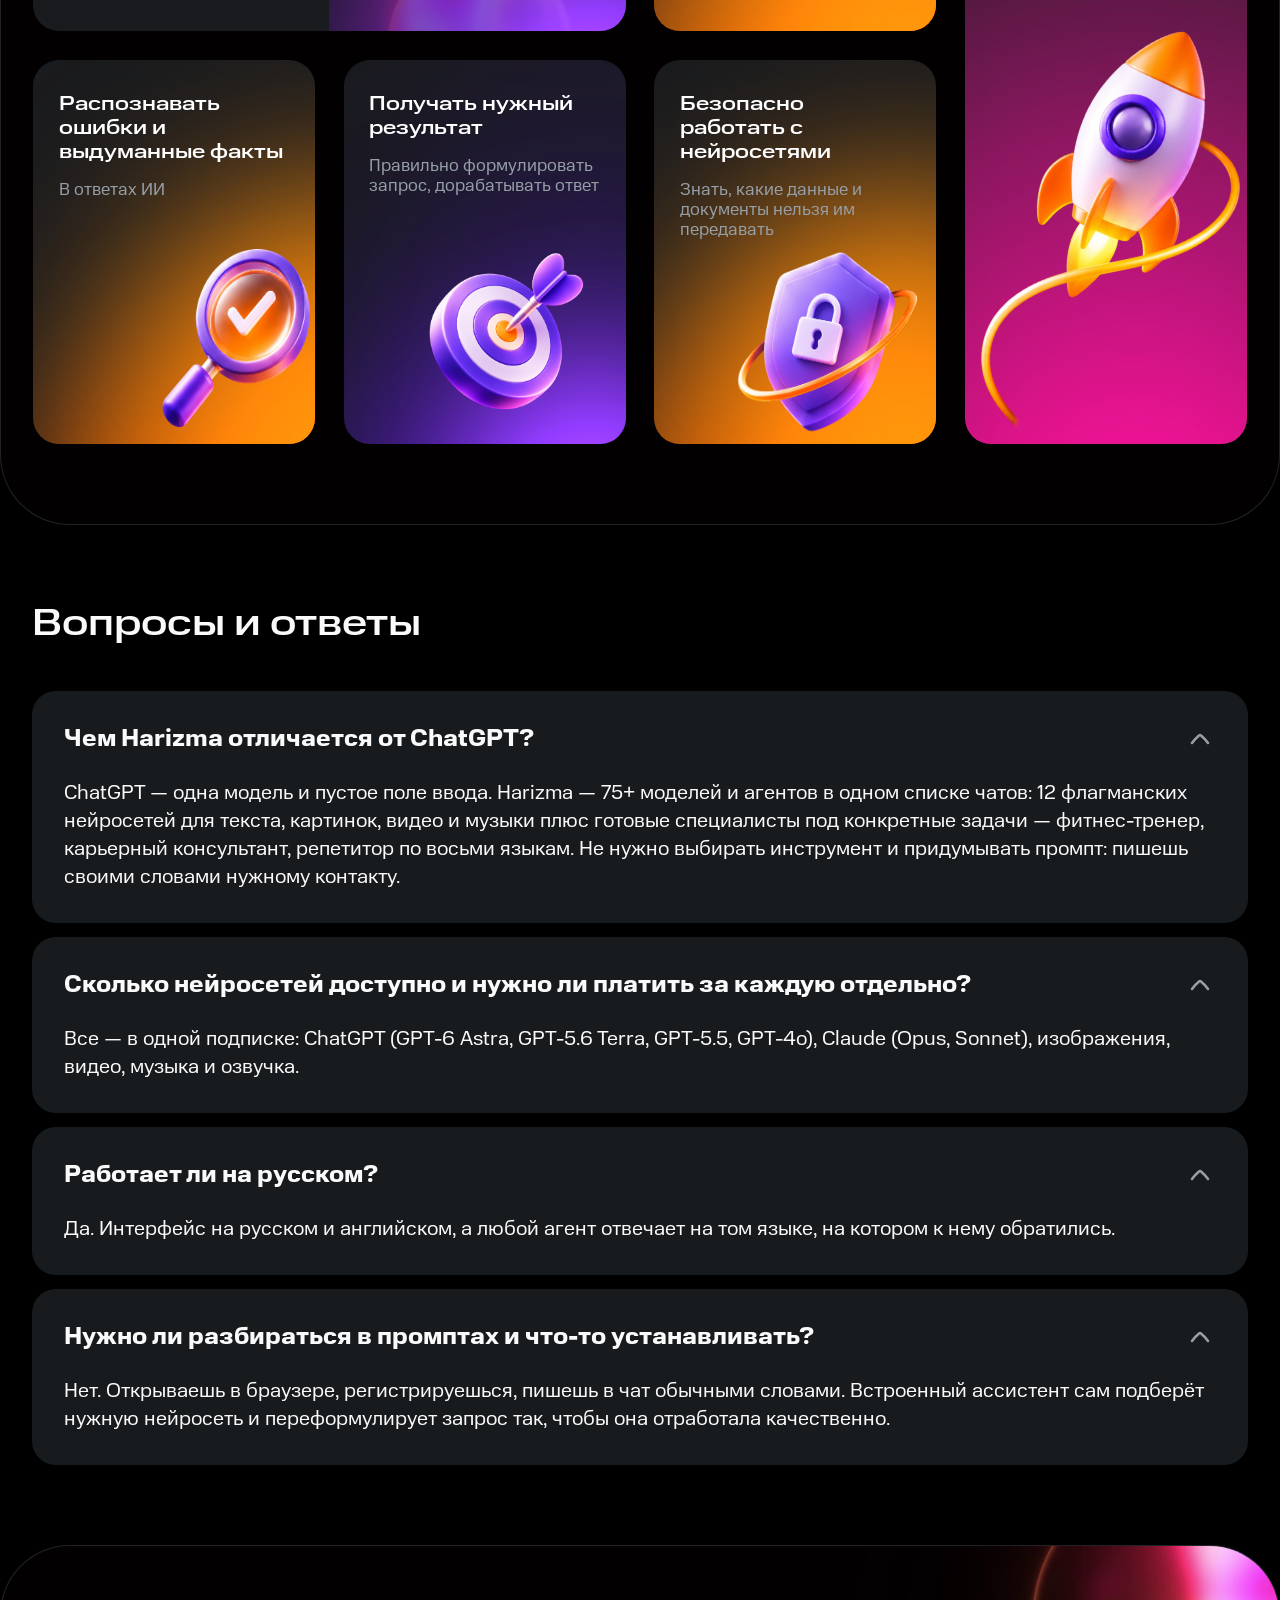
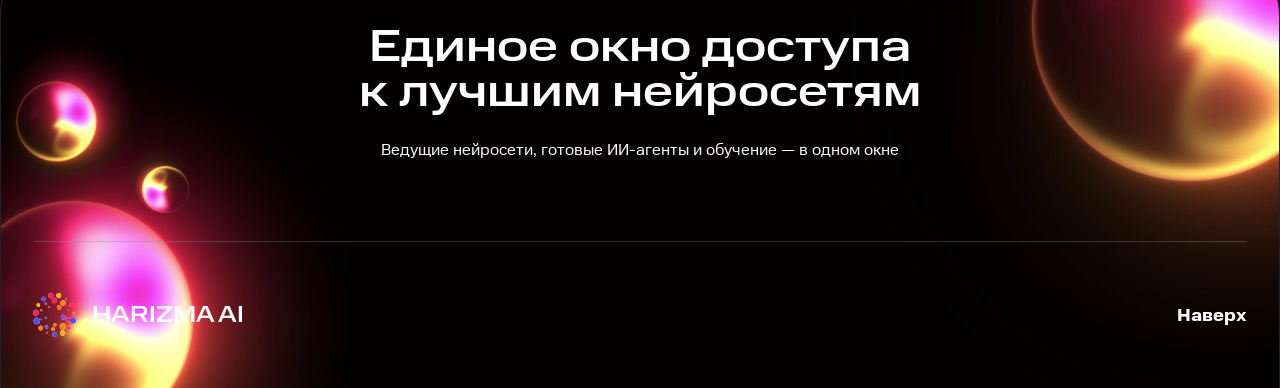
==== commit 32c059e0: "Publish responsive course card styles" ====
--- a/index.html
+++ b/index.html
@@ -1,4 +1,4 @@
-<!doctype html><html lang="ru"><head><meta charset="utf-8"><meta name="viewport" content="width=device-width,initial-scale=1"><title>Harizma AI</title><meta name="description" content="Нейросети, агенты и обучение в одном пространстве."><link rel="stylesheet" href="style.css"><link rel="stylesheet" href="studio.css"><link rel="stylesheet" href="figma-rebuild.css"><link rel="stylesheet" href="figma-sections.css?v=ce09539"><link rel="stylesheet" href="concept-dark.css?v=3"></head><body class="figma-rebuild harizma-concept concept-dark">
+<!doctype html><html lang="ru"><head><meta charset="utf-8"><meta name="viewport" content="width=device-width,initial-scale=1"><title>Harizma AI</title><meta name="description" content="Нейросети, агенты и обучение в одном пространстве."><link rel="stylesheet" href="style.css"><link rel="stylesheet" href="studio.css"><link rel="stylesheet" href="figma-rebuild.css"><link rel="stylesheet" href="figma-sections.css?v=ce09539"><link rel="stylesheet" href="concept-dark.css?v=4"></head><body class="figma-rebuild harizma-concept concept-dark">
 <header class="nav"><div class="nav-inner"><a class="logo" href="#top"><img class="logo-mark" src="assets/concept-header-logo.svg" alt=""> <span>HARIZMA AI</span></a><nav aria-label="Основная навигация"><a href="#features">Возможности</a><a href="#models">Нейросети</a><a href="#agents">Агенты</a><a href="#learn">Обучение</a></nav><a class="nav-cta" href="#start">ПОПРОБОВАТЬ</a></div></header>
 <main id="top"><section class="studio-hero" aria-labelledby="studio-title">
   <div class="studio-atmosphere" aria-hidden="true"></div>
--- a/concept-dark.css
+++ b/concept-dark.css
@@ -384,3 +384,12 @@
     height: 100%;
   }
 }
+
+@media (max-width: 640px) {
+  .concept-dark .f-course-grid .course-selection {
+    grid-column: 1 / -1;
+  }
+  .concept-dark .course-selection .card-art {
+    top: 62%;
+  }
+}
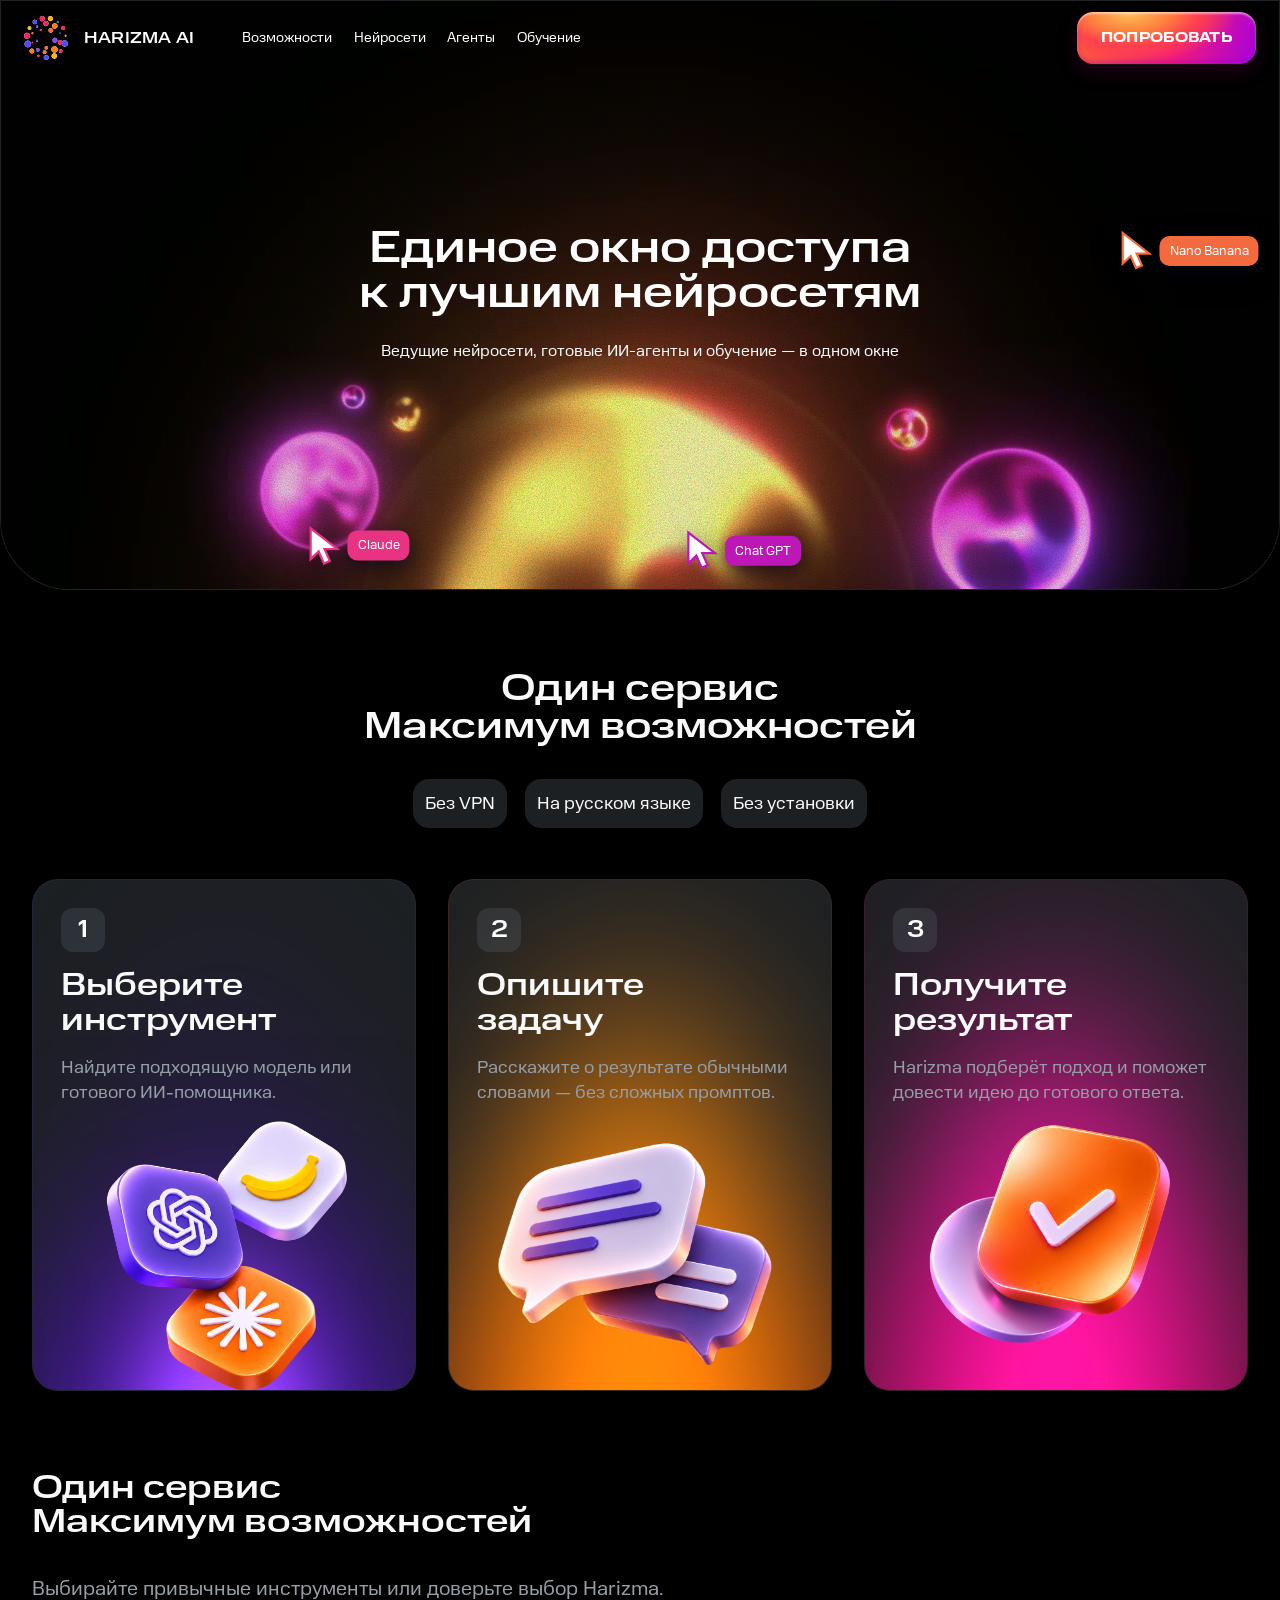
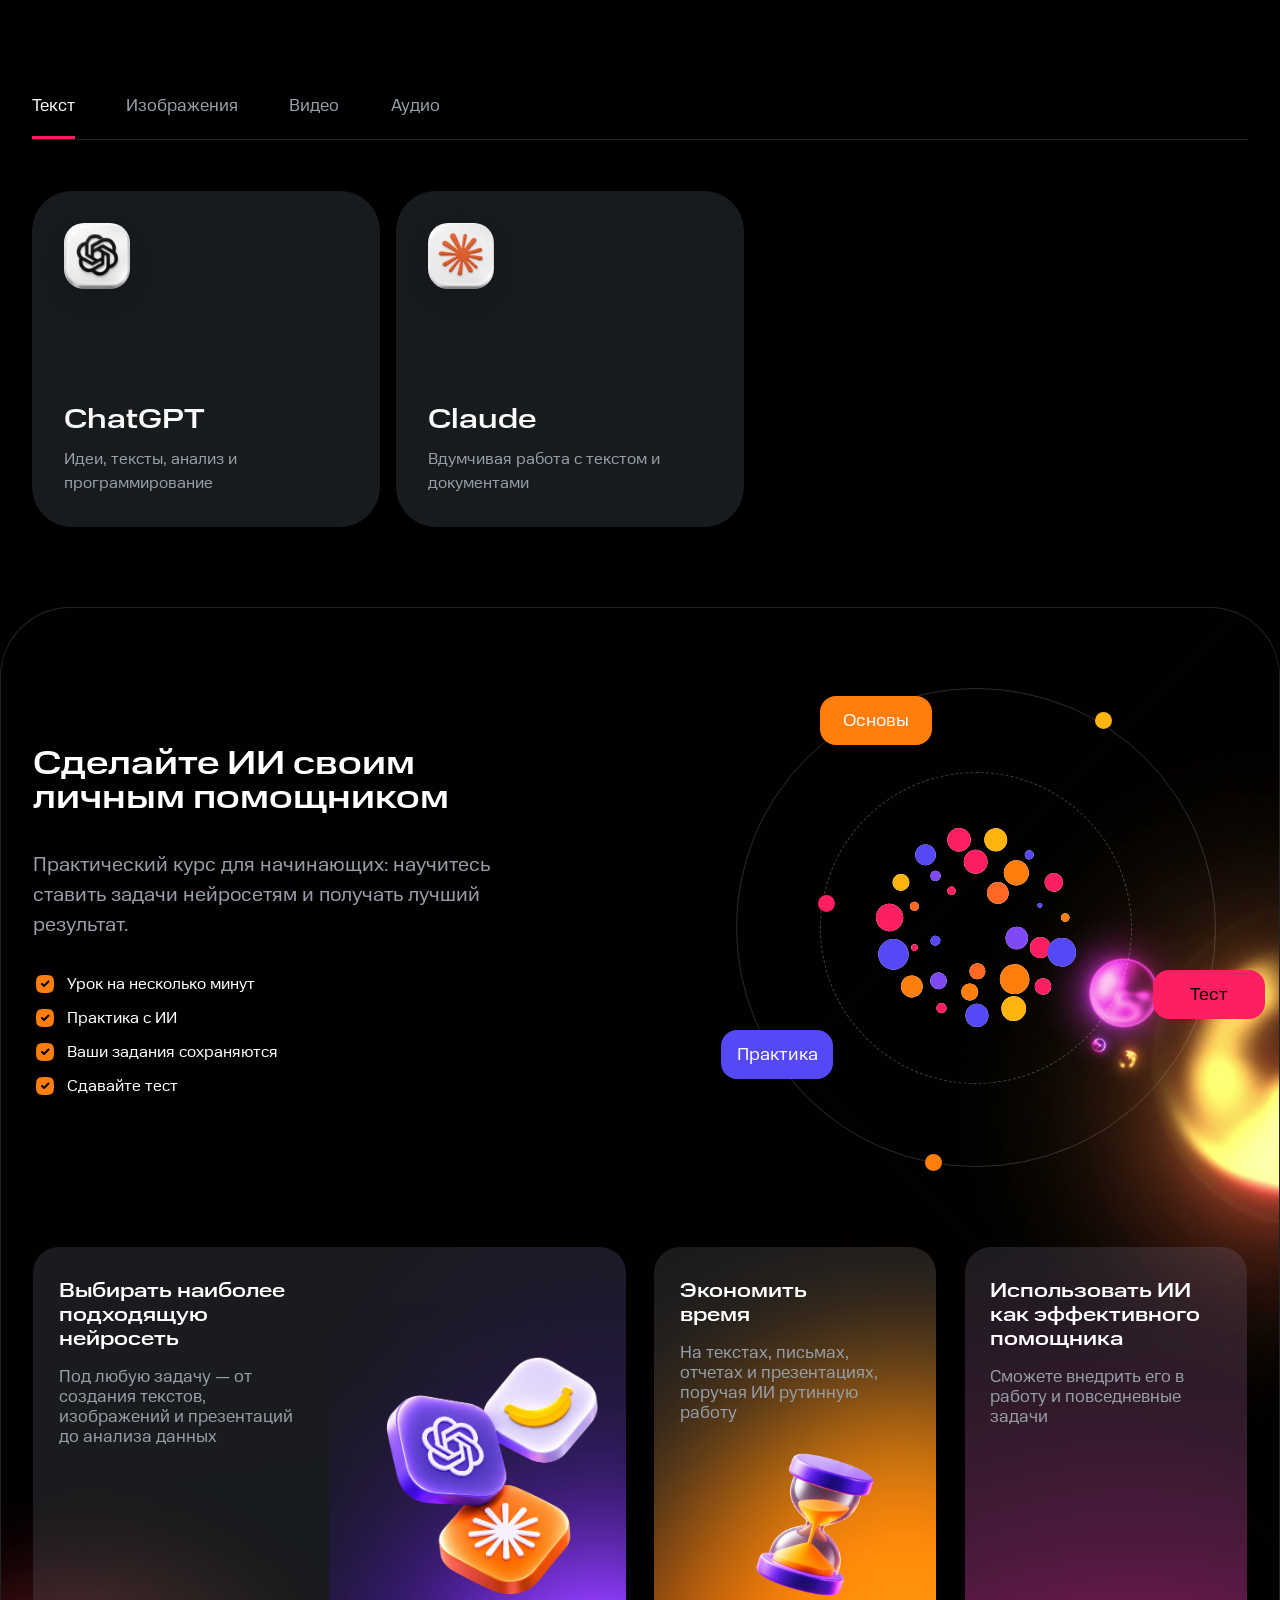
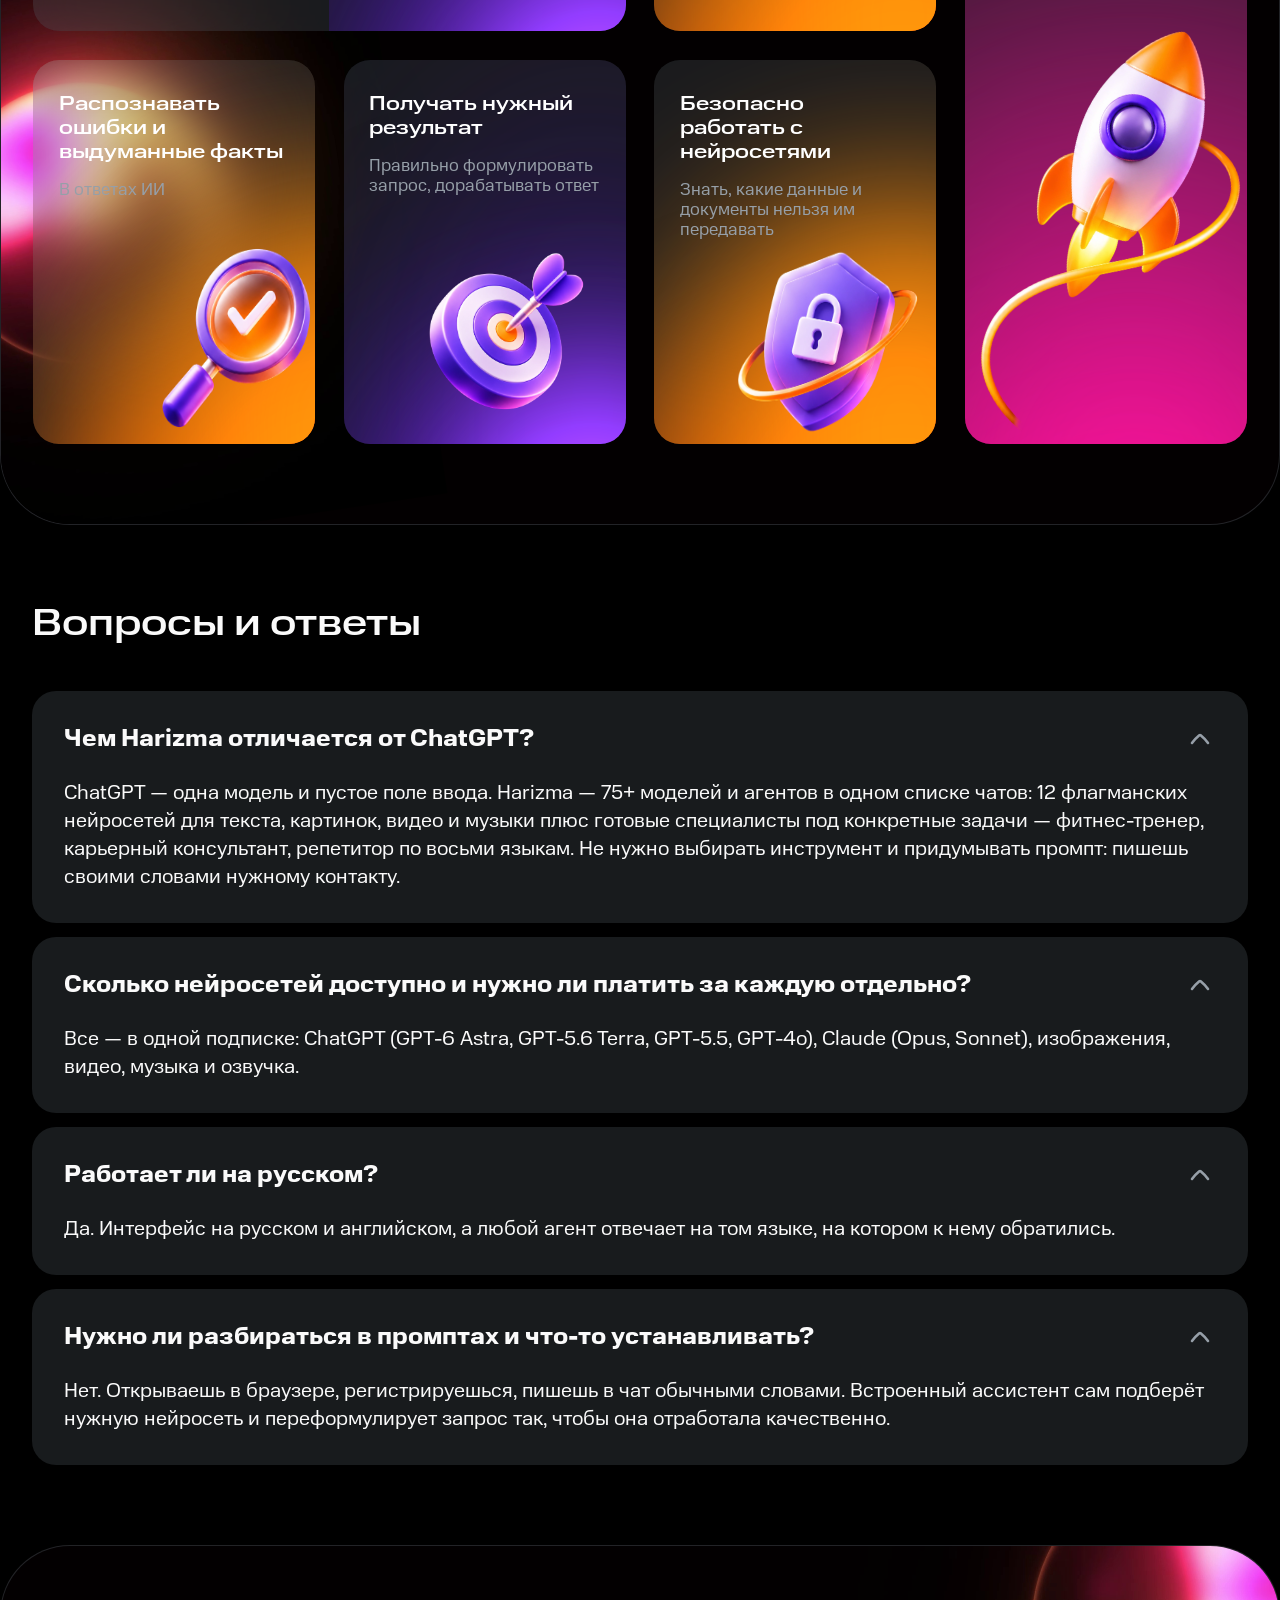
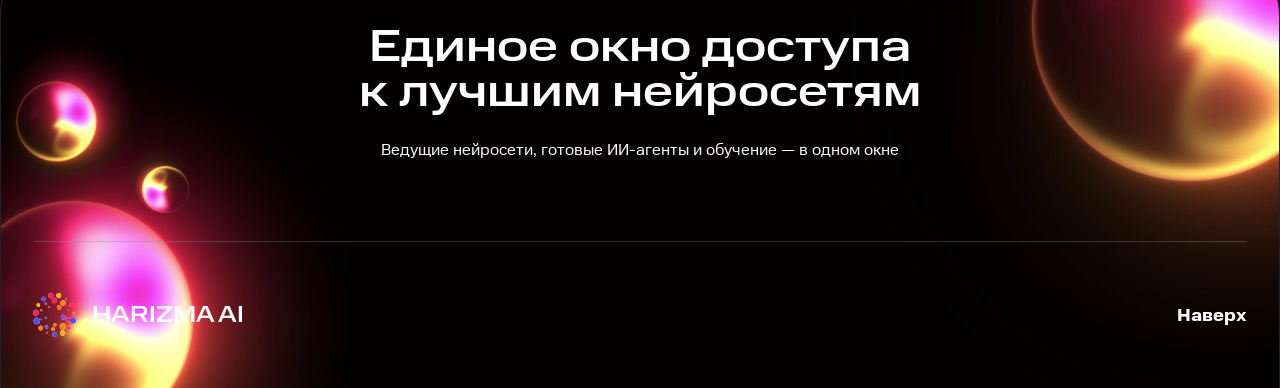
==== commit 587ec53b: "Restore course sphere behind cards" ====
--- a/index.html
+++ b/index.html
@@ -1,4 +1,4 @@
-<!doctype html><html lang="ru"><head><meta charset="utf-8"><meta name="viewport" content="width=device-width,initial-scale=1"><title>Harizma AI</title><meta name="description" content="Нейросети, агенты и обучение в одном пространстве."><link rel="stylesheet" href="style.css"><link rel="stylesheet" href="studio.css"><link rel="stylesheet" href="figma-rebuild.css"><link rel="stylesheet" href="figma-sections.css?v=ce09539"><link rel="stylesheet" href="concept-dark.css?v=4"></head><body class="figma-rebuild harizma-concept concept-dark">
+<!doctype html><html lang="ru"><head><meta charset="utf-8"><meta name="viewport" content="width=device-width,initial-scale=1"><title>Harizma AI</title><meta name="description" content="Нейросети, агенты и обучение в одном пространстве."><link rel="stylesheet" href="style.css"><link rel="stylesheet" href="studio.css"><link rel="stylesheet" href="figma-rebuild.css"><link rel="stylesheet" href="figma-sections.css?v=ce09539"><link rel="stylesheet" href="concept-dark.css?v=5"></head><body class="figma-rebuild harizma-concept concept-dark">
 <header class="nav"><div class="nav-inner"><a class="logo" href="#top"><img class="logo-mark" src="assets/concept-header-logo.svg" alt=""> <span>HARIZMA AI</span></a><nav aria-label="Основная навигация"><a href="#features">Возможности</a><a href="#models">Нейросети</a><a href="#agents">Агенты</a><a href="#learn">Обучение</a></nav><a class="nav-cta" href="#start">ПОПРОБОВАТЬ</a></div></header>
 <main id="top"><section class="studio-hero" aria-labelledby="studio-title">
   <div class="studio-atmosphere" aria-hidden="true"></div>
@@ -22,8 +22,8 @@
 </div></div></section>
 <section class="f-models" id="models"><div class="f-wrap"><h2>Один сервис<br>Максимум возможностей</h2><p>Выбирайте привычные инструменты или доверьте выбор Harizma.</p><div class="f-model-tabs" role="group" aria-label="Формат работы"><button class="active" type="button" data-model="text" aria-pressed="true" aria-controls="model-cards">Текст</button><button type="button" data-model="images" aria-pressed="false" aria-controls="model-cards">Изображения</button><button type="button" data-model="video" aria-pressed="false" aria-controls="model-cards">Видео</button><button type="button" data-model="audio" aria-pressed="false" aria-controls="model-cards">Аудио</button></div><div class="f-model-cards" id="model-cards"><article><span class="f-model-icon model-chatgpt"><img src="assets/model-chatgpt.webp" alt=""></span><h3>ChatGPT</h3><p>Идеи, тексты, анализ и программирование</p></article><article><span class="f-model-icon model-claude"><img src="assets/model-claude.webp" alt=""></span><h3>Claude</h3><p>Вдумчивая работа с текстом и документами</p></article></div></div></section>
 <section class="f-course" id="learn"><img class="f-orb f-course-orb-right" src="balls-02-poster.jpg" alt="" loading="lazy"><div class="f-wrap"><div class="f-course-copy"><h2>Сделайте ИИ своим<br>личным помощником</h2><p>Практический курс для начинающих: научитесь ставить задачи нейросетям и получать лучший результат.</p><ul><li>Урок на несколько минут</li><li>Практика с ИИ</li><li>Ваши задания сохраняются</li><li>Сдавайте тест</li></ul></div><div class="f-course-art" aria-hidden="true"><div class="f-course-ring"><img src="assets/course-logo.svg" alt=""></div><span>Основы</span><span>Тест</span><span>Практика</span><i></i><i></i><i></i></div></div>
-<div class="f-wrap f-course-grid">
-  <article class="art-card course-selection violet"><div class="card-art" aria-hidden="true"><img class="f-orb f-course-orb-left" src="comp-1-poster.jpg" alt="" loading="lazy"><img class="card-glow glow-1" src="assets/concept-49322-ellipse1.svg" alt="" loading="lazy"><img class="card-glow glow-2" src="assets/concept-49322-ellipse3.svg" alt="" loading="lazy"><img class="card-glow glow-3" src="assets/concept-49322-ellipse2.svg" alt="" loading="lazy"><div class="art-frame"><img class="art-image" src="assets/steps-models.webp" alt="" loading="lazy"></div></div><div class="art-copy"><h3>Выбирать наиболее подходящую нейросеть</h3><p>Под любую задачу — от создания текстов, изображений и презентаций до анализа данных</p></div></article>
+<div class="f-wrap f-course-grid"><img class="f-orb f-course-orb-left" src="comp-1-poster.jpg" alt="" loading="lazy">
+  <article class="art-card course-selection violet"><div class="card-art" aria-hidden="true"><img class="card-glow glow-1" src="assets/concept-49322-ellipse1.svg" alt="" loading="lazy"><img class="card-glow glow-2" src="assets/concept-49322-ellipse3.svg" alt="" loading="lazy"><img class="card-glow glow-3" src="assets/concept-49322-ellipse2.svg" alt="" loading="lazy"><div class="art-frame"><img class="art-image" src="assets/steps-models.webp" alt="" loading="lazy"></div></div><div class="art-copy"><h3>Выбирать наиболее подходящую нейросеть</h3><p>Под любую задачу — от создания текстов, изображений и презентаций до анализа данных</p></div></article>
   <article class="art-card course-errors orange"><div class="card-art" aria-hidden="true"><img class="card-glow glow-1" src="assets/concept-49322-ellipse4.svg" alt="" loading="lazy"><img class="card-glow glow-2" src="assets/concept-49322-ellipse6.svg" alt="" loading="lazy"><img class="card-glow glow-3" src="assets/concept-49322-ellipse5.svg" alt="" loading="lazy"><div class="art-frame"><img class="art-image" src="assets/course-search.webp" alt="" loading="lazy"></div></div><div class="art-copy"><h3>Распознавать ошибки и выдуманные факты</h3><p>В ответах ИИ</p></div></article>
   <article class="art-card course-results violet"><div class="card-art" aria-hidden="true"><img class="card-glow glow-1" src="assets/concept-49322-ellipse1.svg" alt="" loading="lazy"><img class="card-glow glow-2" src="assets/concept-49322-ellipse3.svg" alt="" loading="lazy"><img class="card-glow glow-3" src="assets/concept-49322-ellipse2.svg" alt="" loading="lazy"><div class="art-frame"><img class="art-image" src="assets/course-target.webp" alt="" loading="lazy"></div></div><div class="art-copy"><h3>Получать нужный результат</h3><p>Правильно формулировать запрос, дорабатывать ответ</p></div></article>
   <article class="art-card course-speed orange"><div class="card-art" aria-hidden="true"><img class="card-glow glow-1" src="assets/concept-49322-ellipse4.svg" alt="" loading="lazy"><img class="card-glow glow-2" src="assets/concept-49322-ellipse6.svg" alt="" loading="lazy"><img class="card-glow glow-3" src="assets/concept-49322-ellipse5.svg" alt="" loading="lazy"><div class="art-frame"><img class="art-image" src="assets/course-time.webp" alt="" loading="lazy"></div></div><div class="art-copy"><h3>Экономить<br>время</h3><p>На текстах, письмах, отчетах и презентациях, поручая ИИ рутинную работу</p></div></article>
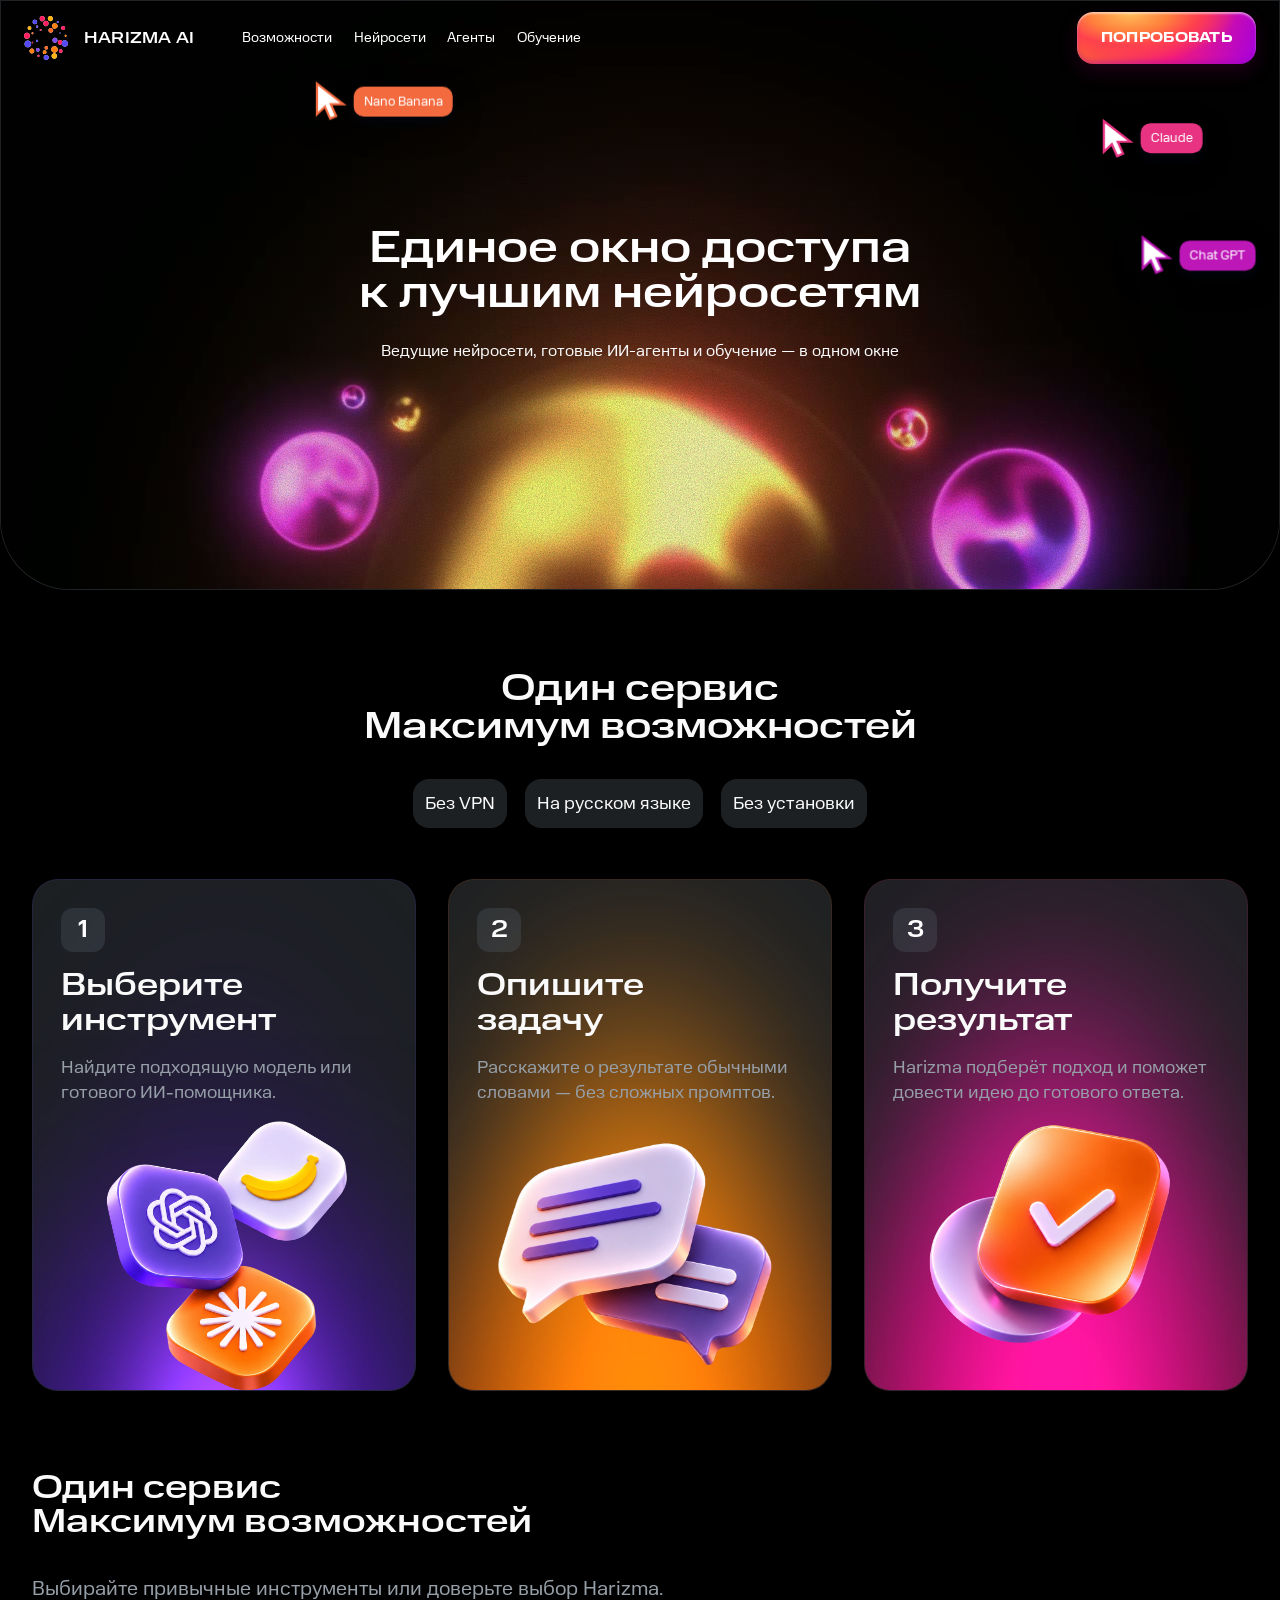
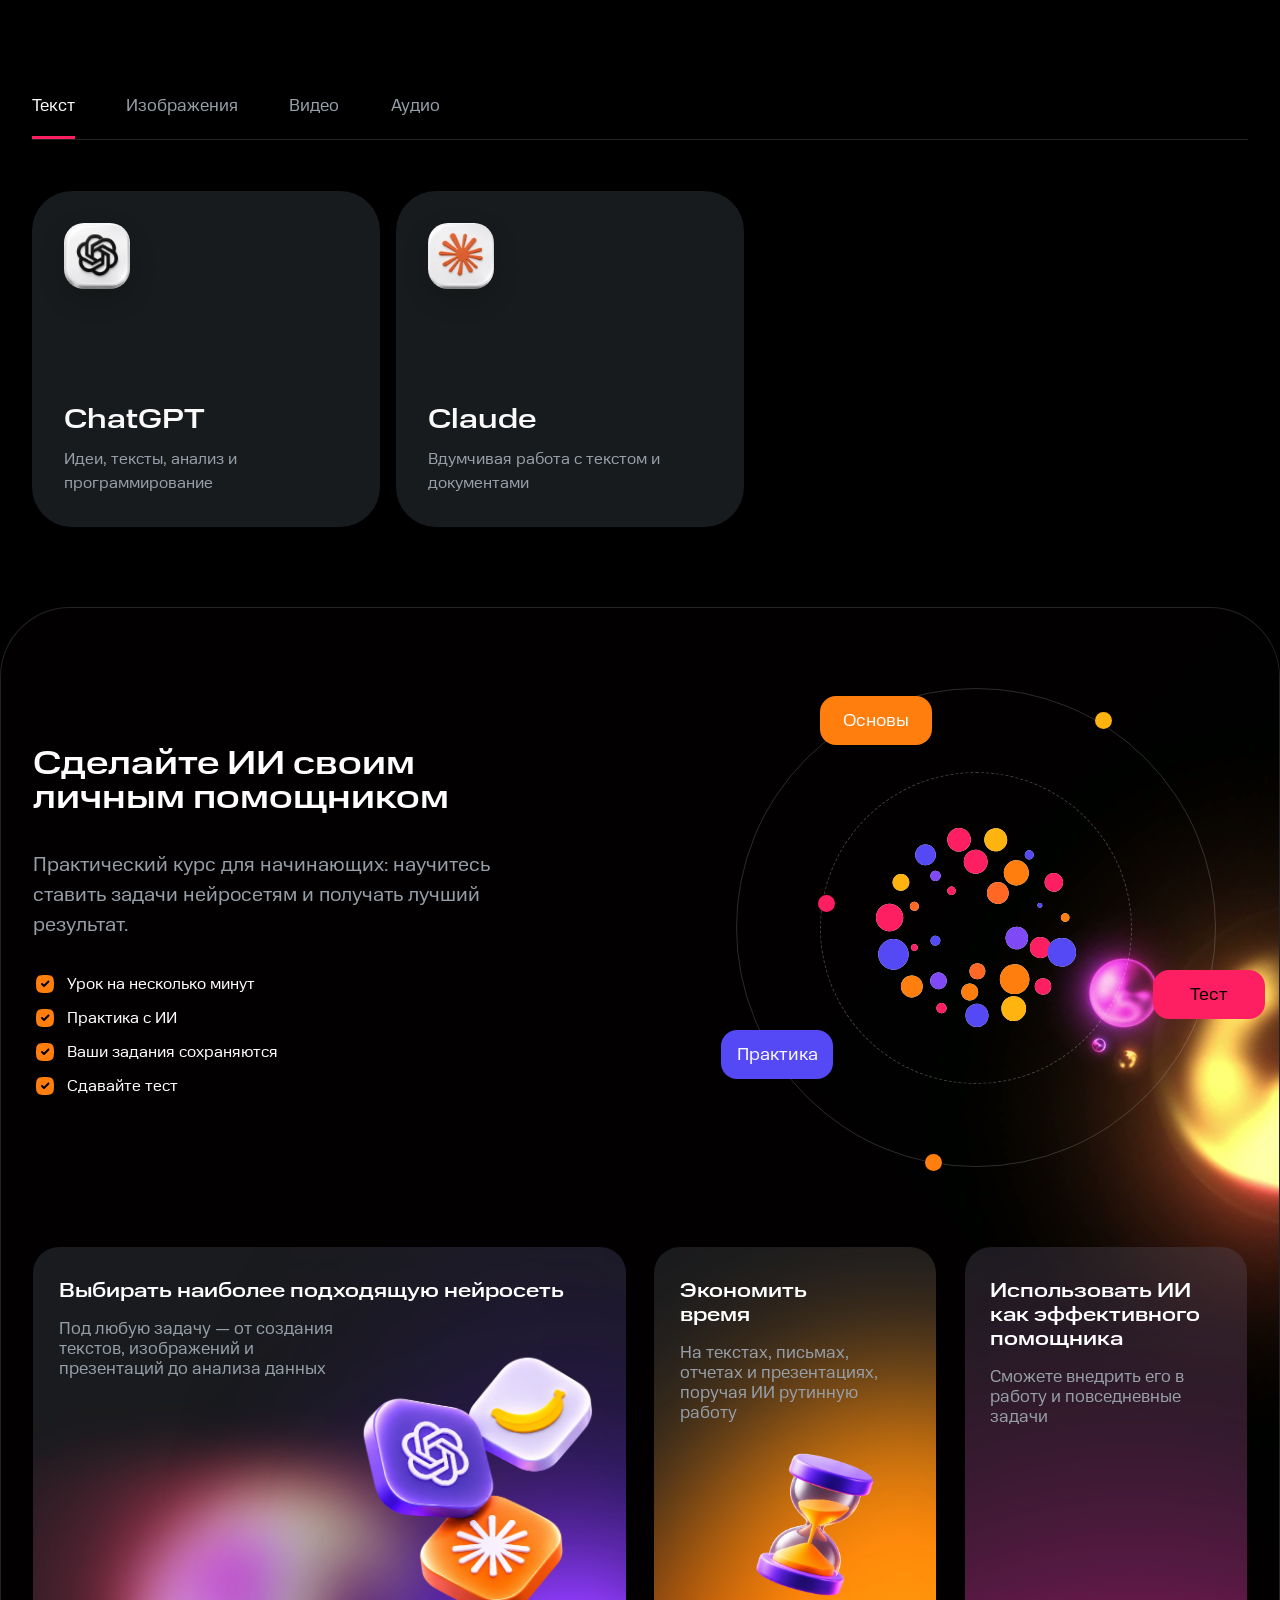
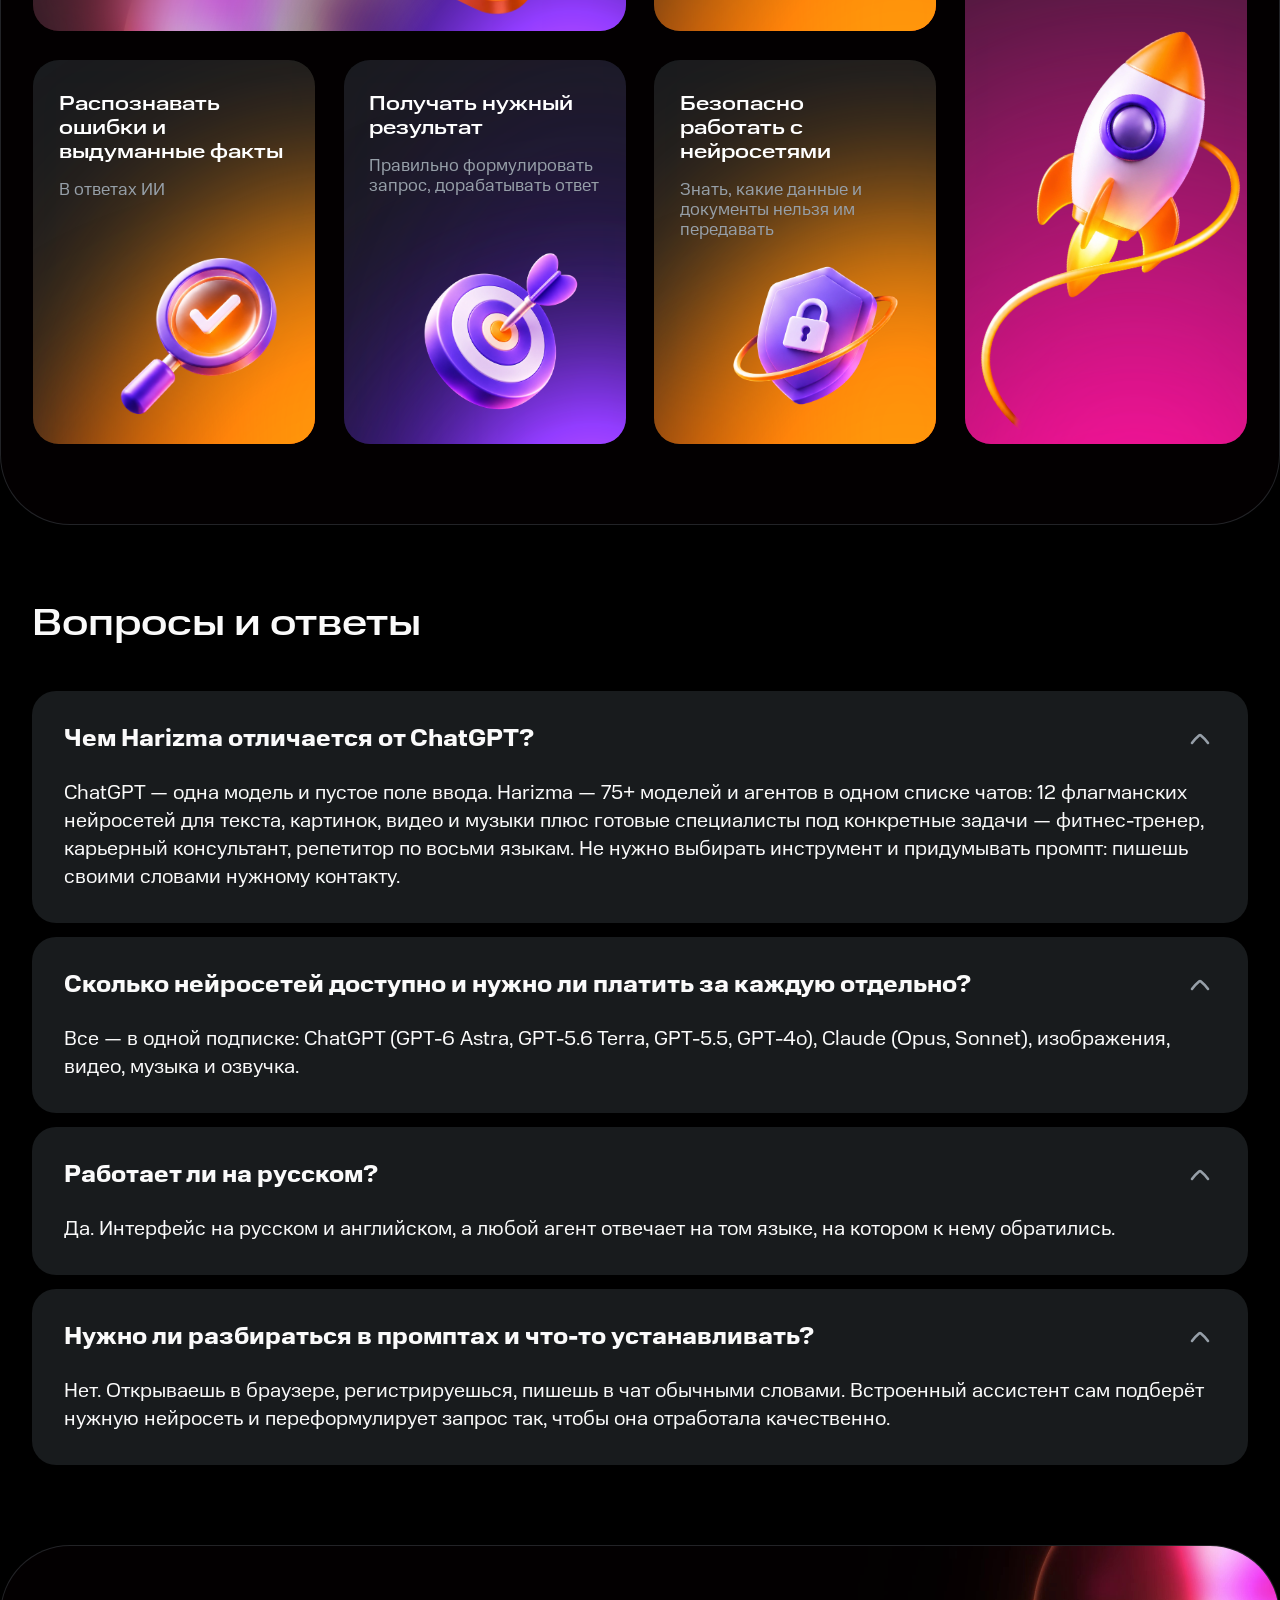
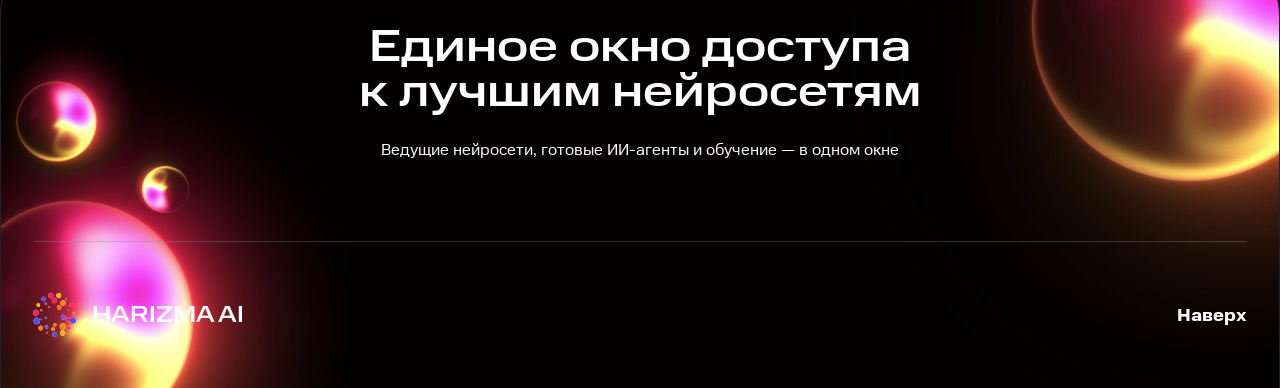
==== commit 3be2c800: "Clip course sphere behind first card without covering text" ====
--- a/index.html
+++ b/index.html
@@ -1,4 +1,4 @@
-<!doctype html><html lang="ru"><head><meta charset="utf-8"><meta name="viewport" content="width=device-width,initial-scale=1"><title>Harizma AI</title><meta name="description" content="Нейросети, агенты и обучение в одном пространстве."><link rel="stylesheet" href="style.css"><link rel="stylesheet" href="studio.css"><link rel="stylesheet" href="figma-rebuild.css"><link rel="stylesheet" href="figma-sections.css?v=ce09539"><link rel="stylesheet" href="concept-dark.css?v=5"></head><body class="figma-rebuild harizma-concept concept-dark">
+<!doctype html><html lang="ru"><head><meta charset="utf-8"><meta name="viewport" content="width=device-width,initial-scale=1"><title>Harizma AI</title><meta name="description" content="Нейросети, агенты и обучение в одном пространстве."><link rel="stylesheet" href="style.css"><link rel="stylesheet" href="studio.css"><link rel="stylesheet" href="figma-rebuild.css"><link rel="stylesheet" href="figma-sections.css?v=ce09539"><link rel="stylesheet" href="concept-dark.css?v=6"></head><body class="figma-rebuild harizma-concept concept-dark">
 <header class="nav"><div class="nav-inner"><a class="logo" href="#top"><img class="logo-mark" src="assets/concept-header-logo.svg" alt=""> <span>HARIZMA AI</span></a><nav aria-label="Основная навигация"><a href="#features">Возможности</a><a href="#models">Нейросети</a><a href="#agents">Агенты</a><a href="#learn">Обучение</a></nav><a class="nav-cta" href="#start">ПОПРОБОВАТЬ</a></div></header>
 <main id="top"><section class="studio-hero" aria-labelledby="studio-title">
   <div class="studio-atmosphere" aria-hidden="true"></div>
@@ -22,7 +22,7 @@
 </div></div></section>
 <section class="f-models" id="models"><div class="f-wrap"><h2>Один сервис<br>Максимум возможностей</h2><p>Выбирайте привычные инструменты или доверьте выбор Harizma.</p><div class="f-model-tabs" role="group" aria-label="Формат работы"><button class="active" type="button" data-model="text" aria-pressed="true" aria-controls="model-cards">Текст</button><button type="button" data-model="images" aria-pressed="false" aria-controls="model-cards">Изображения</button><button type="button" data-model="video" aria-pressed="false" aria-controls="model-cards">Видео</button><button type="button" data-model="audio" aria-pressed="false" aria-controls="model-cards">Аудио</button></div><div class="f-model-cards" id="model-cards"><article><span class="f-model-icon model-chatgpt"><img src="assets/model-chatgpt.webp" alt=""></span><h3>ChatGPT</h3><p>Идеи, тексты, анализ и программирование</p></article><article><span class="f-model-icon model-claude"><img src="assets/model-claude.webp" alt=""></span><h3>Claude</h3><p>Вдумчивая работа с текстом и документами</p></article></div></div></section>
 <section class="f-course" id="learn"><img class="f-orb f-course-orb-right" src="balls-02-poster.jpg" alt="" loading="lazy"><div class="f-wrap"><div class="f-course-copy"><h2>Сделайте ИИ своим<br>личным помощником</h2><p>Практический курс для начинающих: научитесь ставить задачи нейросетям и получать лучший результат.</p><ul><li>Урок на несколько минут</li><li>Практика с ИИ</li><li>Ваши задания сохраняются</li><li>Сдавайте тест</li></ul></div><div class="f-course-art" aria-hidden="true"><div class="f-course-ring"><img src="assets/course-logo.svg" alt=""></div><span>Основы</span><span>Тест</span><span>Практика</span><i></i><i></i><i></i></div></div>
-<div class="f-wrap f-course-grid"><img class="f-orb f-course-orb-left" src="comp-1-poster.jpg" alt="" loading="lazy">
+<div class="f-wrap f-course-grid"><div class="course-orb-stage" aria-hidden="true"><img class="f-orb f-course-orb-left" src="comp-1-poster.jpg" alt="" loading="lazy"></div>
   <article class="art-card course-selection violet"><div class="card-art" aria-hidden="true"><img class="card-glow glow-1" src="assets/concept-49322-ellipse1.svg" alt="" loading="lazy"><img class="card-glow glow-2" src="assets/concept-49322-ellipse3.svg" alt="" loading="lazy"><img class="card-glow glow-3" src="assets/concept-49322-ellipse2.svg" alt="" loading="lazy"><div class="art-frame"><img class="art-image" src="assets/steps-models.webp" alt="" loading="lazy"></div></div><div class="art-copy"><h3>Выбирать наиболее подходящую нейросеть</h3><p>Под любую задачу — от создания текстов, изображений и презентаций до анализа данных</p></div></article>
   <article class="art-card course-errors orange"><div class="card-art" aria-hidden="true"><img class="card-glow glow-1" src="assets/concept-49322-ellipse4.svg" alt="" loading="lazy"><img class="card-glow glow-2" src="assets/concept-49322-ellipse6.svg" alt="" loading="lazy"><img class="card-glow glow-3" src="assets/concept-49322-ellipse5.svg" alt="" loading="lazy"><div class="art-frame"><img class="art-image" src="assets/course-search.webp" alt="" loading="lazy"></div></div><div class="art-copy"><h3>Распознавать ошибки и выдуманные факты</h3><p>В ответах ИИ</p></div></article>
   <article class="art-card course-results violet"><div class="card-art" aria-hidden="true"><img class="card-glow glow-1" src="assets/concept-49322-ellipse1.svg" alt="" loading="lazy"><img class="card-glow glow-2" src="assets/concept-49322-ellipse3.svg" alt="" loading="lazy"><img class="card-glow glow-3" src="assets/concept-49322-ellipse2.svg" alt="" loading="lazy"><div class="art-frame"><img class="art-image" src="assets/course-target.webp" alt="" loading="lazy"></div></div><div class="art-copy"><h3>Получать нужный результат</h3><p>Правильно формулировать запрос, дорабатывать ответ</p></div></article>
--- a/concept-dark.css
+++ b/concept-dark.css
@@ -326,70 +326,58 @@
   }
 }
 
-/* Keep the sphere in the artwork area, clear of the course card copy. */
-.concept-dark .course-selection .card-art {
-  left: 50%;
+/* Clip the background sphere to the lower part of the first card's footprint. */
+.concept-dark .f-course-grid .course-orb-stage {
+  position: absolute;
+  grid-area: 1 / 1 / 2 / 3;
+  inset: 55% 0 0;
+  z-index: 0;
   overflow: hidden;
-}
-.concept-dark .course-selection .art-copy {
-  max-width: 52%;
-}
-.concept-dark .course-selection .card-art .f-course-orb-left {
-  --orb-size: auto;
-  top: auto;
-  left: auto;
-  right: -22%;
-  bottom: -58%;
-  width: 142%;
+  border-radius: 0 0 clamp(26px, 2vw, 40px) clamp(26px, 2vw, 40px);
+  pointer-events: none;
+}
+.concept-dark .f-course-grid .course-orb-stage .f-course-orb-left {
+  top: -100%;
+  left: -20%;
+  width: 125%;
   height: auto;
-  aspect-ratio: 1;
   max-width: none;
-  border-radius: 50%;
   transform: rotate(171.48deg);
-  opacity: .8;
-}
-.concept-dark .f-course-grid .course-selection .art-frame {
-  width: min(92%, 310px);
-  height: 86%;
+}
+.concept-dark .f-course-grid .art-card { z-index: 1; }
+.concept-dark .f-course-grid .art-frame { min-width: 220px; min-height: 190px; }
+.concept-dark .f-course-grid .course-selection .art-frame { min-width: 260px; }
+.concept-dark .f-course-grid .art-image,
+.concept-dark .f-course-grid .course-errors .art-image,
+.concept-dark .f-course-grid .course-privacy .art-image {
+  left: 0;
+  top: 0;
+  width: 100%;
+  height: 100%;
+  object-fit: contain;
 }
 @media (max-width: 1090px) {
-  .concept-dark .course-selection .card-art {
-    top: 48%;
-    left: 0;
-  }
-  .concept-dark .course-selection .art-copy {
-    max-width: none;
-  }
-  .concept-dark .course-selection .card-art .f-course-orb-left {
-    right: -15%;
-    bottom: -105%;
-    width: 110%;
-  }
-  .concept-dark .f-course-grid .course-selection .art-frame {
-    width: 74%;
-    height: 100%;
-  }
-}
-@media (max-width: 640px) {
-  .concept-dark .course-selection .card-art {
-    top: 54%;
-  }
-  .concept-dark .course-selection .card-art .f-course-orb-left {
-    right: -18%;
-    bottom: -110%;
-    width: 115%;
-  }
-  .concept-dark .f-course-grid .course-selection .art-frame {
-    width: 72%;
-    height: 100%;
-  }
-}
-
+  .concept-dark .f-course-grid .course-orb-stage {
+    grid-area: 1 / 1 / 2 / 2;
+    top: 62%;
+  }
+  .concept-dark .f-course-grid .course-orb-stage .f-course-orb-left {
+    top: -70%;
+    left: -45%;
+    width: 190%;
+  }
+}
 @media (max-width: 640px) {
   .concept-dark .f-course-grid .course-selection {
     grid-column: 1 / -1;
   }
-  .concept-dark .course-selection .card-art {
+  .concept-dark .f-course-grid .course-orb-stage {
+    grid-area: 1 / 1 / 2 / 3;
     top: 62%;
   }
-}
+  .concept-dark .f-course-grid .course-orb-stage .f-course-orb-left {
+    top: -90%;
+    left: -25%;
+    width: 150%;
+  }
+}
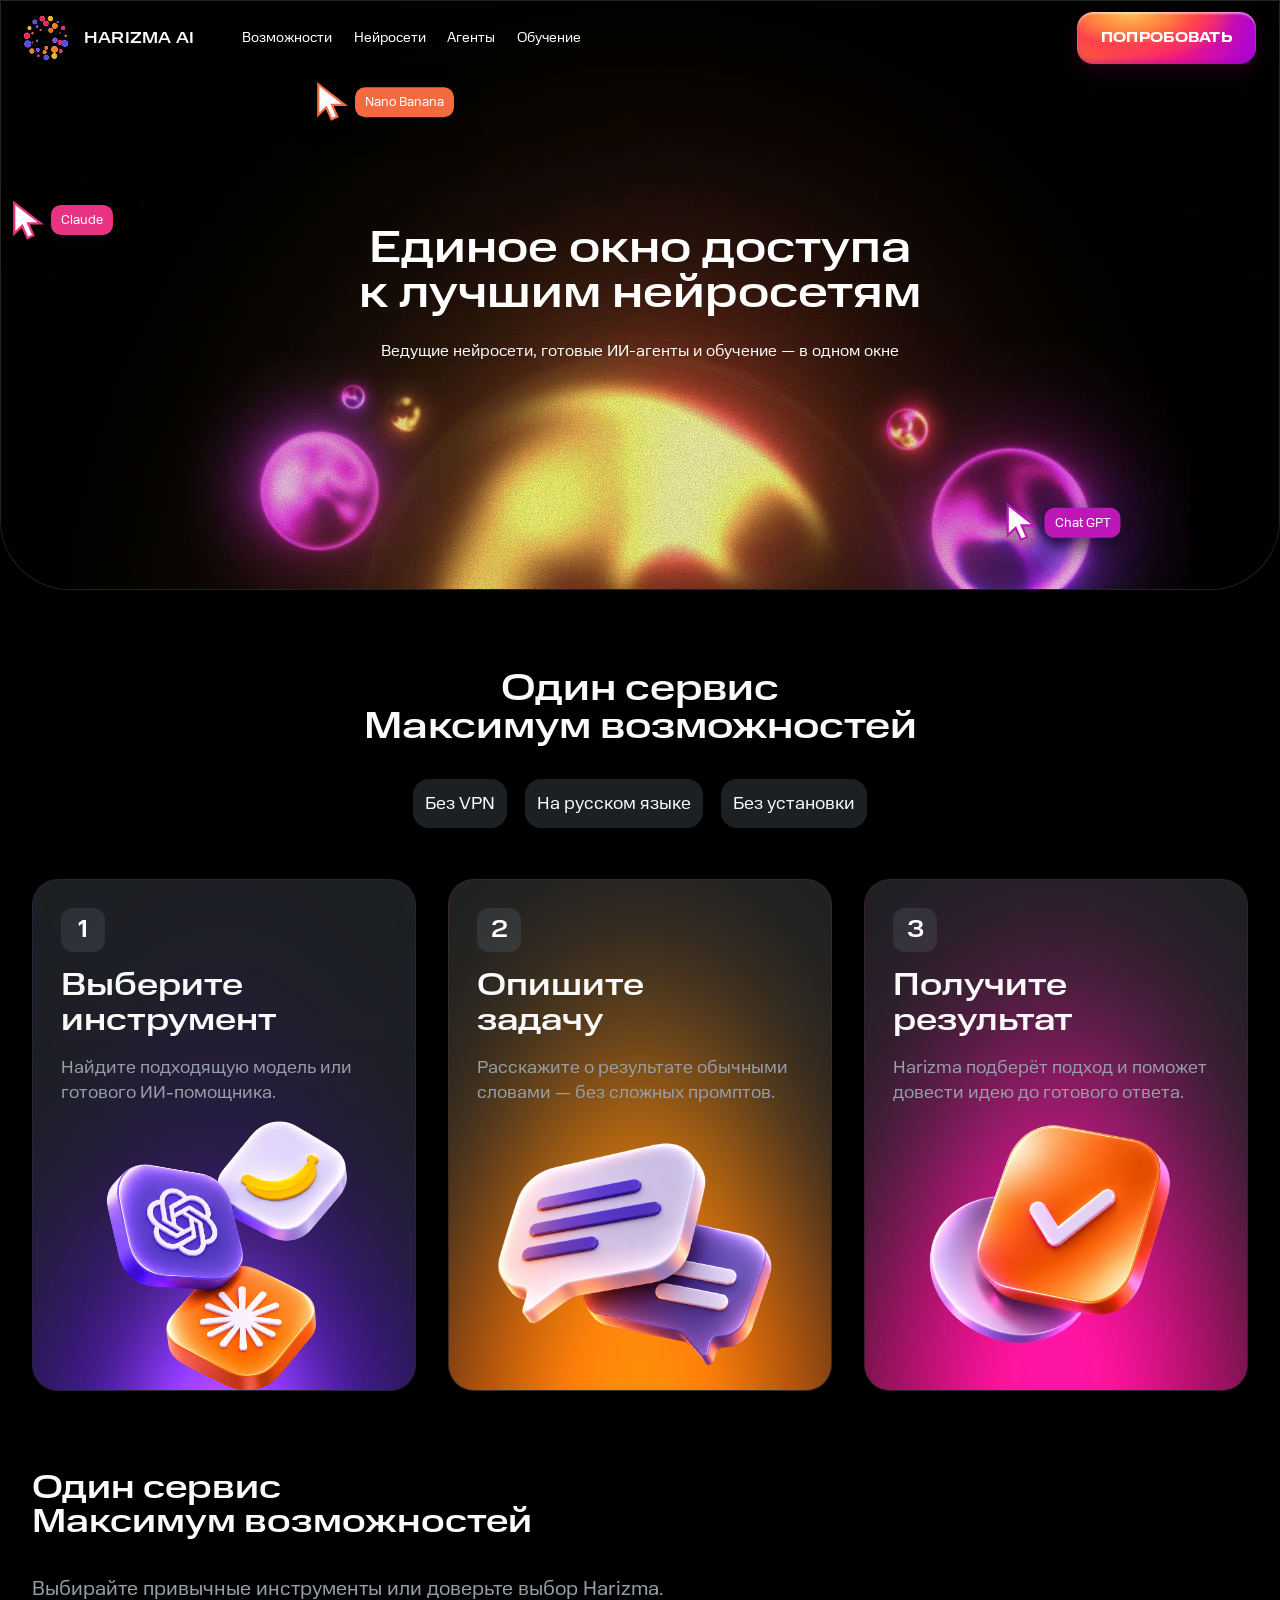
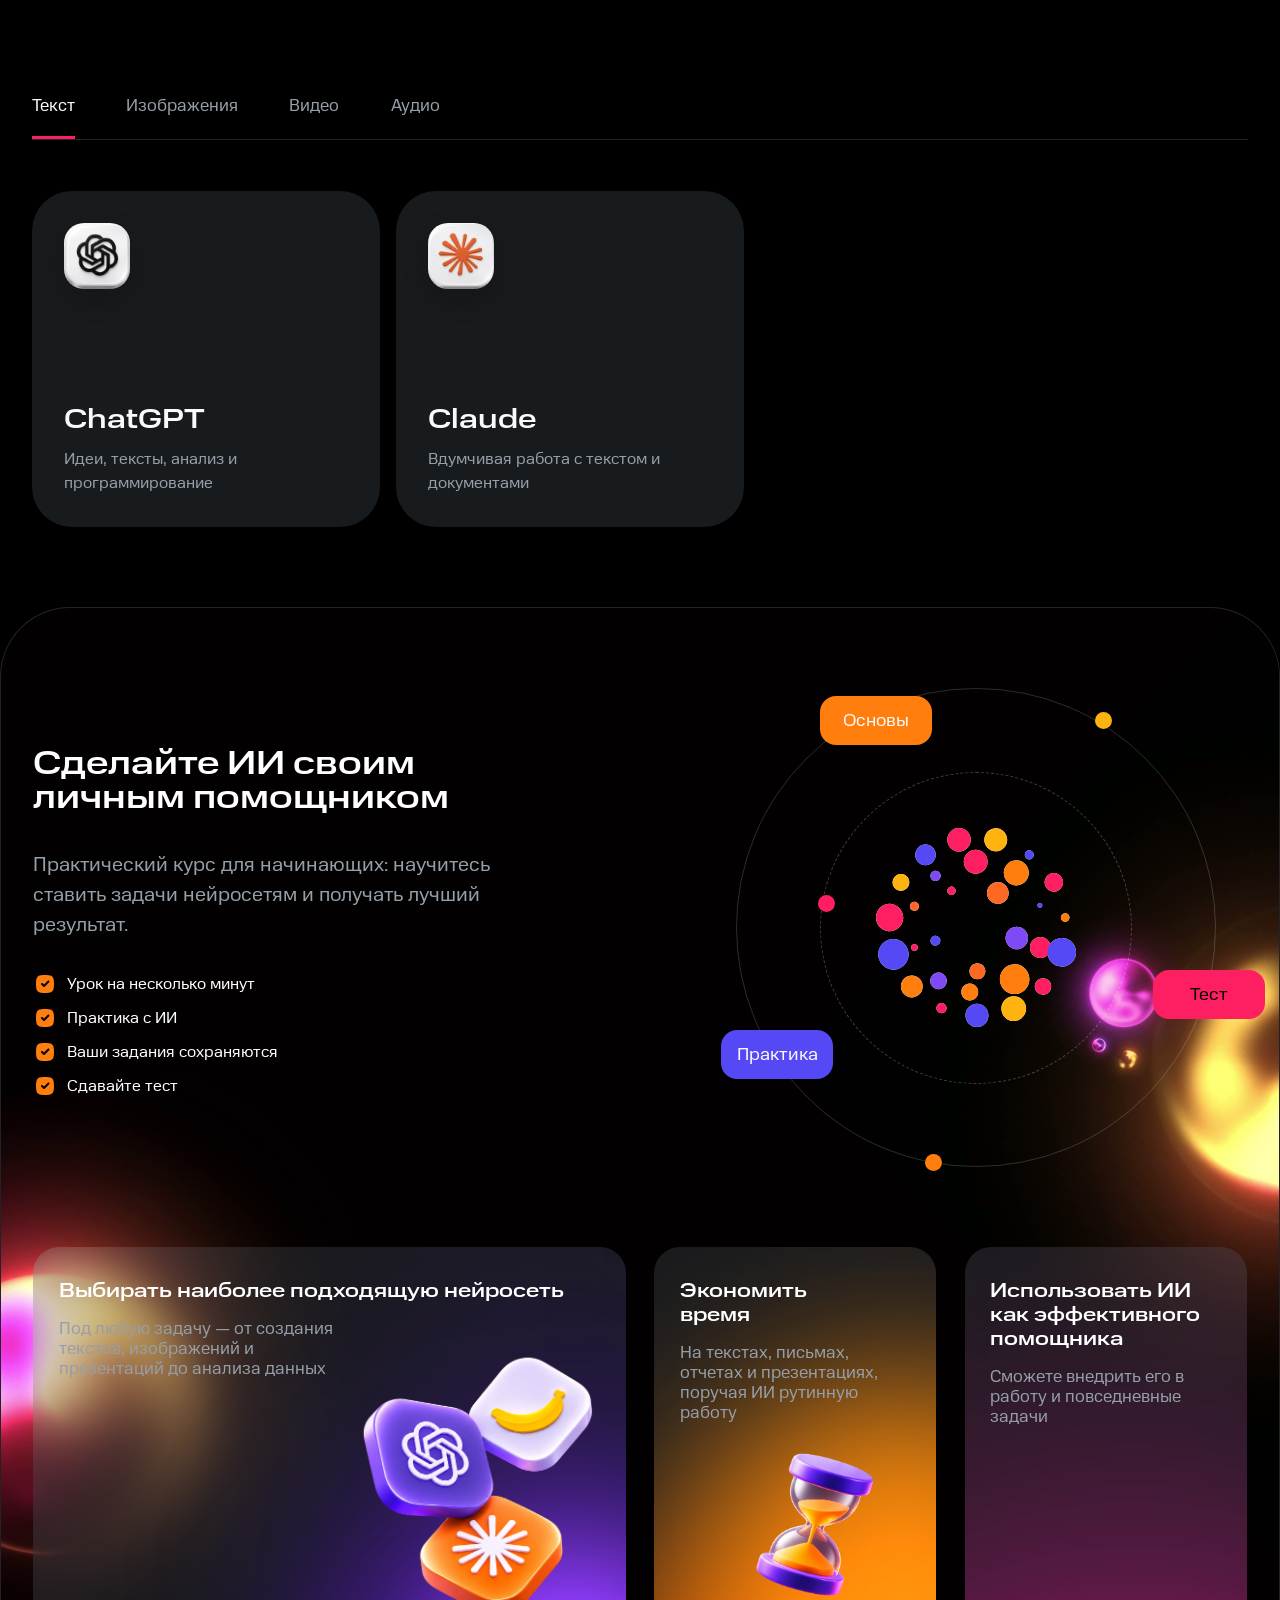
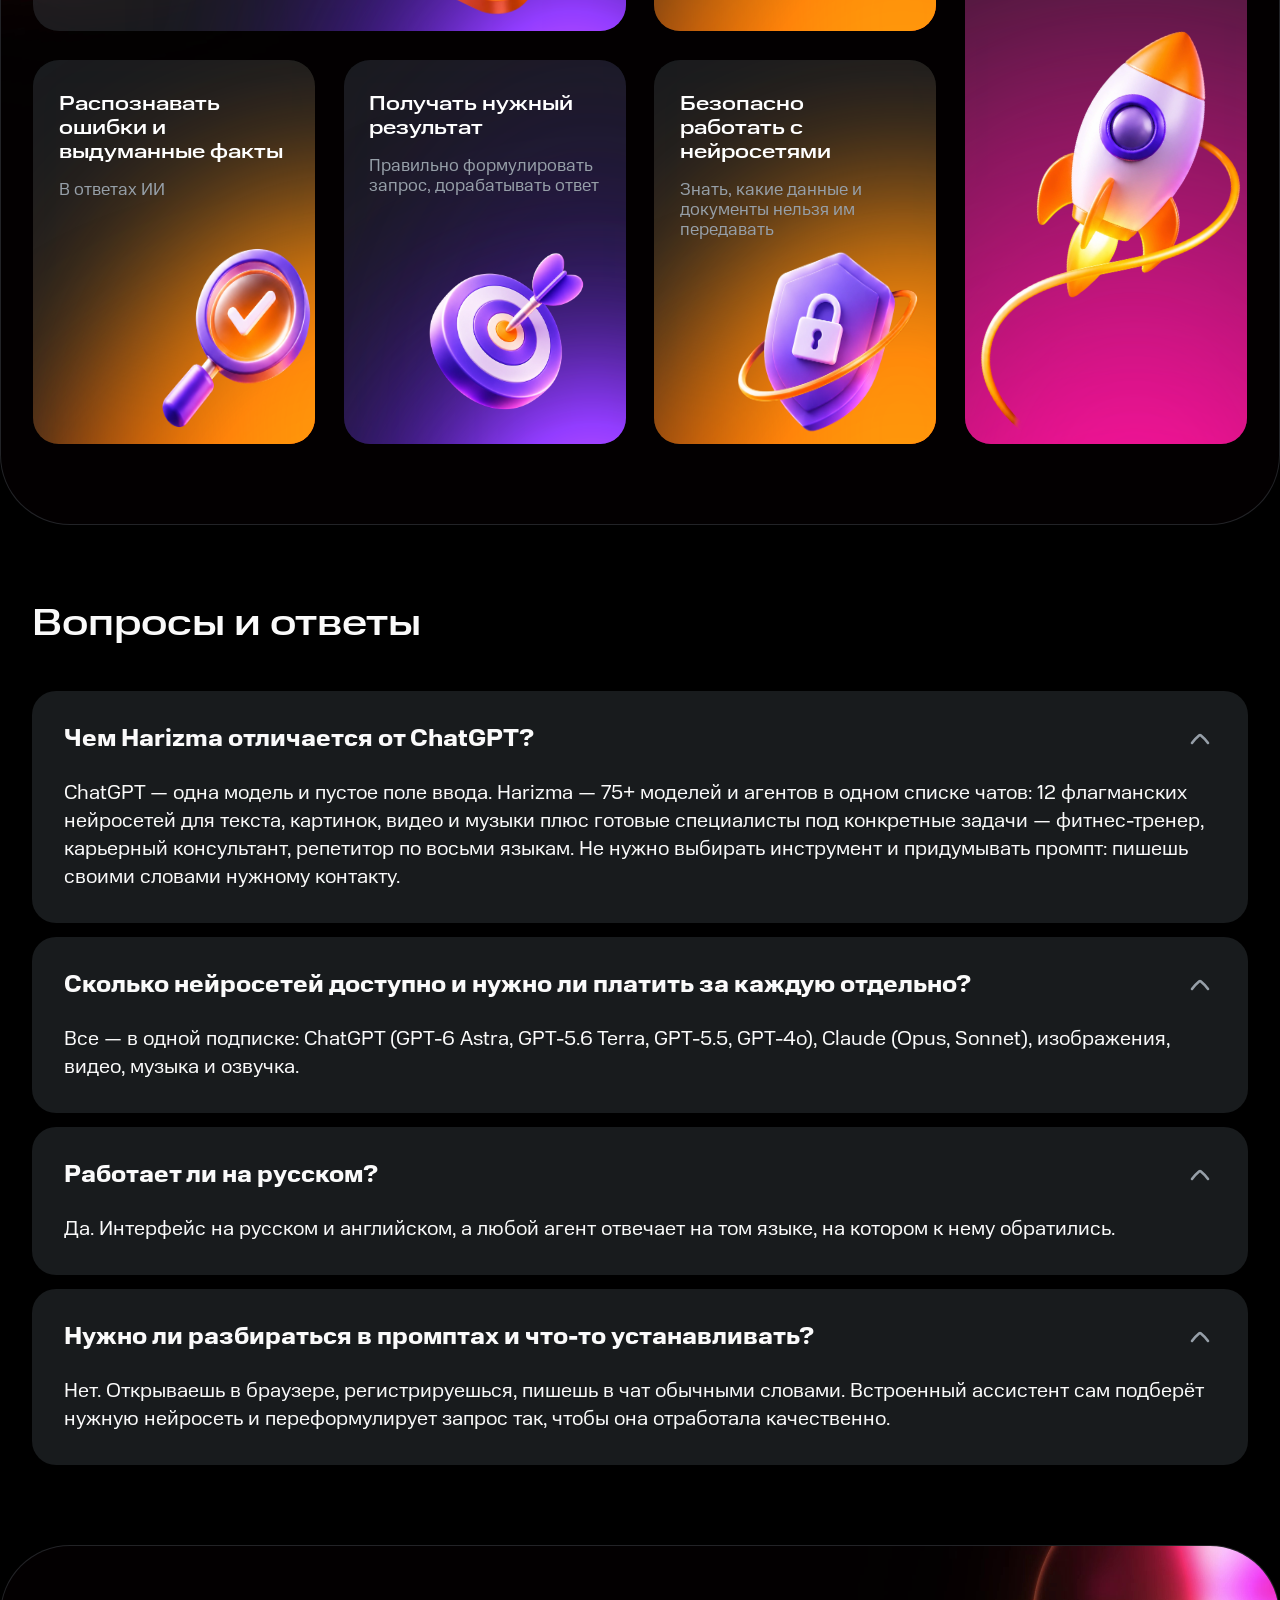
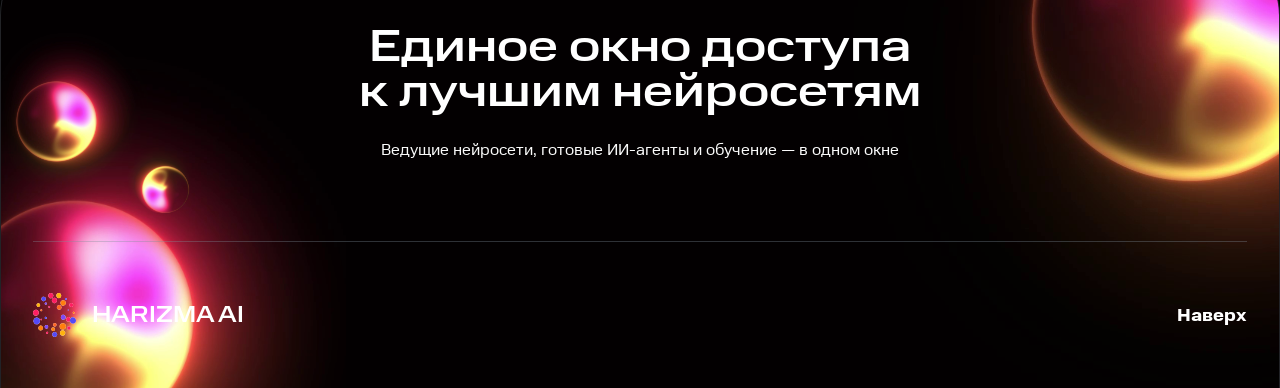
==== commit 4fdfe5c2: "Restore original course sphere placement" ====
--- a/index.html
+++ b/index.html
@@ -1,4 +1,4 @@
-<!doctype html><html lang="ru"><head><meta charset="utf-8"><meta name="viewport" content="width=device-width,initial-scale=1"><title>Harizma AI</title><meta name="description" content="Нейросети, агенты и обучение в одном пространстве."><link rel="stylesheet" href="style.css"><link rel="stylesheet" href="studio.css"><link rel="stylesheet" href="figma-rebuild.css"><link rel="stylesheet" href="figma-sections.css?v=ce09539"><link rel="stylesheet" href="concept-dark.css?v=6"></head><body class="figma-rebuild harizma-concept concept-dark">
+<!doctype html><html lang="ru"><head><meta charset="utf-8"><meta name="viewport" content="width=device-width,initial-scale=1"><title>Harizma AI</title><meta name="description" content="Нейросети, агенты и обучение в одном пространстве."><link rel="stylesheet" href="style.css"><link rel="stylesheet" href="studio.css"><link rel="stylesheet" href="figma-rebuild.css"><link rel="stylesheet" href="figma-sections.css?v=ce09539"><link rel="stylesheet" href="concept-dark.css?v=2"></head><body class="figma-rebuild harizma-concept concept-dark">
 <header class="nav"><div class="nav-inner"><a class="logo" href="#top"><img class="logo-mark" src="assets/concept-header-logo.svg" alt=""> <span>HARIZMA AI</span></a><nav aria-label="Основная навигация"><a href="#features">Возможности</a><a href="#models">Нейросети</a><a href="#agents">Агенты</a><a href="#learn">Обучение</a></nav><a class="nav-cta" href="#start">ПОПРОБОВАТЬ</a></div></header>
 <main id="top"><section class="studio-hero" aria-labelledby="studio-title">
   <div class="studio-atmosphere" aria-hidden="true"></div>
@@ -21,8 +21,8 @@
   <article class="art-card pink"><div class="card-art" aria-hidden="true"><img class="card-glow glow-1" src="assets/concept-48920-ellipse7.svg" alt="" loading="lazy"><img class="card-glow glow-2" src="assets/concept-48920-ellipse9.svg" alt="" loading="lazy"><img class="card-glow glow-3" src="assets/concept-48920-ellipse8.svg" alt="" loading="lazy"><div class="art-frame"><img class="art-image" src="assets/steps-result.webp" alt="" loading="lazy"></div></div><div class="art-copy"><b class="f-number">3</b><h3>Получите<br>результат</h3><p>Harizma подберёт подход и поможет довести идею до готового ответа.</p></div></article>
 </div></div></section>
 <section class="f-models" id="models"><div class="f-wrap"><h2>Один сервис<br>Максимум возможностей</h2><p>Выбирайте привычные инструменты или доверьте выбор Harizma.</p><div class="f-model-tabs" role="group" aria-label="Формат работы"><button class="active" type="button" data-model="text" aria-pressed="true" aria-controls="model-cards">Текст</button><button type="button" data-model="images" aria-pressed="false" aria-controls="model-cards">Изображения</button><button type="button" data-model="video" aria-pressed="false" aria-controls="model-cards">Видео</button><button type="button" data-model="audio" aria-pressed="false" aria-controls="model-cards">Аудио</button></div><div class="f-model-cards" id="model-cards"><article><span class="f-model-icon model-chatgpt"><img src="assets/model-chatgpt.webp" alt=""></span><h3>ChatGPT</h3><p>Идеи, тексты, анализ и программирование</p></article><article><span class="f-model-icon model-claude"><img src="assets/model-claude.webp" alt=""></span><h3>Claude</h3><p>Вдумчивая работа с текстом и документами</p></article></div></div></section>
-<section class="f-course" id="learn"><img class="f-orb f-course-orb-right" src="balls-02-poster.jpg" alt="" loading="lazy"><div class="f-wrap"><div class="f-course-copy"><h2>Сделайте ИИ своим<br>личным помощником</h2><p>Практический курс для начинающих: научитесь ставить задачи нейросетям и получать лучший результат.</p><ul><li>Урок на несколько минут</li><li>Практика с ИИ</li><li>Ваши задания сохраняются</li><li>Сдавайте тест</li></ul></div><div class="f-course-art" aria-hidden="true"><div class="f-course-ring"><img src="assets/course-logo.svg" alt=""></div><span>Основы</span><span>Тест</span><span>Практика</span><i></i><i></i><i></i></div></div>
-<div class="f-wrap f-course-grid"><div class="course-orb-stage" aria-hidden="true"><img class="f-orb f-course-orb-left" src="comp-1-poster.jpg" alt="" loading="lazy"></div>
+<section class="f-course" id="learn"><img class="f-orb f-course-orb-left" src="comp-1-poster.jpg" alt="" loading="lazy"><img class="f-orb f-course-orb-right" src="balls-02-poster.jpg" alt="" loading="lazy"><div class="f-wrap"><div class="f-course-copy"><h2>Сделайте ИИ своим<br>личным помощником</h2><p>Практический курс для начинающих: научитесь ставить задачи нейросетям и получать лучший результат.</p><ul><li>Урок на несколько минут</li><li>Практика с ИИ</li><li>Ваши задания сохраняются</li><li>Сдавайте тест</li></ul></div><div class="f-course-art" aria-hidden="true"><div class="f-course-ring"><img src="assets/course-logo.svg" alt=""></div><span>Основы</span><span>Тест</span><span>Практика</span><i></i><i></i><i></i></div></div>
+<div class="f-wrap f-course-grid">
   <article class="art-card course-selection violet"><div class="card-art" aria-hidden="true"><img class="card-glow glow-1" src="assets/concept-49322-ellipse1.svg" alt="" loading="lazy"><img class="card-glow glow-2" src="assets/concept-49322-ellipse3.svg" alt="" loading="lazy"><img class="card-glow glow-3" src="assets/concept-49322-ellipse2.svg" alt="" loading="lazy"><div class="art-frame"><img class="art-image" src="assets/steps-models.webp" alt="" loading="lazy"></div></div><div class="art-copy"><h3>Выбирать наиболее подходящую нейросеть</h3><p>Под любую задачу — от создания текстов, изображений и презентаций до анализа данных</p></div></article>
   <article class="art-card course-errors orange"><div class="card-art" aria-hidden="true"><img class="card-glow glow-1" src="assets/concept-49322-ellipse4.svg" alt="" loading="lazy"><img class="card-glow glow-2" src="assets/concept-49322-ellipse6.svg" alt="" loading="lazy"><img class="card-glow glow-3" src="assets/concept-49322-ellipse5.svg" alt="" loading="lazy"><div class="art-frame"><img class="art-image" src="assets/course-search.webp" alt="" loading="lazy"></div></div><div class="art-copy"><h3>Распознавать ошибки и выдуманные факты</h3><p>В ответах ИИ</p></div></article>
   <article class="art-card course-results violet"><div class="card-art" aria-hidden="true"><img class="card-glow glow-1" src="assets/concept-49322-ellipse1.svg" alt="" loading="lazy"><img class="card-glow glow-2" src="assets/concept-49322-ellipse3.svg" alt="" loading="lazy"><img class="card-glow glow-3" src="assets/concept-49322-ellipse2.svg" alt="" loading="lazy"><div class="art-frame"><img class="art-image" src="assets/course-target.webp" alt="" loading="lazy"></div></div><div class="art-copy"><h3>Получать нужный результат</h3><p>Правильно формулировать запрос, дорабатывать ответ</p></div></article>
--- a/concept-dark.css
+++ b/concept-dark.css
@@ -325,59 +325,3 @@
     justify-content: center;
   }
 }
-
-/* Clip the background sphere to the lower part of the first card's footprint. */
-.concept-dark .f-course-grid .course-orb-stage {
-  position: absolute;
-  grid-area: 1 / 1 / 2 / 3;
-  inset: 55% 0 0;
-  z-index: 0;
-  overflow: hidden;
-  border-radius: 0 0 clamp(26px, 2vw, 40px) clamp(26px, 2vw, 40px);
-  pointer-events: none;
-}
-.concept-dark .f-course-grid .course-orb-stage .f-course-orb-left {
-  top: -100%;
-  left: -20%;
-  width: 125%;
-  height: auto;
-  max-width: none;
-  transform: rotate(171.48deg);
-}
-.concept-dark .f-course-grid .art-card { z-index: 1; }
-.concept-dark .f-course-grid .art-frame { min-width: 220px; min-height: 190px; }
-.concept-dark .f-course-grid .course-selection .art-frame { min-width: 260px; }
-.concept-dark .f-course-grid .art-image,
-.concept-dark .f-course-grid .course-errors .art-image,
-.concept-dark .f-course-grid .course-privacy .art-image {
-  left: 0;
-  top: 0;
-  width: 100%;
-  height: 100%;
-  object-fit: contain;
-}
-@media (max-width: 1090px) {
-  .concept-dark .f-course-grid .course-orb-stage {
-    grid-area: 1 / 1 / 2 / 2;
-    top: 62%;
-  }
-  .concept-dark .f-course-grid .course-orb-stage .f-course-orb-left {
-    top: -70%;
-    left: -45%;
-    width: 190%;
-  }
-}
-@media (max-width: 640px) {
-  .concept-dark .f-course-grid .course-selection {
-    grid-column: 1 / -1;
-  }
-  .concept-dark .f-course-grid .course-orb-stage {
-    grid-area: 1 / 1 / 2 / 3;
-    top: 62%;
-  }
-  .concept-dark .f-course-grid .course-orb-stage .f-course-orb-left {
-    top: -90%;
-    left: -25%;
-    width: 150%;
-  }
-}
